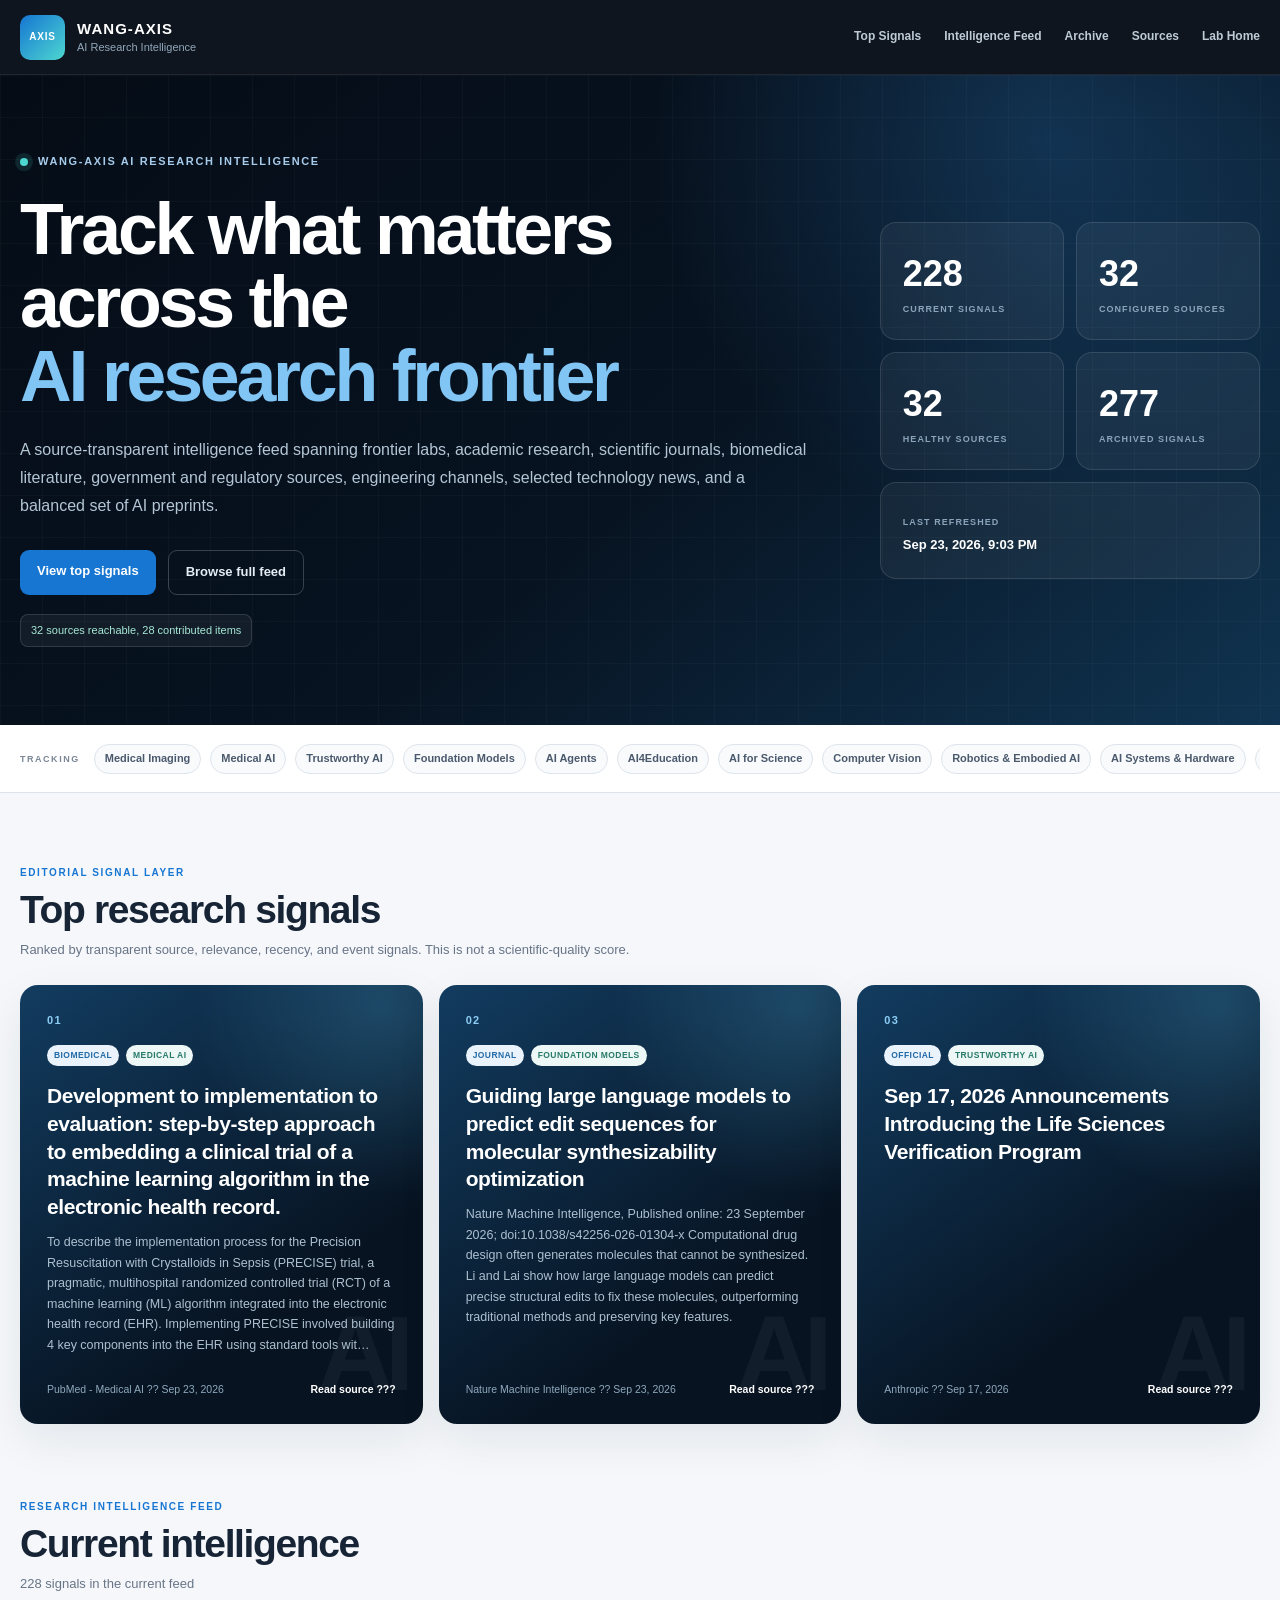
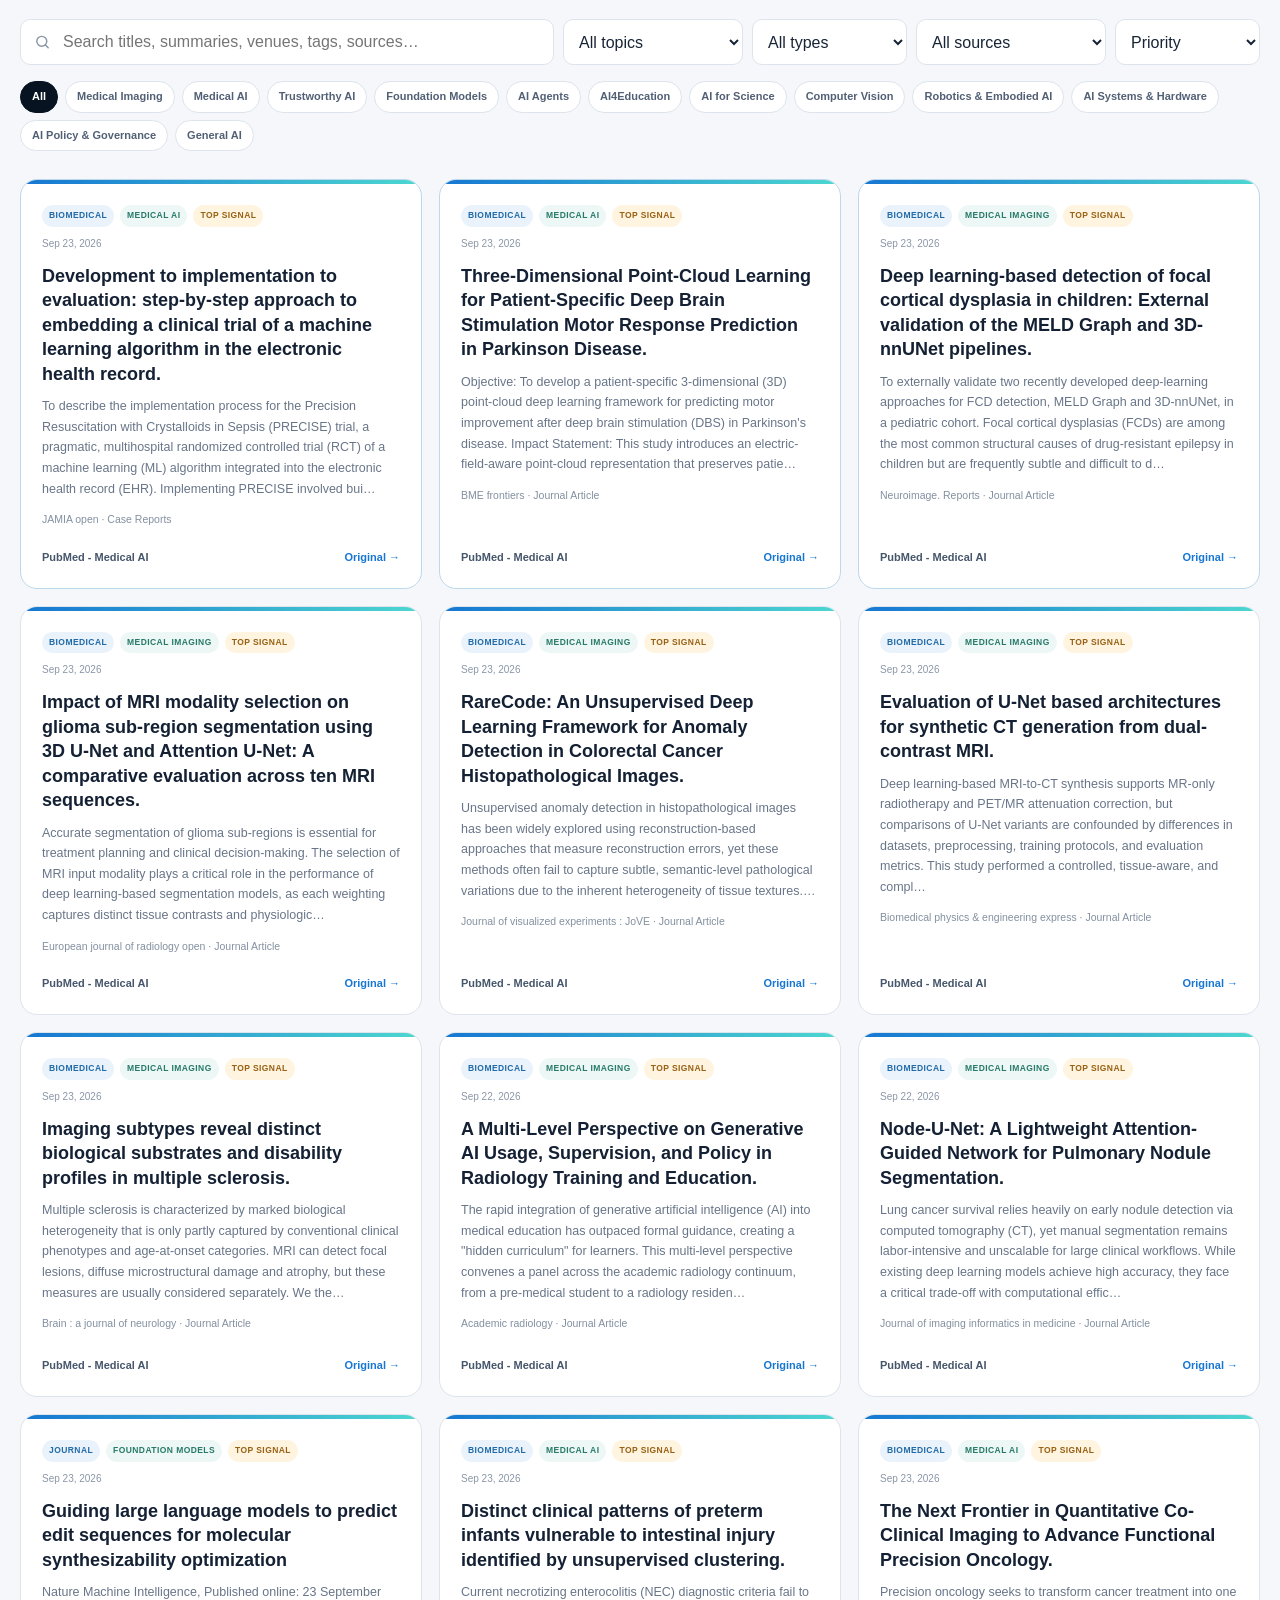
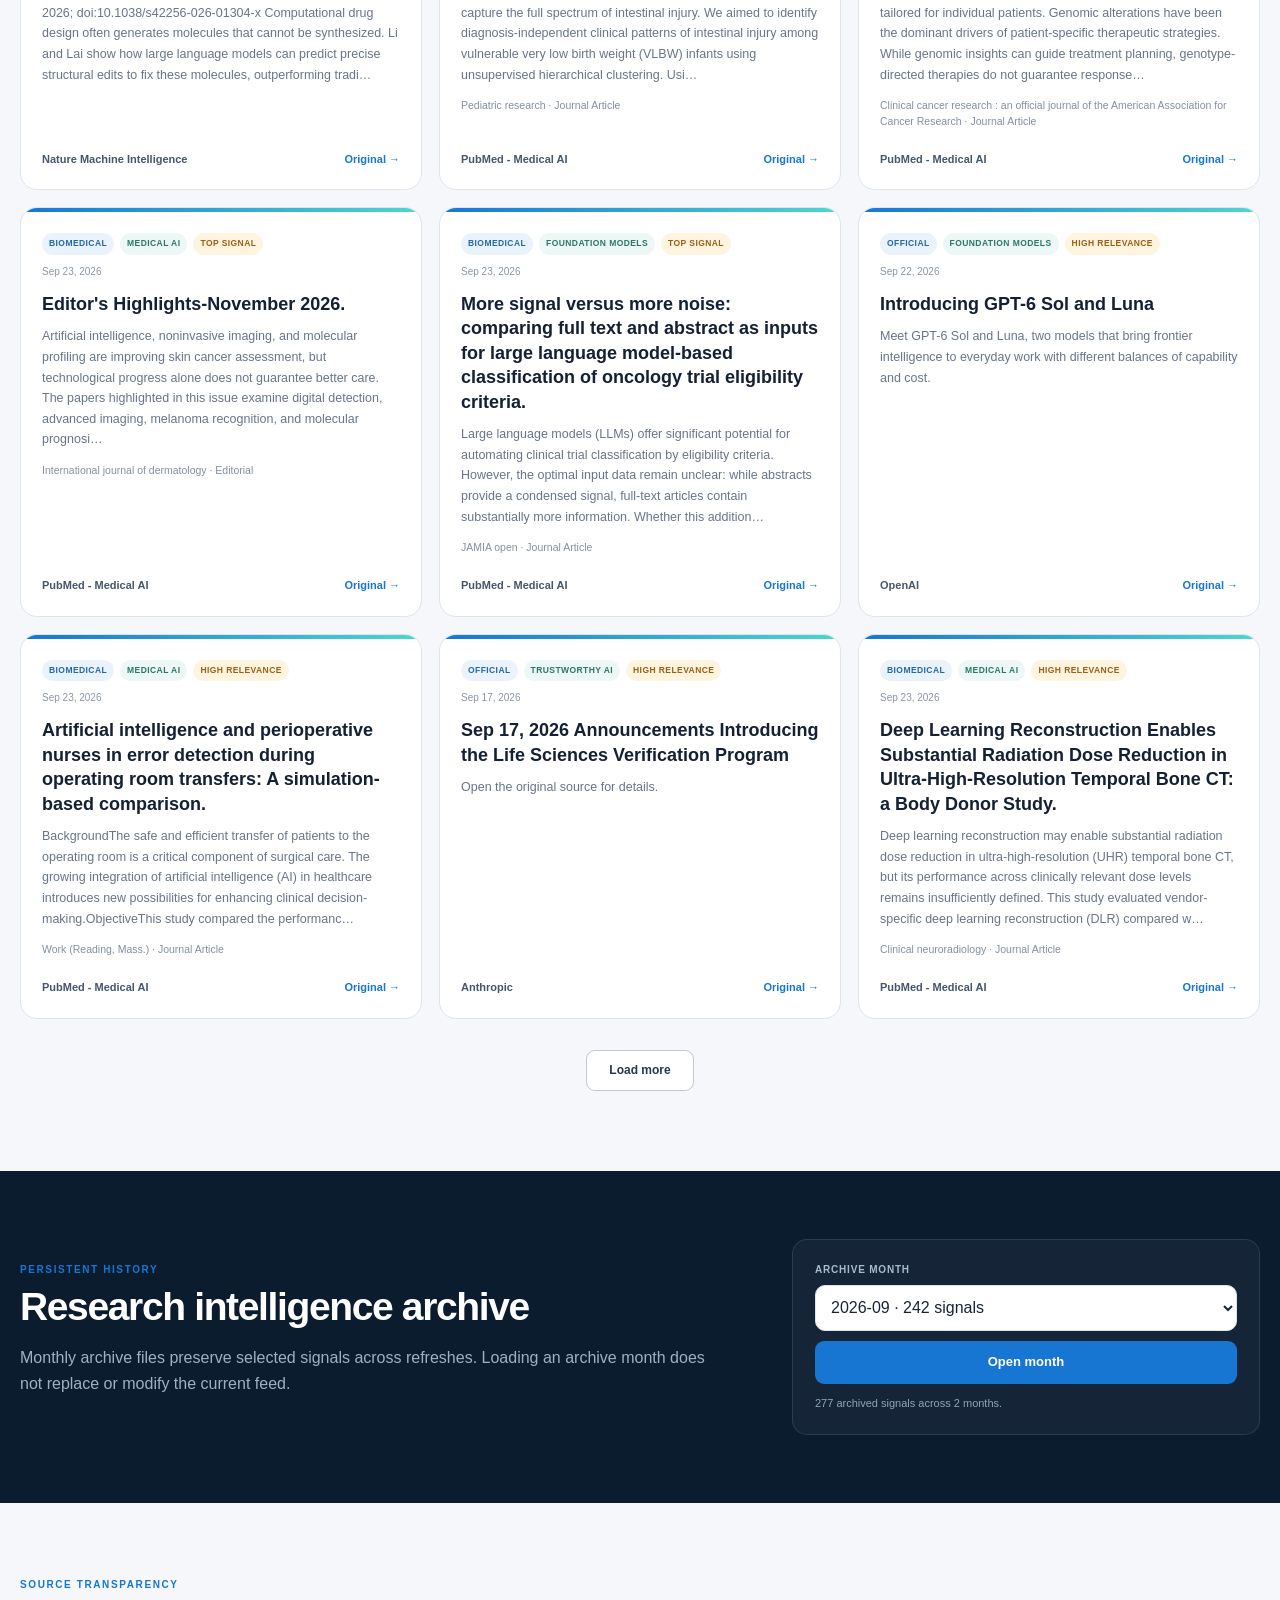
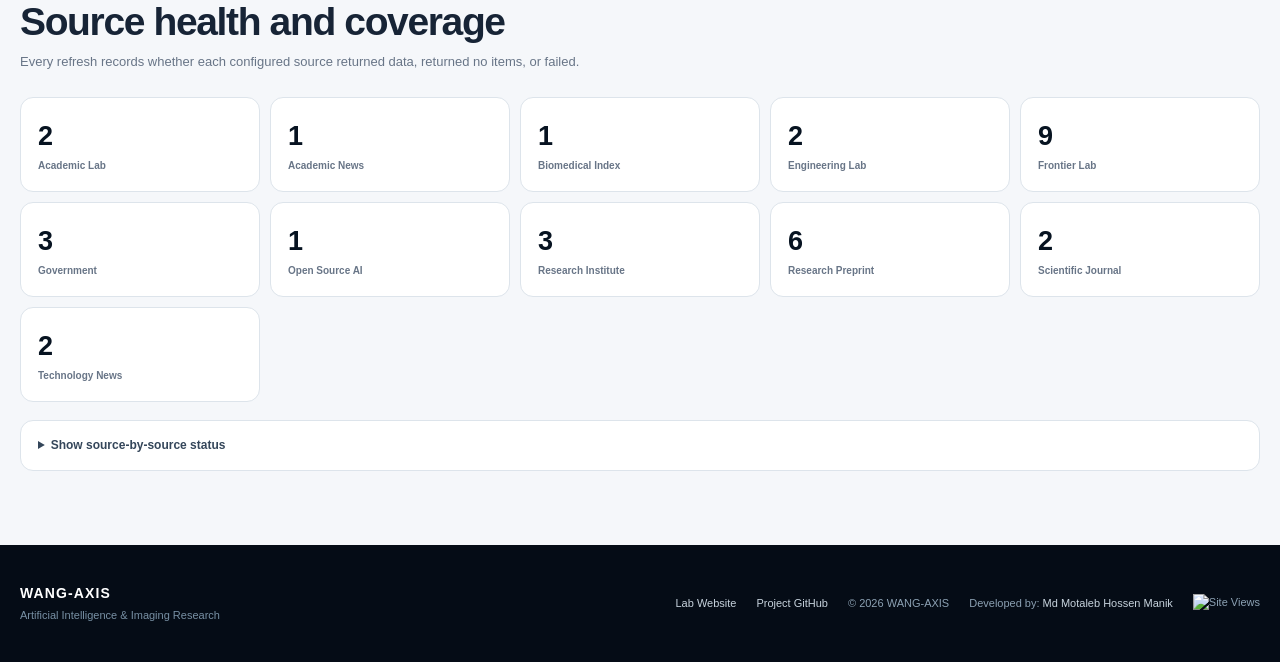
==== index.html @ ef4dae2f "Add site view counter to footer" ====
<!DOCTYPE html>
<html lang="en">
<head>
    <meta charset="UTF-8">
    <meta name="viewport" content="width=device-width, initial-scale=1.0">
    <meta name="description" content="WANG-AXIS AI Research Intelligence: a continuously updated, source-transparent feed of AI research, medical imaging, trustworthy AI, foundation models, agents, AI for science, education, robotics, systems, policy, and major industry developments.">
    <title>AI Research Intelligence | WANG-AXIS Lab</title>
    <link rel="icon" type="image/svg+xml" href="assets/logo.svg">
    <link rel="stylesheet" href="styles.css">
</head>
<body>
<header class="header">
    <div class="header-inner">
        <a class="brand" href="./">
            <div class="logo-box">AXIS</div>
            <div class="brand-text">
                <strong>WANG-AXIS</strong>
                <span>AI Research Intelligence</span>
            </div>
        </a>
        <nav class="nav">
            <a href="#signals">Top Signals</a>
            <a href="#news">Intelligence Feed</a>
            <a href="#archive">Archive</a>
            <a href="#sources">Sources</a>
            <a href="https://wang-axis.github.io/" target="_blank" rel="noopener noreferrer">Lab Home</a>
        </nav>
    </div>
</header>

<main>
<section class="hero">
    <div class="hero-pattern"></div>
    <div class="hero-inner">
        <div class="hero-content">
            <div class="eyebrow"><span class="status-dot"></span>WANG-AXIS AI RESEARCH INTELLIGENCE</div>
            <h1>Track what matters across the <span>AI research frontier</span></h1>
            <p class="hero-description">
                A source-transparent intelligence feed spanning frontier labs, academic research, scientific journals,
                biomedical literature, government and regulatory sources, engineering channels, selected technology news,
                and a balanced set of AI preprints.
            </p>
            <div class="hero-buttons">
                <a class="primary-button" href="#signals">View top signals</a>
                <a class="secondary-button" href="#news">Browse full feed</a>
            </div>
            <div id="health-banner" class="health-banner">Loading source health…</div>
        </div>

        <div class="stats">
            <div class="stat-card">
                <div id="story-count" class="stat-value">0</div>
                <div class="stat-label">Current signals</div>
            </div>
            <div class="stat-card">
                <div id="source-count" class="stat-value">0</div>
                <div class="stat-label">Configured sources</div>
            </div>
            <div class="stat-card">
                <div id="healthy-count" class="stat-value">0</div>
                <div class="stat-label">Healthy sources</div>
            </div>
            <div class="stat-card">
                <div id="archive-count" class="stat-value">0</div>
                <div class="stat-label">Archived signals</div>
            </div>
            <div class="stat-card wide">
                <div class="stat-label">Last refreshed</div>
                <div id="last-updated" class="stat-date">Loading…</div>
            </div>
        </div>
    </div>
</section>

<section class="topic-strip">
    <div class="topic-strip-inner">
        <span class="topic-label">TRACKING</span>
        <span class="topic">Medical Imaging</span>
        <span class="topic">Medical AI</span>
        <span class="topic">Trustworthy AI</span>
        <span class="topic">Foundation Models</span>
        <span class="topic">AI Agents</span>
        <span class="topic">AI4Education</span>
        <span class="topic">AI for Science</span>
        <span class="topic">Computer Vision</span>
        <span class="topic">Robotics & Embodied AI</span>
        <span class="topic">AI Systems & Hardware</span>
        <span class="topic">AI Policy & Governance</span>
    </div>
</section>

<section id="signals" class="container featured-section">
    <div class="section-header split-header">
        <div>
            <div class="section-kicker">EDITORIAL SIGNAL LAYER</div>
            <h2>Top research signals</h2>
            <p class="result-count">Ranked by transparent source, relevance, recency, and event signals. This is not a scientific-quality score.</p>
        </div>
    </div>
    <div id="featured" class="featured-grid">
        <div class="loading-panel">Loading top signals…</div>
    </div>
</section>

<section id="news" class="container news-section">
    <div class="section-header split-header">
        <div>
            <div class="section-kicker">RESEARCH INTELLIGENCE FEED</div>
            <h2 id="feed-title">Current intelligence</h2>
            <p id="result-count" class="result-count">Loading signals…</p>
        </div>
        <button id="return-current" class="ghost-button" type="button" hidden>Return to current feed</button>
    </div>

    <div class="controls controls-five">
        <div class="search-box">
            <svg viewBox="0 0 24 24" aria-hidden="true"><circle cx="11" cy="11" r="7" fill="none" stroke="currentColor" stroke-width="2"></circle><path d="M20 20L16.2 16.2" fill="none" stroke="currentColor" stroke-width="2" stroke-linecap="round"></path></svg>
            <input id="search-input" type="search" placeholder="Search titles, summaries, venues, tags, sources…">
        </div>
        <select id="category-filter"><option value="all">All topics</option></select>
        <select id="type-filter"><option value="all">All types</option></select>
        <select id="source-filter"><option value="all">All sources</option></select>
        <select id="sort-filter">
            <option value="priority">Priority</option>
            <option value="newest">Newest first</option>
            <option value="oldest">Oldest first</option>
        </select>
    </div>

    <div id="category-buttons" class="category-buttons"></div>
    <div id="news-grid" class="news-grid">
        <div class="skeleton"></div><div class="skeleton"></div><div class="skeleton"></div>
        <div class="skeleton"></div><div class="skeleton"></div><div class="skeleton"></div>
    </div>
    <div class="load-more-container"><button id="load-more" class="load-more" type="button" hidden>Load more</button></div>
    <div id="empty-state" class="empty-state" hidden>
        <div class="empty-logo">AI</div><h3>No matching signals</h3><p>Try another topic, type, source, or search term.</p>
    </div>
</section>

<section id="archive" class="archive-section">
    <div class="container archive-grid">
        <div>
            <div class="section-kicker">PERSISTENT HISTORY</div>
            <h2>Research intelligence archive</h2>
            <p>Monthly archive files preserve selected signals across refreshes. Loading an archive month does not replace or modify the current feed.</p>
        </div>
        <div class="archive-controls">
            <label for="archive-select">Archive month</label>
            <select id="archive-select"><option value="">Loading archive…</option></select>
            <button id="archive-load" class="primary-button button-reset" type="button">Open month</button>
            <div id="archive-status" class="archive-status"></div>
        </div>
    </div>
</section>

<section id="sources" class="container source-section">
    <div class="section-header">
        <div class="section-kicker">SOURCE TRANSPARENCY</div>
        <h2>Source health and coverage</h2>
        <p class="result-count">Every refresh records whether each configured source returned data, returned no items, or failed.</p>
    </div>
    <div id="source-summary" class="source-summary"></div>
    <details class="source-details">
        <summary>Show source-by-source status</summary>
        <div id="source-health-list" class="source-health-list"></div>
    </details>
</section>

</main>

<footer class="footer">
    <div class="footer-inner">
        <div><div class="footer-title">WANG-AXIS</div><div class="footer-subtitle">Artificial Intelligence & Imaging Research</div></div>
        <div class="footer-links">
            <a href="https://wang-axis.github.io/" target="_blank" rel="noopener noreferrer">Lab Website</a>
            <a href="https://github.com/mkboch/AI_Website" target="_blank" rel="noopener noreferrer">Project GitHub</a>
            <span>© <span id="year"></span> WANG-AXIS</span>
                    <span>Developed by: <a href="https://mkboch.github.io/mmhm/" target="_blank" rel="noopener noreferrer">Md Motaleb Hossen Manik</a></span>
                    <span id="site-view-counter"><img src="https://hits.sh/mkboch.github.io/AI_Website.svg?label=Site%20Views&color=1676d2&labelColor=071321&style=flat-square" alt="Site Views" style="height:20px;display:block;"></span>
        </div>
    </div>
</footer>
<script src="app.js"></script>
</body>
</html>
---- styles.css ----
:root {
    --navy-950: #050c16;
    --navy-900: #071321;
    --navy-850: #0a1b2d;
    --navy-800: #102840;
    --blue: #1676d2;
    --blue-light: #65b4ef;
    --cyan: #4dd7d0;
    --green: #1f9d74;
    --amber: #c77b10;
    --red: #bd3d3d;
    --background: #f5f7fa;
    --surface: #ffffff;
    --text: #172436;
    --muted: #687587;
    --border: #dde4eb;
    --shadow: 0 16px 45px rgba(14, 32, 50, 0.08);
    --max-width: 1240px;
}

* { box-sizing: border-box; }
html { scroll-behavior: smooth; }
body {
    margin: 0;
    background: var(--background);
    color: var(--text);
    font-family: Inter, -apple-system, BlinkMacSystemFont, "Segoe UI", Roboto, Helvetica, Arial, sans-serif;
    line-height: 1.6;
}
a { color: inherit; }
button, input, select { font: inherit; }
button:disabled { opacity: .55; cursor: not-allowed; }

.header {
    position: sticky;
    top: 0;
    z-index: 100;
    background: rgba(5, 12, 22, 0.96);
    border-bottom: 1px solid rgba(255,255,255,.08);
    backdrop-filter: blur(14px);
}
.header-inner {
    width: min(calc(100% - 40px), var(--max-width));
    min-height: 74px;
    margin: auto;
    display: flex;
    align-items: center;
    gap: 35px;
}
.brand {
    margin-right: auto;
    display: flex;
    align-items: center;
    gap: 12px;
    text-decoration: none;
    color: white;
}
.logo-box {
    width: 45px;
    height: 45px;
    border-radius: 10px;
    display: grid;
    place-items: center;
    background: linear-gradient(135deg, var(--blue), var(--cyan));
    font-size: 10px;
    font-weight: 900;
    letter-spacing: .08em;
}
.brand-text { display: flex; flex-direction: column; line-height: 1.2; }
.brand-text strong { font-size: 15px; letter-spacing: .07em; }
.brand-text span { margin-top: 3px; color: #91a7ba; font-size: 11px; }
.nav { display: flex; align-items: center; gap: 23px; }
.nav a { color: #becbd7; text-decoration: none; font-size: 12px; font-weight: 700; }
.nav a:hover { color: white; }

.hero {
    position: relative;
    overflow: hidden;
    color: white;
    background:
        radial-gradient(circle at 82% 10%, rgba(50,142,220,.26), transparent 33%),
        linear-gradient(140deg, var(--navy-950), var(--navy-900) 55%, #103451);
}
.hero-pattern {
    position: absolute;
    inset: 0;
    background-image:
        linear-gradient(rgba(255,255,255,.023) 1px, transparent 1px),
        linear-gradient(90deg, rgba(255,255,255,.023) 1px, transparent 1px);
    background-size: 42px 42px;
}
.hero-inner {
    position: relative;
    z-index: 2;
    width: min(calc(100% - 40px), var(--max-width));
    min-height: 555px;
    margin: auto;
    padding: 78px 0;
    display: grid;
    grid-template-columns: minmax(0, 1.35fr) minmax(330px, .65fr);
    gap: 70px;
    align-items: center;
}
.eyebrow { display: flex; align-items: center; gap: 10px; color: #a7cbea; font-size: 11px; font-weight: 850; letter-spacing: .15em; }
.status-dot { width: 8px; height: 8px; border-radius: 100%; background: var(--cyan); box-shadow: 0 0 0 5px rgba(77,215,208,.13); }
.hero h1 { max-width: 900px; margin: 22px 0; font-size: clamp(45px, 5.6vw, 72px); line-height: 1.03; letter-spacing: -.045em; }
.hero h1 span { display: block; color: #81c5f5; }
.hero-description { max-width: 790px; margin: 0; color: #b4c6d5; font-size: 16px; line-height: 1.75; }
.hero-buttons { display: flex; flex-wrap: wrap; gap: 12px; margin-top: 30px; }
.primary-button, .secondary-button, .ghost-button {
    padding: 11px 17px;
    border-radius: 9px;
    text-decoration: none;
    font-size: 13px;
    font-weight: 750;
}
.primary-button { border: 0; background: var(--blue); color: white; }
.primary-button:hover { background: #2285df; }
.secondary-button { border: 1px solid rgba(255,255,255,.2); color: #e5edf4; }
.secondary-button:hover { background: rgba(255,255,255,.06); }
.ghost-button { border: 1px solid var(--border); background: white; color: var(--text); cursor: pointer; }
.ghost-button:hover { border-color: #9dbfdb; color: var(--blue); }
.button-reset { cursor: pointer; }
.health-banner {
    width: fit-content;
    max-width: 100%;
    margin-top: 19px;
    padding: 7px 10px;
    border: 1px solid rgba(255,255,255,.13);
    border-radius: 8px;
    background: rgba(255,255,255,.05);
    color: #9eb4c7;
    font-size: 11px;
}
.health-ok { color: #a6e8d4; }
.health-warn { color: #f0ca8b; }

.stats { display: grid; grid-template-columns: 1fr 1fr; gap: 12px; }
.stat-card {
    min-height: 118px;
    padding: 22px;
    display: flex;
    flex-direction: column;
    justify-content: flex-end;
    border: 1px solid rgba(255,255,255,.11);
    border-radius: 16px;
    background: rgba(255,255,255,.052);
}
.stat-card.wide { grid-column: 1 / -1; min-height: 92px; }
.stat-value { color: white; font-size: 36px; font-weight: 850; line-height: 1; }
.stat-label { margin-top: 10px; color: #8ba4ba; font-size: 9px; font-weight: 800; letter-spacing: .12em; text-transform: uppercase; }
.stat-date { margin-top: 6px; color: white; font-size: 13px; font-weight: 650; }

.topic-strip { background: white; border-bottom: 1px solid var(--border); }
.topic-strip-inner {
    width: min(calc(100% - 40px), var(--max-width));
    min-height: 67px;
    margin: auto;
    display: flex;
    gap: 9px;
    align-items: center;
    overflow-x: auto;
}
.topic-label { margin-right: 5px; color: #7b8797; font-size: 9px; font-weight: 850; letter-spacing: .17em; }
.topic { flex-shrink: 0; padding: 5px 10px; border: 1px solid var(--border); border-radius: 100px; background: #f8fafc; color: #4b596d; font-size: 11px; font-weight: 650; }

.container { width: min(calc(100% - 40px), var(--max-width)); margin-left: auto; margin-right: auto; }
.featured-section { padding-top: 72px; }
.news-section { padding-top: 75px; padding-bottom: 80px; }
.source-section { padding: 74px 0; }
.section-header { margin-bottom: 24px; }
.split-header { display: flex; align-items: end; justify-content: space-between; gap: 20px; }
.section-kicker { margin-bottom: 7px; color: var(--blue); font-size: 10px; font-weight: 850; letter-spacing: .16em; }
.section-header h2, .about-section h2, .archive-section h2 { margin: 0; font-size: clamp(27px, 4vw, 39px); line-height: 1.15; letter-spacing: -.035em; }
.result-count { margin: 7px 0 0; color: var(--muted); font-size: 13px; }
.loading-panel { min-height: 220px; display: grid; place-items: center; border: 1px solid var(--border); border-radius: 18px; background: white; color: var(--muted); }

.featured-grid { display: grid; grid-template-columns: repeat(3, minmax(0,1fr)); gap: 16px; }
.featured-card {
    position: relative;
    min-height: 340px;
    padding: 27px;
    display: flex;
    flex-direction: column;
    overflow: hidden;
    border-radius: 18px;
    color: white;
    background:
        radial-gradient(circle at 90% 5%, rgba(85,188,238,.23), transparent 34%),
        linear-gradient(145deg, #123c60, #071321 70%);
    box-shadow: var(--shadow);
}
.featured-card:after { content: "AI"; position: absolute; right: 17px; bottom: -14px; color: rgba(255,255,255,.045); font-size: 105px; font-weight: 900; letter-spacing: -.08em; }
.featured-number { position: relative; z-index: 2; color: #8dcdf6; font-size: 11px; font-weight: 900; letter-spacing: .12em; }
.featured-meta { position: relative; z-index: 2; margin-top: 15px; display: flex; flex-wrap: wrap; gap: 7px; }
.featured-card h3 { position: relative; z-index: 2; margin: 16px 0 11px; font-size: 21px; line-height: 1.32; letter-spacing: -.02em; }
.featured-card p { position: relative; z-index: 2; margin: 0; color: #adc0d0; font-size: 12.5px; line-height: 1.65; }
.featured-footer { position: relative; z-index: 2; margin-top: auto; padding-top: 25px; display: flex; align-items: end; justify-content: space-between; gap: 12px; color: #8fa9bd; font-size: 10.5px; }
.featured-footer a { flex-shrink: 0; color: white; text-decoration: none; font-weight: 800; }
.featured-footer a:hover { text-decoration: underline; }

.controls { display: grid; gap: 9px; margin-bottom: 16px; }
.controls-five { grid-template-columns: minmax(260px, 1.35fr) 180px 155px 190px 145px; }
.search-box { position: relative; }
.search-box svg { position: absolute; top: 50%; left: 14px; width: 17px; height: 17px; transform: translateY(-50%); color: #8694a4; }
.search-box input, .controls select, .archive-controls select {
    width: 100%;
    height: 46px;
    border: 1px solid var(--border);
    border-radius: 10px;
    outline: none;
    background: white;
    color: var(--text);
}
.search-box input { padding: 0 14px 0 42px; }
.controls select, .archive-controls select { padding: 0 11px; }
.search-box input:focus, .controls select:focus, .archive-controls select:focus { border-color: #89bde8; box-shadow: 0 0 0 3px rgba(22,118,210,.08); }

.category-buttons { margin-bottom: 28px; display: flex; flex-wrap: wrap; gap: 7px; }
.category-button { padding: 6px 11px; border: 1px solid var(--border); border-radius: 100px; background: white; color: #526075; font-size: 11px; font-weight: 650; cursor: pointer; }
.category-button:hover { color: var(--blue); border-color: #9dbfdb; }
.category-button.active { background: var(--navy-900); border-color: var(--navy-900); color: white; }

.news-grid { display: grid; grid-template-columns: repeat(3, minmax(0,1fr)); gap: 17px; }
.news-card {
    min-height: 365px;
    overflow: hidden;
    display: flex;
    flex-direction: column;
    border: 1px solid var(--border);
    border-radius: 17px;
    background: white;
    transition: transform .2s ease, box-shadow .2s ease;
}
.news-card:hover { transform: translateY(-4px); box-shadow: 0 18px 45px rgba(14,32,50,.12); }
.news-card.top-ranked { border-color: #bdd8ec; }
.card-line { height: 4px; background: linear-gradient(90deg, var(--blue), var(--cyan)); }
.card-body { flex: 1; padding: 21px; display: flex; flex-direction: column; }
.card-badges { display: flex; flex-wrap: wrap; gap: 6px; padding-right: 75px; }
.mini-badge { width: fit-content; padding: 4px 7px; border-radius: 100px; font-size: 8.5px; font-weight: 850; letter-spacing: .05em; text-transform: uppercase; }
.type-badge { background: #eaf3fb; color: #216aa8; }
.category-badge { background: #edf7f5; color: #277a6a; }
.priority-badge { background: #fff4df; color: #986114; }
.card-date { margin-top: 9px; color: #8a96a6; font-size: 10px; }
.news-card h3 { margin: 12px 0 10px; color: #142033; font-size: 18px; line-height: 1.36; }
.news-card p { margin: 0; color: #687588; font-size: 12.5px; line-height: 1.65; }
.card-extra { margin-top: 13px; color: #8390a0; font-size: 10.5px; line-height: 1.5; }
.card-footer { margin-top: auto; padding-top: 21px; display: flex; align-items: center; justify-content: space-between; gap: 12px; }
.source-name { overflow: hidden; text-overflow: ellipsis; white-space: nowrap; color: #46566b; font-size: 11px; font-weight: 750; }
.read-link { flex-shrink: 0; color: var(--blue); text-decoration: none; font-size: 11px; font-weight: 800; }
.read-link:hover { text-decoration: underline; }

.skeleton { height: 365px; border-radius: 17px; background: linear-gradient(90deg,#edf1f5 25%,#fafbfc 38%,#edf1f5 63%); background-size: 400% 100%; animation: loading 1.2s infinite; }
@keyframes loading { from { background-position: 100% 0; } to { background-position: -100% 0; } }
.load-more-container { padding-top: 31px; display: flex; justify-content: center; }
.load-more { padding: 10px 22px; border: 1px solid #bdcad5; border-radius: 9px; background: white; color: #28384b; font-size: 12px; font-weight: 750; cursor: pointer; }
.load-more:hover { color: var(--blue); border-color: var(--blue); }
.empty-state { padding: 65px 20px; text-align: center; }
.empty-logo { width: 54px; height: 54px; margin: auto; display: grid; place-items: center; border-radius: 12px; background: var(--navy-900); color: white; font-weight: 850; }
.empty-state h3 { margin-bottom: 4px; }
.empty-state p { margin: 0; color: var(--muted); }

.archive-section { padding: 68px 0; background: #0b1c2e; color: white; }
.archive-grid { display: grid; grid-template-columns: 1.2fr .8fr; gap: 70px; align-items: center; }
.archive-section p { max-width: 690px; color: #9eb1c2; }
.archive-controls { padding: 22px; border: 1px solid rgba(255,255,255,.1); border-radius: 15px; background: rgba(255,255,255,.045); }
.archive-controls label { display: block; margin-bottom: 7px; color: #a7bacb; font-size: 10px; font-weight: 800; letter-spacing: .08em; text-transform: uppercase; }
.archive-controls .primary-button { width: 100%; margin-top: 10px; }
.archive-status { margin-top: 11px; color: #8ea4b8; font-size: 11px; }

.source-summary { display: grid; grid-template-columns: repeat(5, minmax(0,1fr)); gap: 10px; }
.coverage-card { min-height: 95px; padding: 17px; display: flex; flex-direction: column; justify-content: end; border: 1px solid var(--border); border-radius: 13px; background: white; }
.coverage-card strong { color: var(--navy-900); font-size: 27px; line-height: 1; }
.coverage-card span { margin-top: 8px; color: #687587; font-size: 10px; font-weight: 700; }
.source-details { margin-top: 18px; border: 1px solid var(--border); border-radius: 13px; background: white; }
.source-details summary { padding: 15px 17px; cursor: pointer; color: #34465a; font-size: 12px; font-weight: 750; }
.source-health-list { padding: 0 17px 15px; display: grid; grid-template-columns: repeat(2, minmax(0,1fr)); gap: 8px; }
.source-row { padding: 11px; display: grid; grid-template-columns: 9px 1fr; gap: 10px; align-items: start; border: 1px solid #edf1f4; border-radius: 9px; }
.source-row strong, .source-row span { display: block; }
.source-row strong { color: #233449; font-size: 11px; }
.source-row span { margin-top: 2px; color: #8190a0; font-size: 9.5px; }
.source-dot { width: 8px; height: 8px; margin-top: 4px; border-radius: 50%; }
.source-ok { background: var(--green); }
.source-empty { background: var(--amber); }
.source-error { background: var(--red); }

.about-section { padding: 78px 0; border-top: 1px solid #d8e0e8; background: #eaf0f5; }
.about-grid { display: grid; grid-template-columns: 1.05fr .95fr; gap: 75px; }
.about-section p { max-width: 690px; color: #5f6d7e; }
.about-list { display: flex; flex-direction: column; }
.about-item { padding: 16px 0; display: grid; grid-template-columns: 50px 1fr; gap: 13px; border-bottom: 1px solid #d1dce5; }
.about-number { color: var(--blue); font-size: 11px; font-weight: 850; }
.about-item h3 { margin: 0 0 3px; font-size: 15px; }
.about-item p { margin: 0; font-size: 12px; }

.footer { background: var(--navy-950); color: white; }
.footer-inner { width: min(calc(100% - 40px), var(--max-width)); margin: auto; padding: 37px 0; display: flex; align-items: center; justify-content: space-between; gap: 25px; }
.footer-title { font-size: 14px; font-weight: 850; letter-spacing: .08em; }
.footer-subtitle { margin-top: 3px; color: #7890a4; font-size: 11px; }
.footer-links { display: flex; align-items: center; flex-wrap: wrap; justify-content: flex-end; gap: 20px; color: #8ca1b3; font-size: 11px; }
.footer-links a { color: #c7d3dd; text-decoration: none; }
.footer-links a:hover { color: white; }

@media (max-width: 1120px) {
    .nav { display: none; }
    .hero-inner { grid-template-columns: 1fr; gap: 40px; }
    .stats { max-width: 620px; grid-template-columns: repeat(4,1fr); }
    .stat-card.wide { grid-column: 1 / -1; }
    .controls-five { grid-template-columns: 1fr 1fr; }
    .search-box { grid-column: 1 / -1; }
    .featured-grid { grid-template-columns: 1fr 1fr; }
    .featured-card:first-child { grid-column: 1 / -1; }
    .source-summary { grid-template-columns: repeat(3,1fr); }
}

@media (max-width: 820px) {
    .news-grid { grid-template-columns: repeat(2, minmax(0,1fr)); }
    .archive-grid, .about-grid { grid-template-columns: 1fr; gap: 35px; }
    .source-health-list { grid-template-columns: 1fr; }
    .source-summary { grid-template-columns: repeat(2,1fr); }
}

@media (max-width: 680px) {
    .header-inner, .hero-inner, .topic-strip-inner, .container, .footer-inner { width: min(calc(100% - 28px), var(--max-width)); }
    .brand-text span { display: none; }
    .hero-inner { min-height: auto; padding: 62px 0; }
    .hero h1 { font-size: 43px; }
    .stats { grid-template-columns: 1fr 1fr; }
    .featured-grid, .news-grid { grid-template-columns: 1fr; }
    .featured-card:first-child { grid-column: auto; }
    .controls-five { grid-template-columns: 1fr; }
    .search-box { grid-column: auto; }
    .split-header { align-items: start; flex-direction: column; }
    .source-summary { grid-template-columns: 1fr 1fr; }
    .footer-inner { flex-direction: column; align-items: flex-start; }
    .footer-links { justify-content: flex-start; }
}

@media (max-width: 430px) {
    .hero h1 { font-size: 38px; }
    .hero-buttons { flex-direction: column; }
    .primary-button, .secondary-button { text-align: center; }
    .source-summary { grid-template-columns: 1fr; }
}
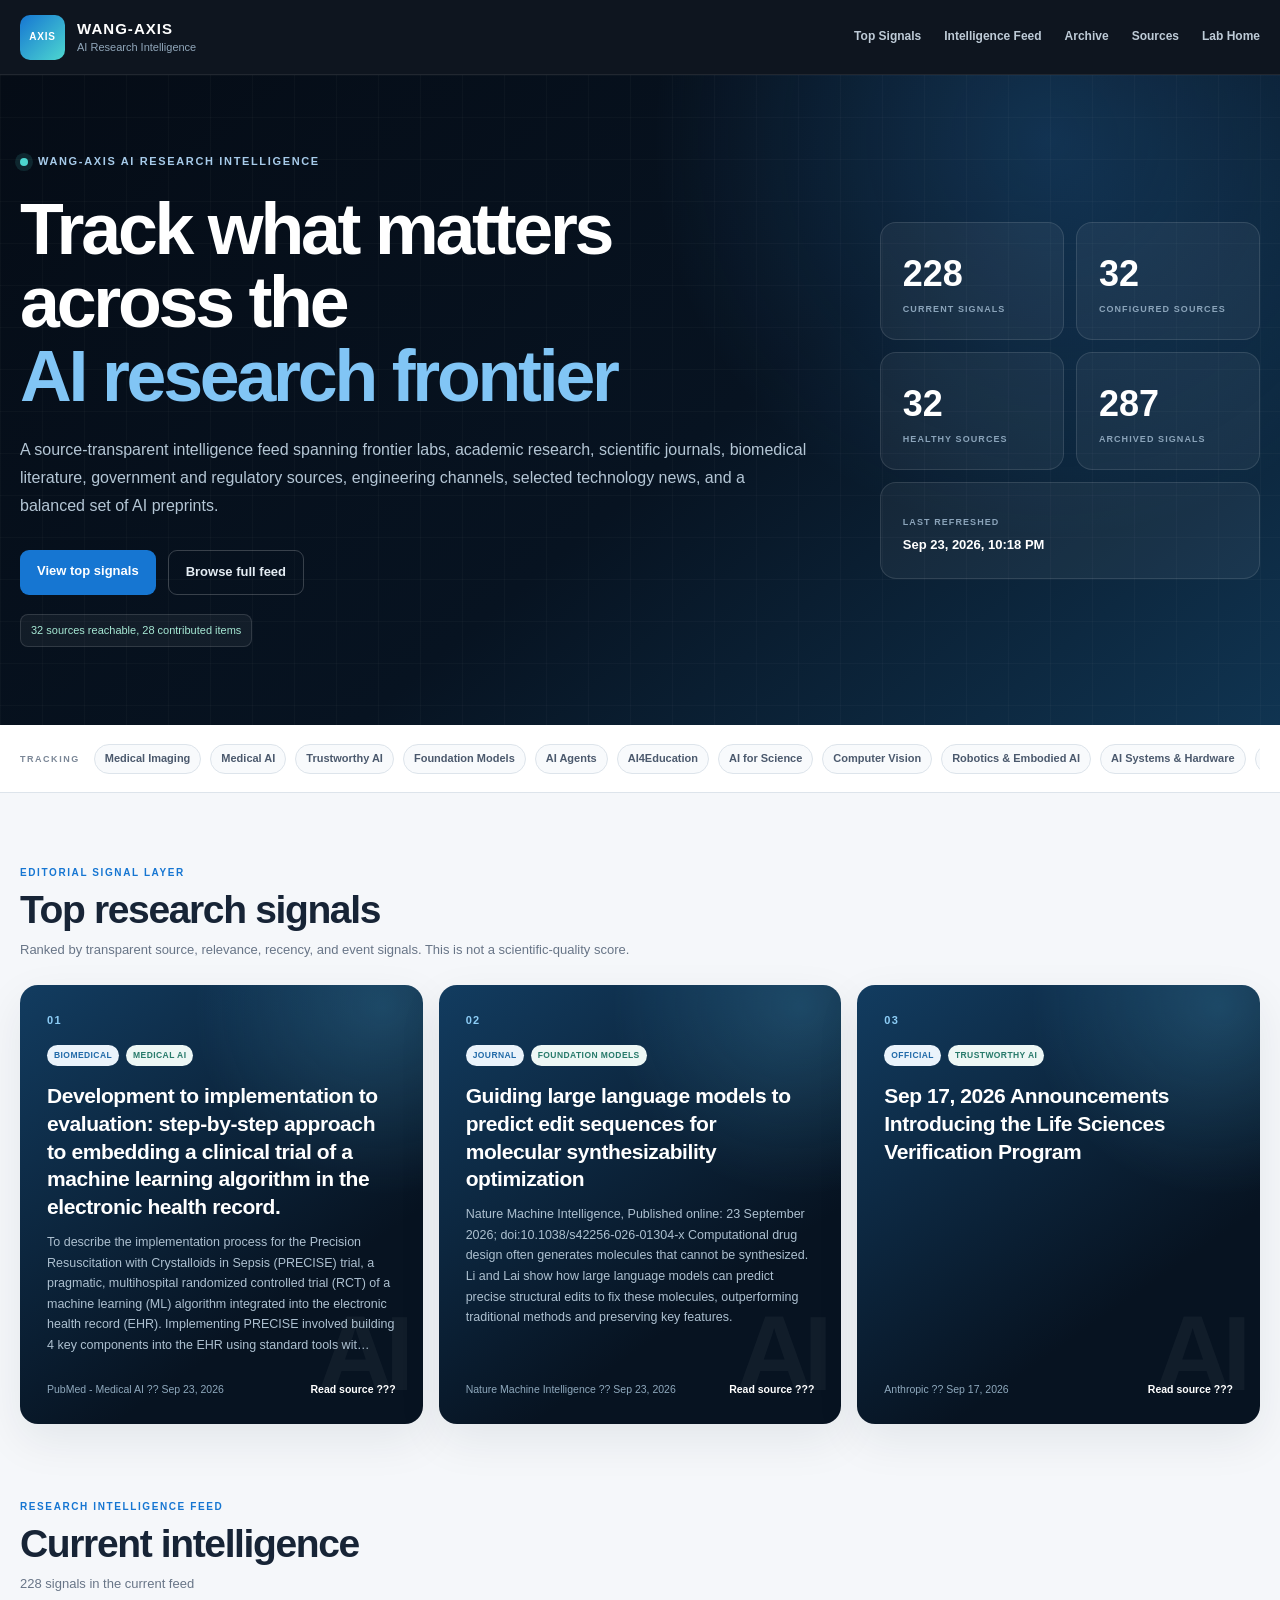
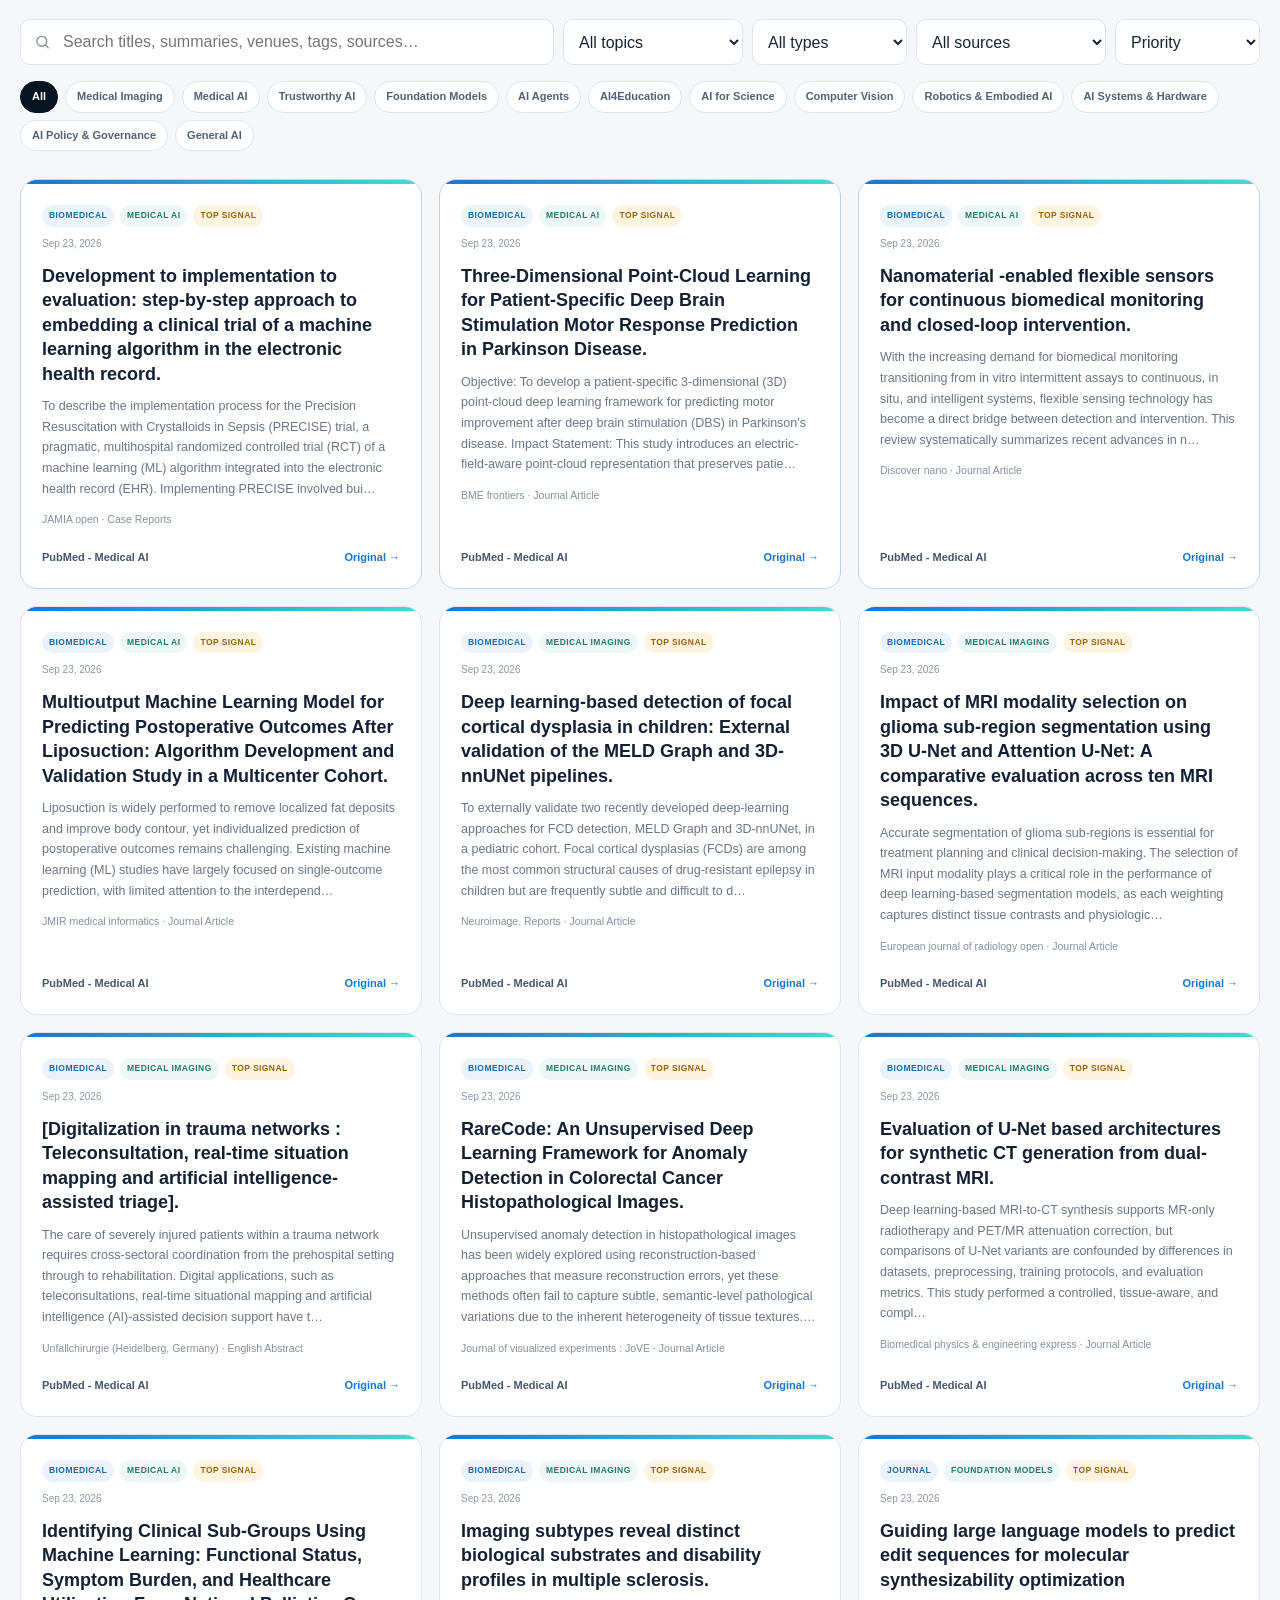
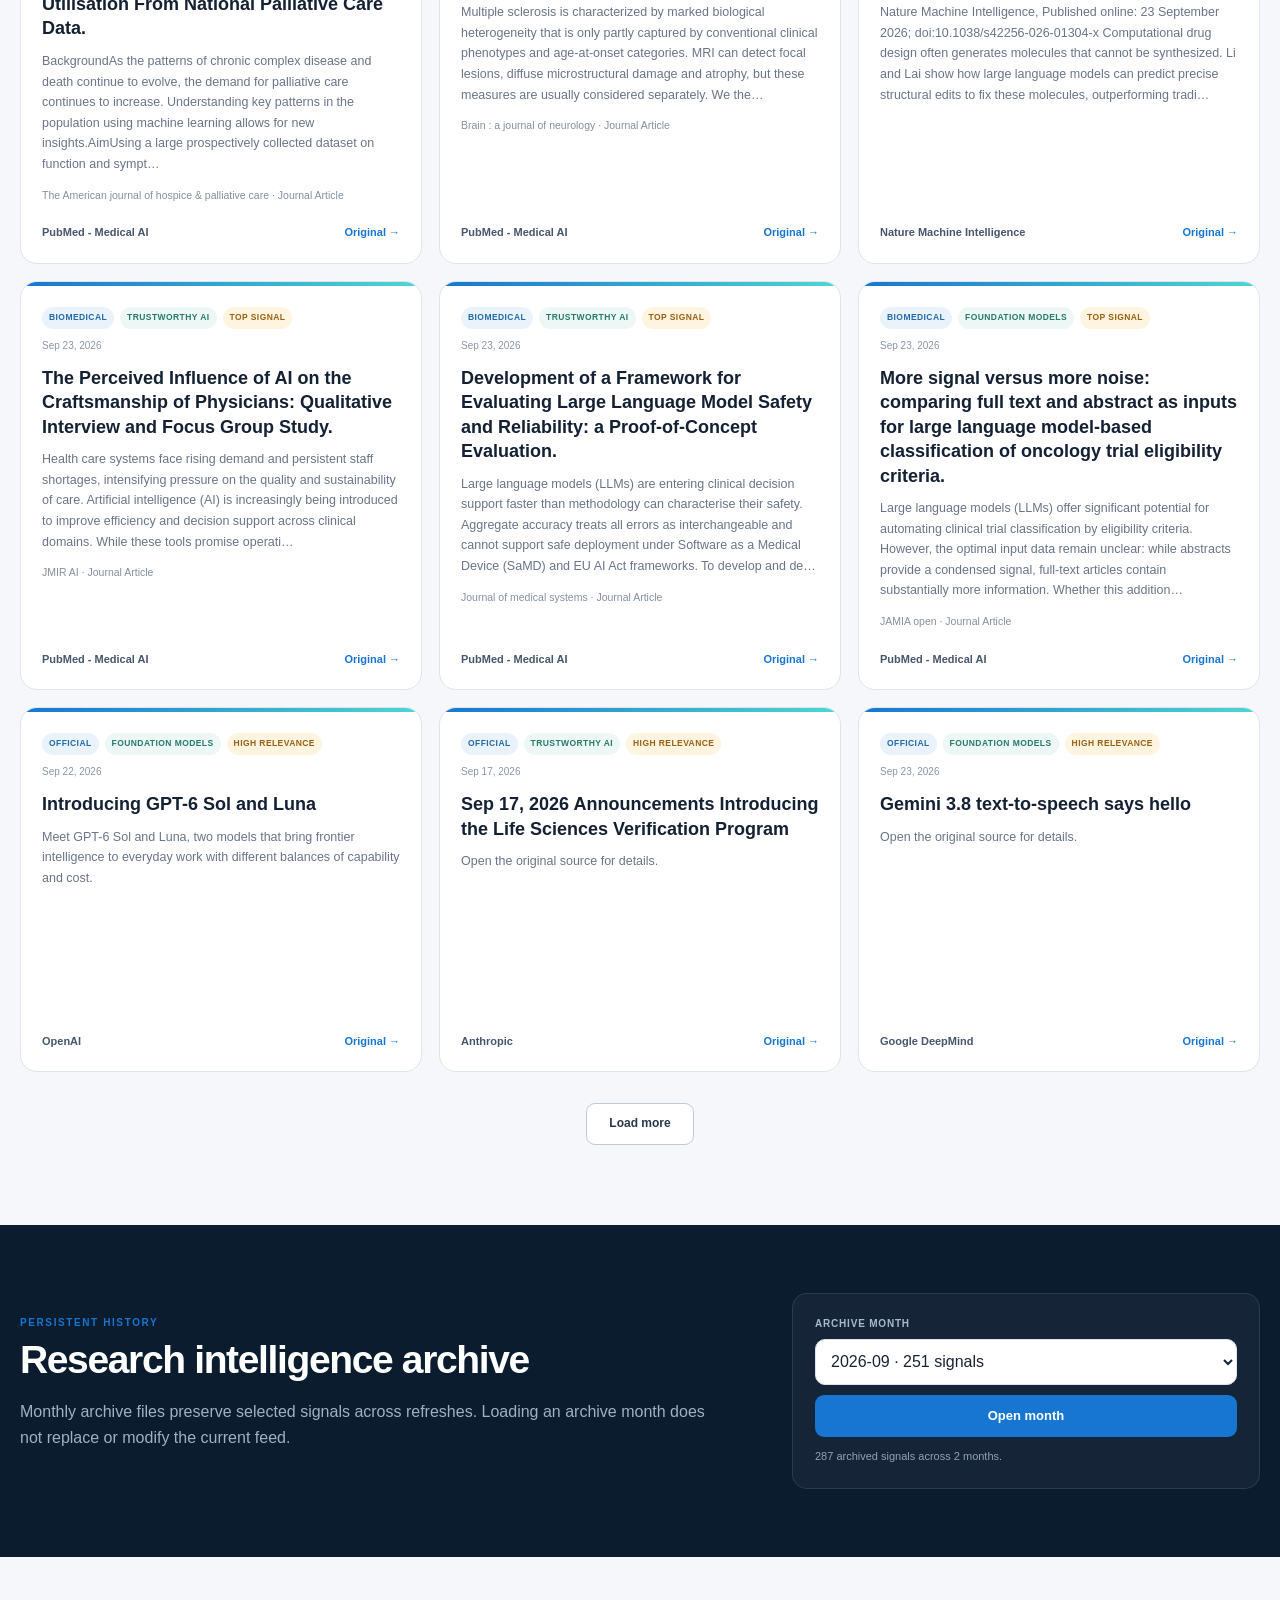
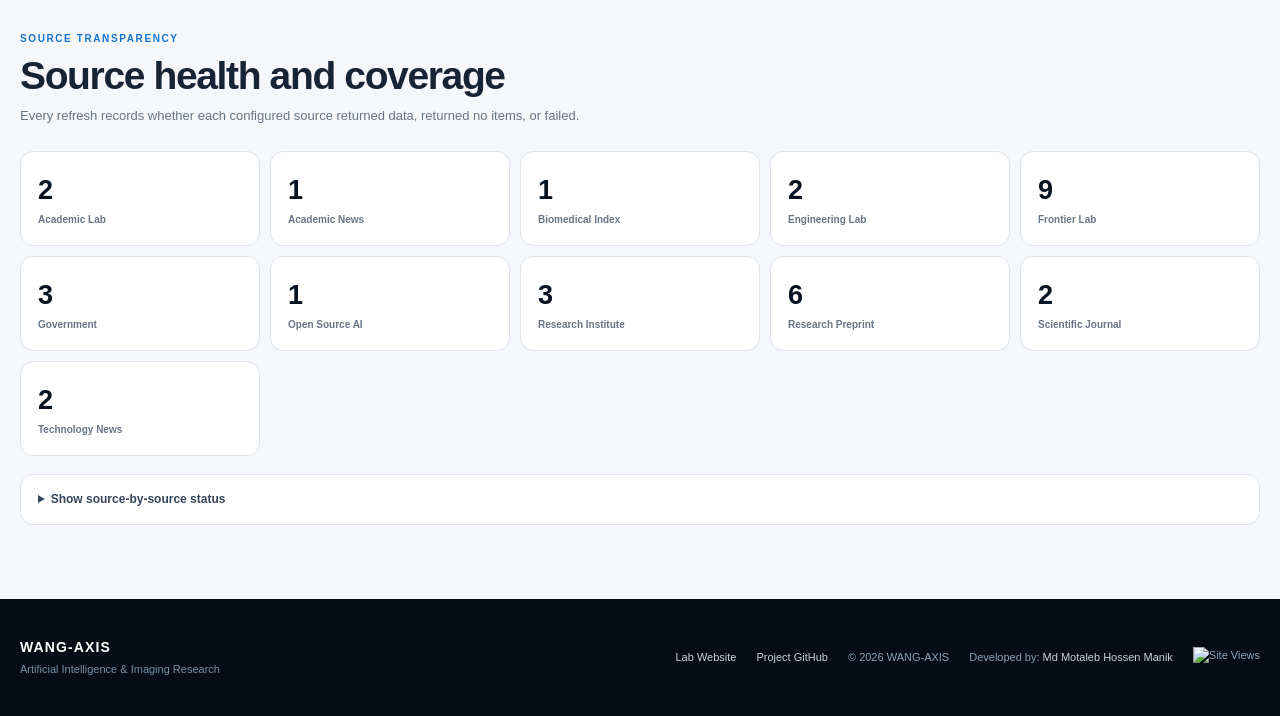
==== commit 29ef7be3: "Animate homepage stats and reset scroll on reload" ====
--- a/index.html
+++ b/index.html
@@ -7,6 +7,15 @@
     <title>AI Research Intelligence | WANG-AXIS Lab</title>
     <link rel="icon" type="image/svg+xml" href="assets/logo.svg">
     <link rel="stylesheet" href="styles.css">
+    <script>
+        if ("scrollRestoration" in history) {
+            history.scrollRestoration = "manual";
+        }
+
+        window.addEventListener("pageshow", function () {
+            window.scrollTo(0, 0);
+        });
+    </script>
 </head>
 <body>
 <header class="header">
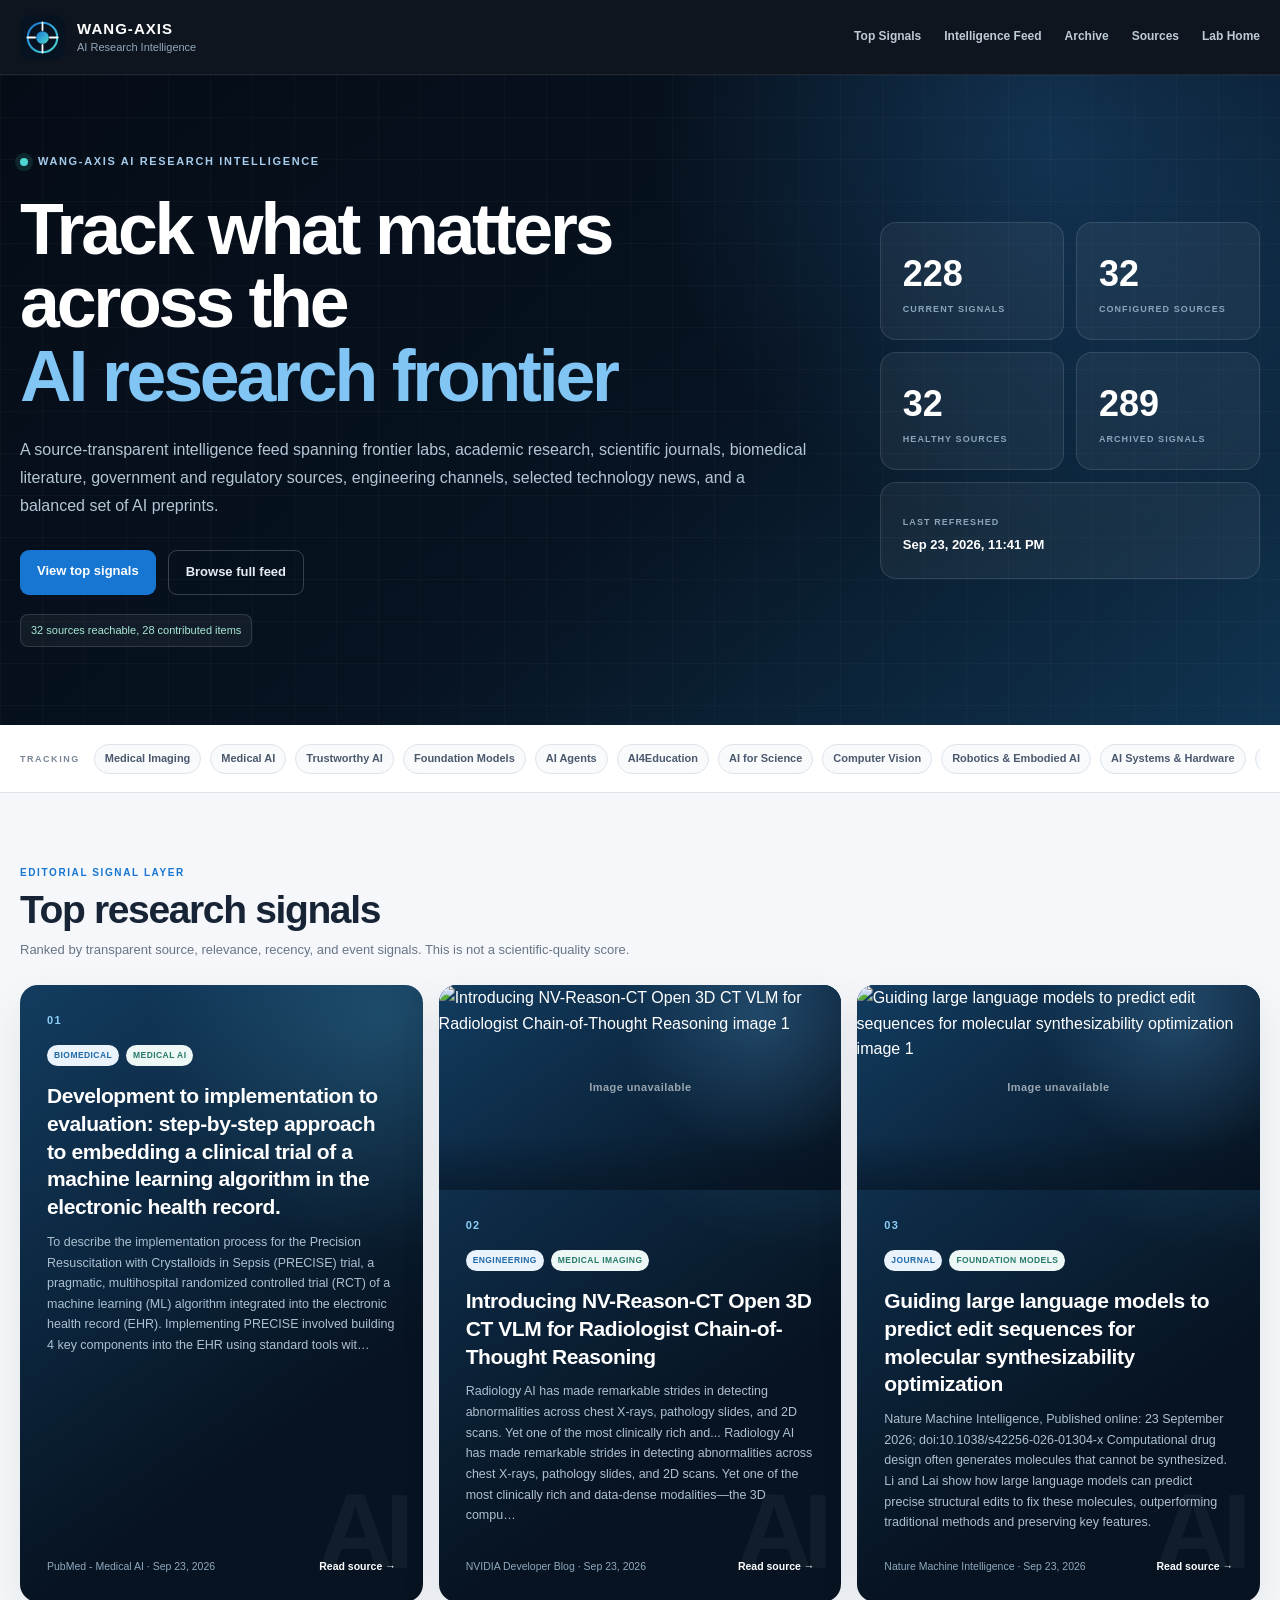
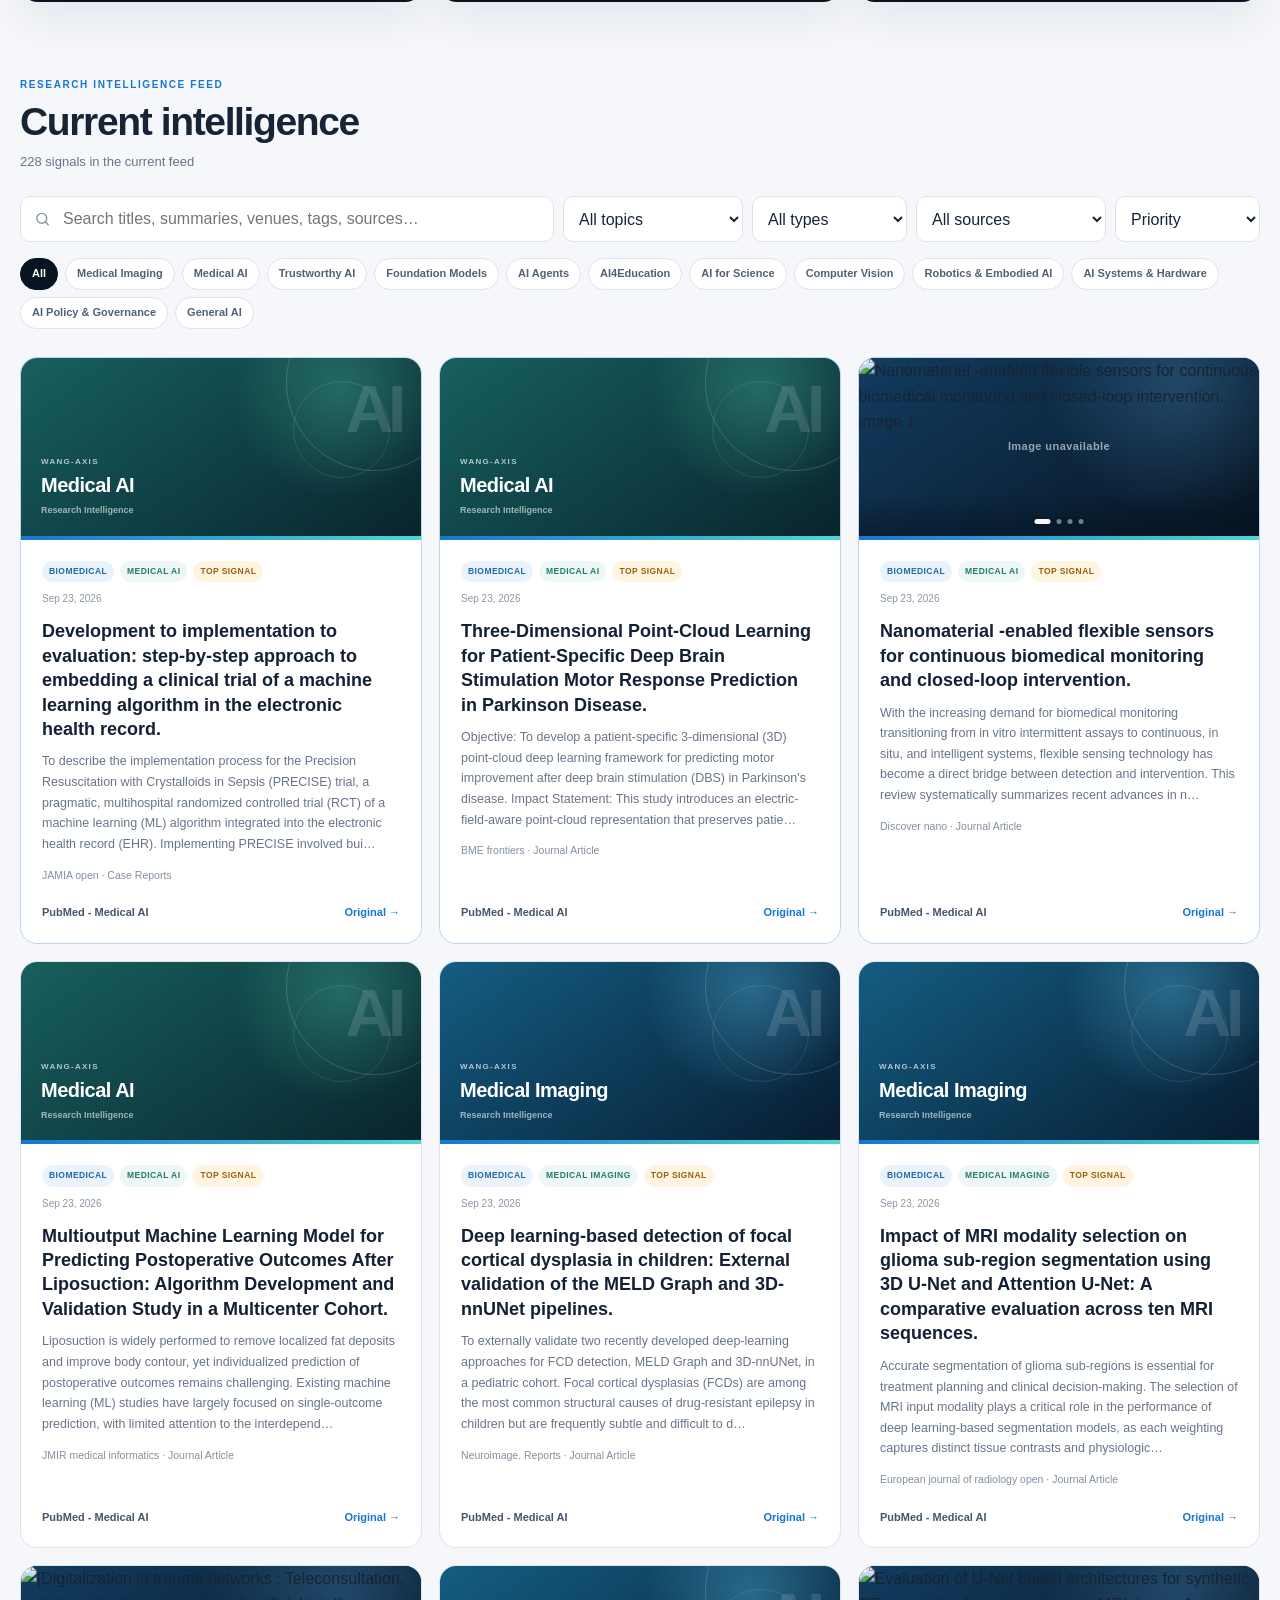
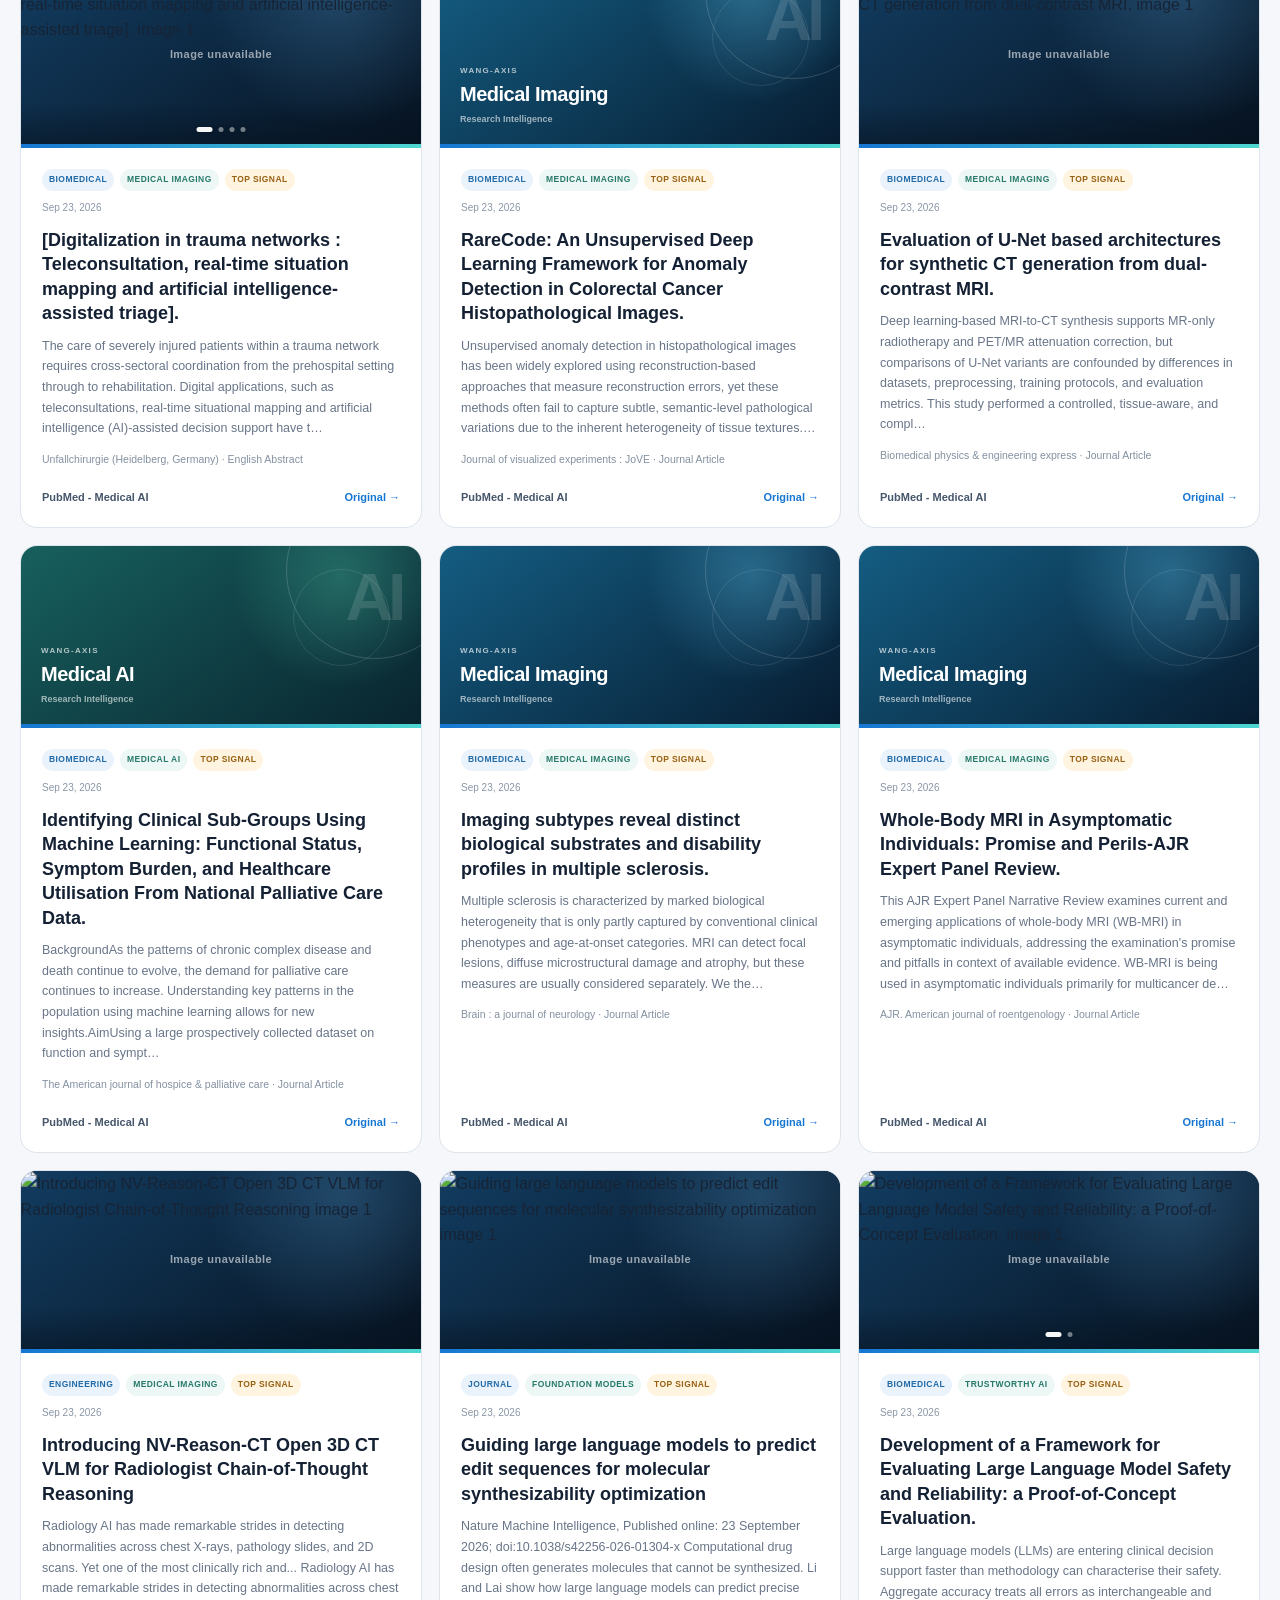
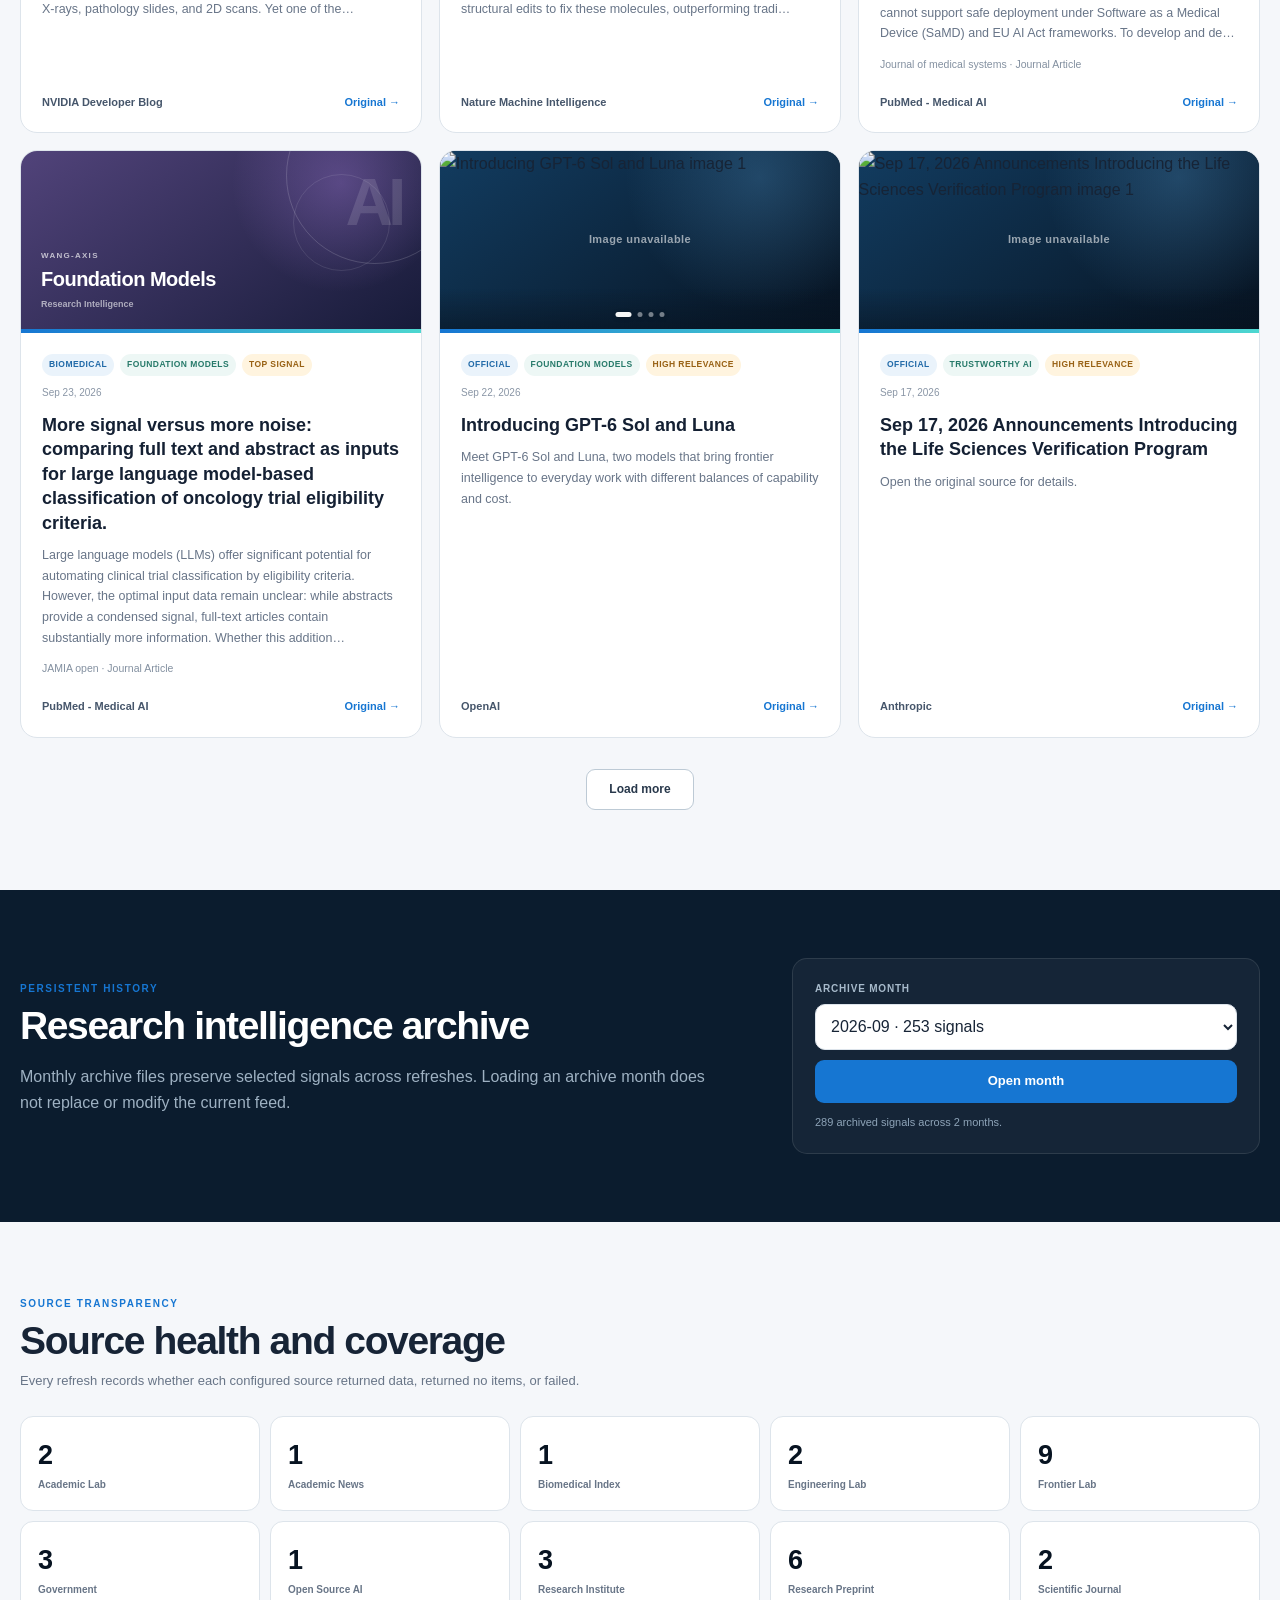
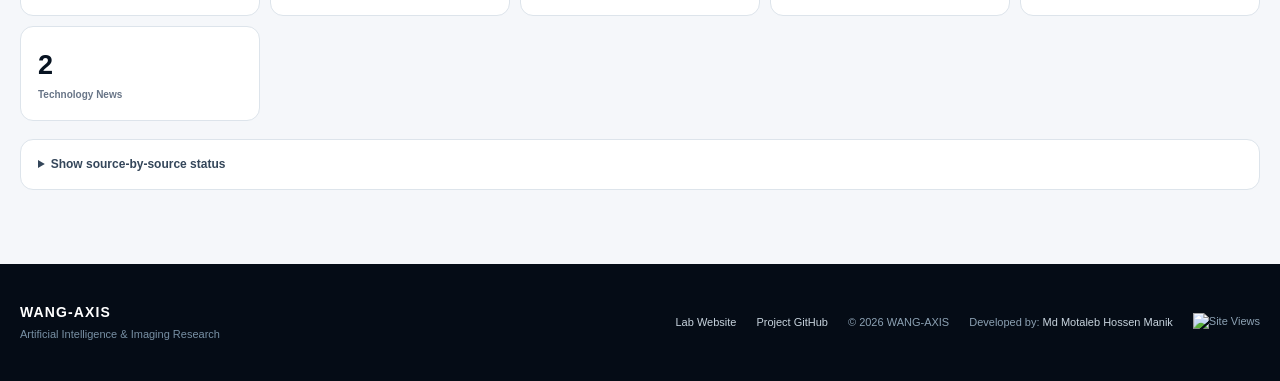
==== commit 4f705e5d: "Show site logo in header" ====
--- a/index.html
+++ b/index.html
@@ -21,7 +21,12 @@
 <header class="header">
     <div class="header-inner">
         <a class="brand" href="./">
-            <div class="logo-box">AXIS</div>
+            <img
+                class="brand-logo"
+                src="assets/logo.svg"
+                alt=""
+                aria-hidden="true"
+            >
             <div class="brand-text">
                 <strong>WANG-AXIS</strong>
                 <span>AI Research Intelligence</span>
--- a/styles.css
+++ b/styles.css
@@ -55,16 +55,13 @@
     text-decoration: none;
     color: white;
 }
-.logo-box {
+.brand-logo {
     width: 45px;
     height: 45px;
+    flex: 0 0 45px;
+    display: block;
     border-radius: 10px;
-    display: grid;
-    place-items: center;
-    background: linear-gradient(135deg, var(--blue), var(--cyan));
-    font-size: 10px;
-    font-weight: 900;
-    letter-spacing: .08em;
+    object-fit: contain;
 }
 .brand-text { display: flex; flex-direction: column; line-height: 1.2; }
 .brand-text strong { font-size: 15px; letter-spacing: .07em; }
@@ -199,6 +196,127 @@
 .featured-footer a { flex-shrink: 0; color: white; text-decoration: none; font-weight: 800; }
 .featured-footer a:hover { text-decoration: underline; }
 
+.featured-card {
+    padding: 0;
+}
+
+.featured-card.has-media {
+    min-height: 520px;
+}
+
+.featured-content {
+    position: relative;
+    z-index: 2;
+    flex: 1;
+    padding: 27px;
+    display: flex;
+    flex-direction: column;
+}
+
+.featured-media {
+    position: relative;
+    z-index: 2;
+    width: 100%;
+    height: 205px;
+    flex-shrink: 0;
+    overflow: hidden;
+    background:
+        radial-gradient(circle at 80% 15%, rgba(101,180,239,.24), transparent 38%),
+        linear-gradient(145deg, #123c60, #071321);
+    touch-action: pan-y;
+}
+
+.featured-media:after {
+    content: "";
+    position: absolute;
+    inset: auto 0 0;
+    height: 52px;
+    pointer-events: none;
+    background: linear-gradient(
+        to bottom,
+        rgba(7,19,33,0),
+        rgba(7,19,33,.52)
+    );
+}
+
+.featured-media-track {
+    width: 100%;
+    height: 100%;
+    display: flex;
+    transform: translateX(0);
+    transition: transform .55s cubic-bezier(.22,.61,.36,1);
+    will-change: transform;
+}
+
+.featured-media-slide {
+    position: relative;
+    min-width: 100%;
+    width: 100%;
+    height: 100%;
+    overflow: hidden;
+    background:
+        radial-gradient(circle at 80% 15%, rgba(101,180,239,.24), transparent 38%),
+        linear-gradient(145deg, #123c60, #071321);
+}
+
+.featured-media-slide img {
+    width: 100%;
+    height: 100%;
+    display: block;
+    object-fit: cover;
+    object-position: center;
+    transform: scale(1.002);
+}
+
+.featured-media-slide.image-failed:after {
+    content: "Image unavailable";
+    position: absolute;
+    inset: 0;
+    display: grid;
+    place-items: center;
+    color: rgba(255,255,255,.58);
+    font-size: 11px;
+    font-weight: 700;
+    letter-spacing: .04em;
+}
+
+.featured-media-dots {
+    position: absolute;
+    z-index: 4;
+    left: 50%;
+    bottom: 12px;
+    display: flex;
+    gap: 6px;
+    transform: translateX(-50%);
+}
+
+.featured-media-dot {
+    width: 6px;
+    height: 6px;
+    display: block;
+    border-radius: 50%;
+    background: rgba(255,255,255,.44);
+    box-shadow: 0 1px 4px rgba(0,0,0,.25);
+    transition: width .2s ease, border-radius .2s ease, background .2s ease;
+}
+
+.featured-media-dot.active {
+    width: 18px;
+    border-radius: 100px;
+    background: rgba(255,255,255,.96);
+}
+
+@media (prefers-reduced-motion: reduce) {
+    .featured-media-track {
+        transition: none;
+    }
+
+    .featured-media-dot {
+        transition: none;
+    }
+}
+
+
 .controls { display: grid; gap: 9px; margin-bottom: 16px; }
 .controls-five { grid-template-columns: minmax(260px, 1.35fr) 180px 155px 190px 145px; }
 .search-box { position: relative; }
@@ -250,6 +368,186 @@
 .read-link { flex-shrink: 0; color: var(--blue); text-decoration: none; font-size: 11px; font-weight: 800; }
 .read-link:hover { text-decoration: underline; }
 
+
+/* Current Intelligence visual layer */
+
+.card-media {
+    height: 178px;
+    flex-shrink: 0;
+    background: #0c1d2d;
+}
+
+.card-media:after {
+    height: 40px;
+}
+
+.card-media .featured-media-dot {
+    width: 5px;
+    height: 5px;
+}
+
+.card-media .featured-media-dot.active {
+    width: 16px;
+}
+
+.card-fallback {
+    position: relative;
+    height: 178px;
+    flex-shrink: 0;
+    overflow: hidden;
+    display: flex;
+    align-items: flex-end;
+    padding: 18px 20px;
+    color: white;
+    background:
+        radial-gradient(
+            circle at 83% 20%,
+            rgba(255,255,255,.20),
+            transparent 29%
+        ),
+        linear-gradient(
+            145deg,
+            #183d5d,
+            #071522
+        );
+}
+
+.card-fallback:before {
+    content: "";
+    position: absolute;
+    width: 175px;
+    height: 175px;
+    right: -42px;
+    top: -64px;
+    border: 1px solid rgba(255,255,255,.16);
+    border-radius: 50%;
+}
+
+.card-fallback:after {
+    content: "";
+    position: absolute;
+    width: 95px;
+    height: 95px;
+    right: 31px;
+    top: 23px;
+    border: 1px solid rgba(255,255,255,.10);
+    border-radius: 50%;
+}
+
+.card-fallback-mark {
+    position: absolute;
+    top: 18px;
+    right: 20px;
+    color: rgba(255,255,255,.13);
+    font-size: 66px;
+    line-height: 1;
+    font-weight: 900;
+    letter-spacing: -.08em;
+}
+
+.card-fallback-content {
+    position: relative;
+    z-index: 2;
+    display: flex;
+    flex-direction: column;
+}
+
+.card-fallback-content span {
+    margin-bottom: 5px;
+    color: rgba(255,255,255,.68);
+    font-size: 8px;
+    font-weight: 850;
+    letter-spacing: .16em;
+}
+
+.card-fallback-content strong {
+    max-width: 230px;
+    color: white;
+    font-size: 20px;
+    line-height: 1.15;
+    letter-spacing: -.025em;
+}
+
+.card-fallback-content small {
+    margin-top: 6px;
+    color: rgba(255,255,255,.60);
+    font-size: 9px;
+    font-weight: 600;
+}
+
+.fallback-medical-imaging {
+    background:
+        radial-gradient(circle at 78% 16%, rgba(106,211,255,.30), transparent 31%),
+        linear-gradient(145deg, #145d82, #071c31);
+}
+
+.fallback-medical-ai {
+    background:
+        radial-gradient(circle at 80% 18%, rgba(93,229,192,.26), transparent 31%),
+        linear-gradient(145deg, #17605e, #09242f);
+}
+
+.fallback-trustworthy {
+    background:
+        radial-gradient(circle at 80% 18%, rgba(125,184,255,.27), transparent 31%),
+        linear-gradient(145deg, #314d75, #101b32);
+}
+
+.fallback-foundation {
+    background:
+        radial-gradient(circle at 80% 18%, rgba(195,145,255,.28), transparent 31%),
+        linear-gradient(145deg, #51437a, #171b39);
+}
+
+.fallback-agents {
+    background:
+        radial-gradient(circle at 80% 18%, rgba(255,183,91,.28), transparent 31%),
+        linear-gradient(145deg, #7a4e2b, #2b1b1a);
+}
+
+.fallback-education {
+    background:
+        radial-gradient(circle at 80% 18%, rgba(255,217,113,.27), transparent 31%),
+        linear-gradient(145deg, #75612a, #29261a);
+}
+
+.fallback-science {
+    background:
+        radial-gradient(circle at 80% 18%, rgba(114,231,182,.27), transparent 31%),
+        linear-gradient(145deg, #27624e, #0b2925);
+}
+
+.fallback-vision {
+    background:
+        radial-gradient(circle at 80% 18%, rgba(104,204,255,.28), transparent 31%),
+        linear-gradient(145deg, #285b76, #0b2235);
+}
+
+.fallback-robotics {
+    background:
+        radial-gradient(circle at 80% 18%, rgba(191,204,222,.28), transparent 31%),
+        linear-gradient(145deg, #46586d, #18232e);
+}
+
+.fallback-systems {
+    background:
+        radial-gradient(circle at 80% 18%, rgba(68,220,255,.27), transparent 31%),
+        linear-gradient(145deg, #18546d, #071d29);
+}
+
+.fallback-policy {
+    background:
+        radial-gradient(circle at 80% 18%, rgba(255,184,120,.25), transparent 31%),
+        linear-gradient(145deg, #675039, #251e1c);
+}
+
+.fallback-general {
+    background:
+        radial-gradient(circle at 80% 18%, rgba(94,179,255,.27), transparent 31%),
+        linear-gradient(145deg, #284e70, #0b1b2c);
+}
+
+
 .skeleton { height: 365px; border-radius: 17px; background: linear-gradient(90deg,#edf1f5 25%,#fafbfc 38%,#edf1f5 63%); background-size: 400% 100%; animation: loading 1.2s infinite; }
 @keyframes loading { from { background-position: 100% 0; } to { background-position: -100% 0; } }
 .load-more-container { padding-top: 31px; display: flex; justify-content: center; }
@@ -321,6 +619,8 @@
 }
 
 @media (max-width: 680px) {
+    .featured-media { height: 190px; }
+    .card-media, .card-fallback { height: 190px; }
     .header-inner, .hero-inner, .topic-strip-inner, .container, .footer-inner { width: min(calc(100% - 28px), var(--max-width)); }
     .brand-text span { display: none; }
     .hero-inner { min-height: auto; padding: 62px 0; }
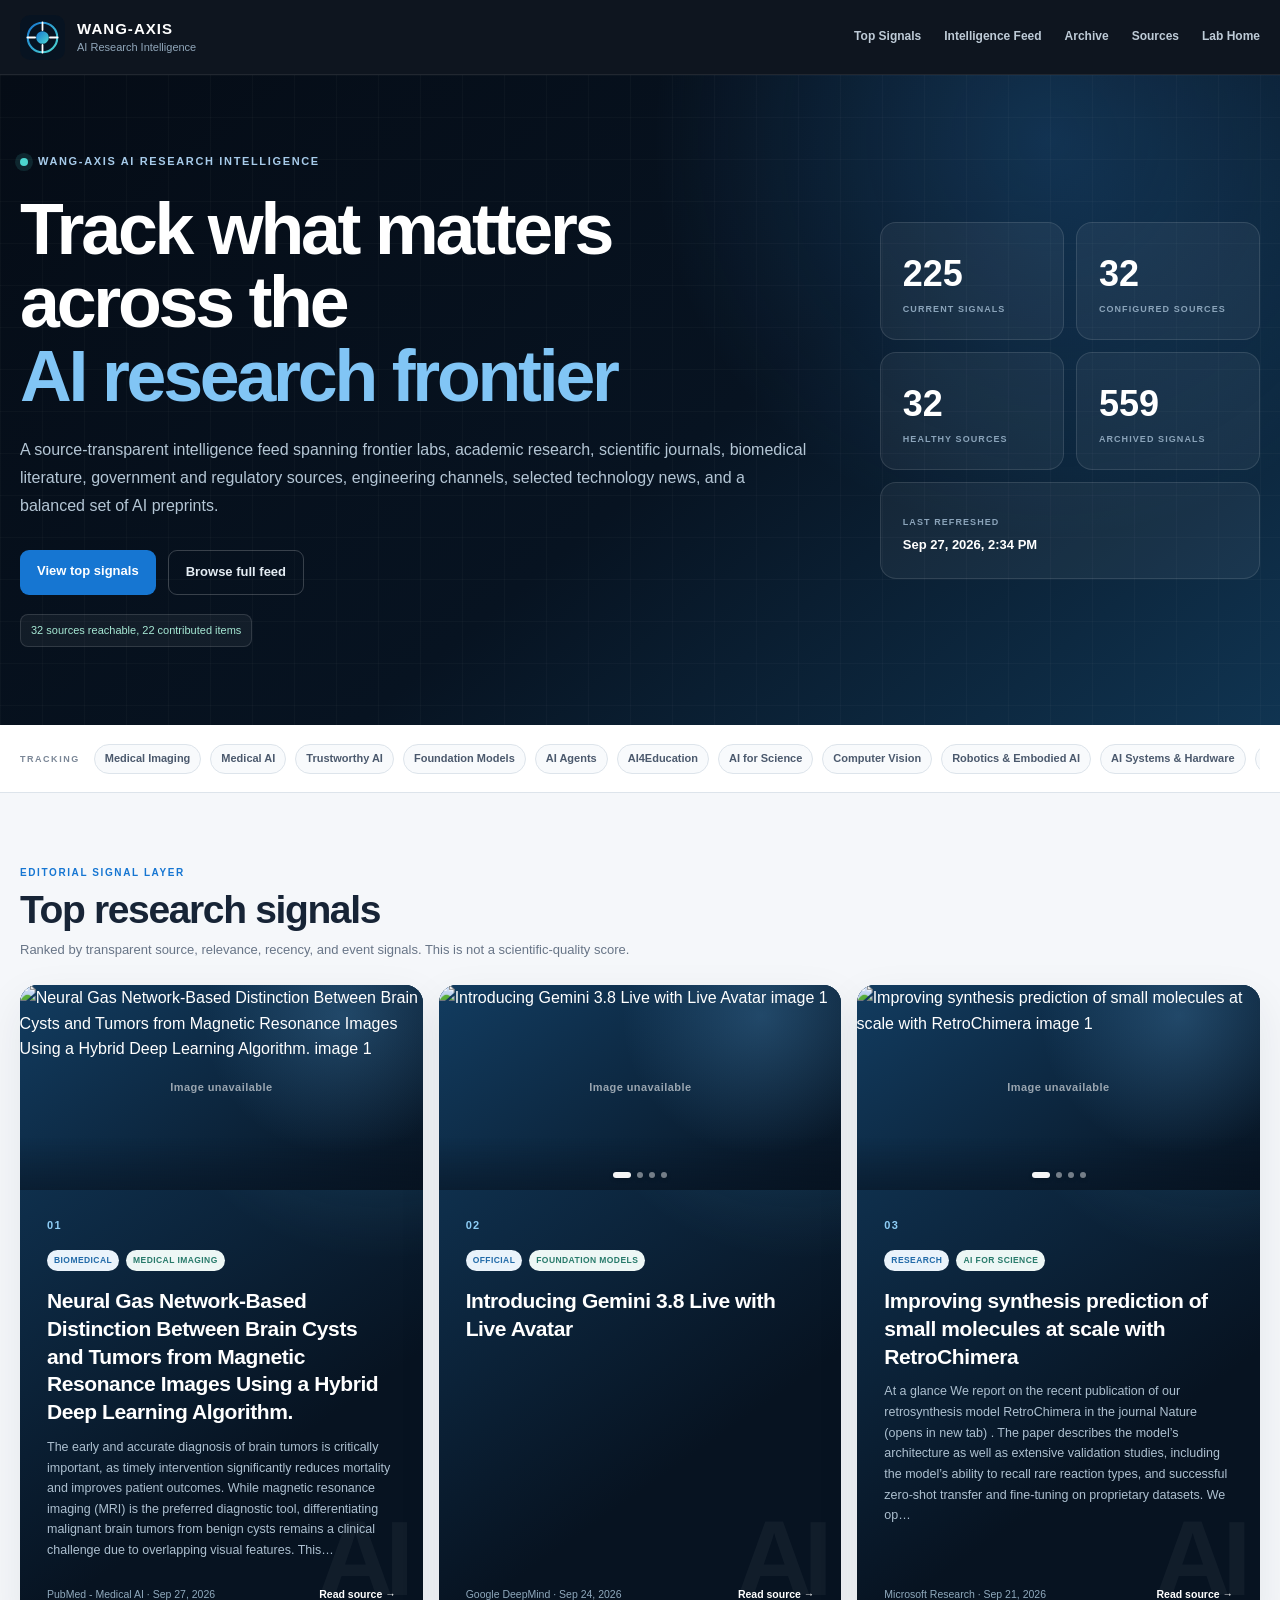
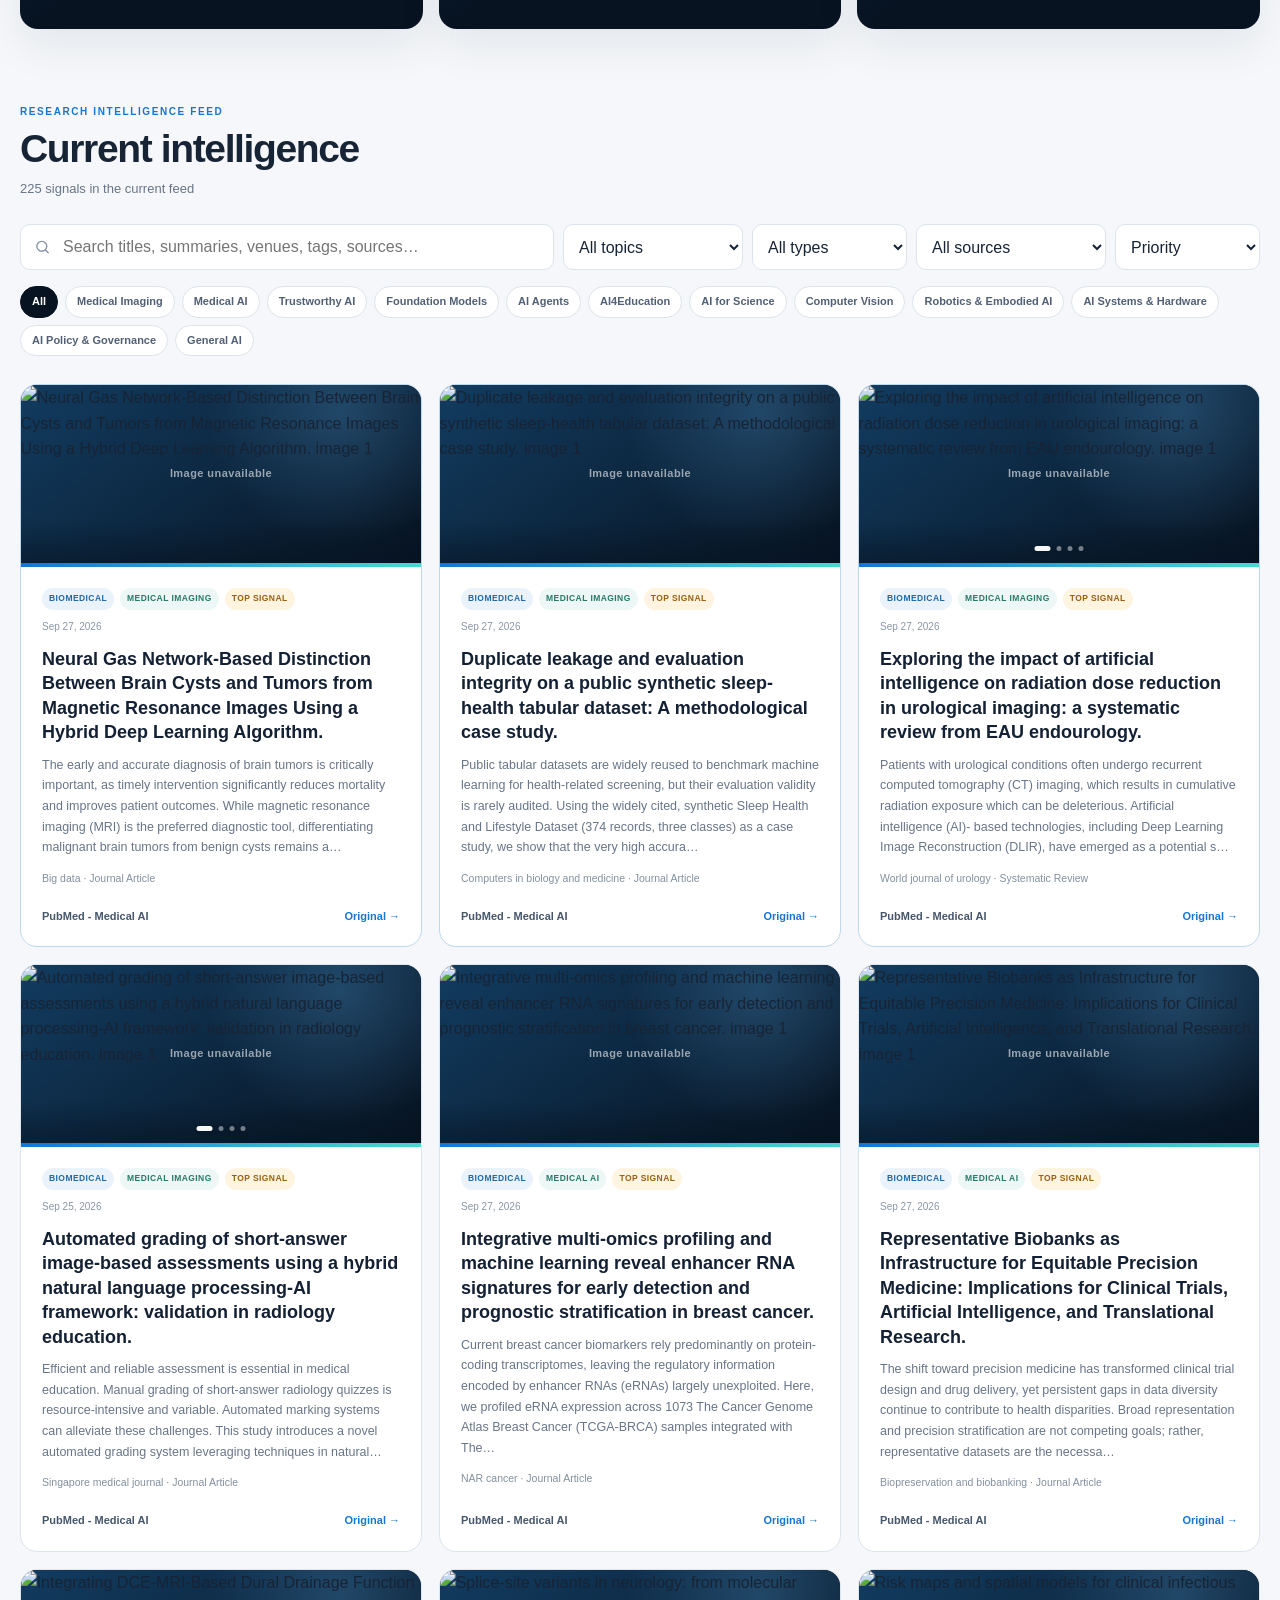
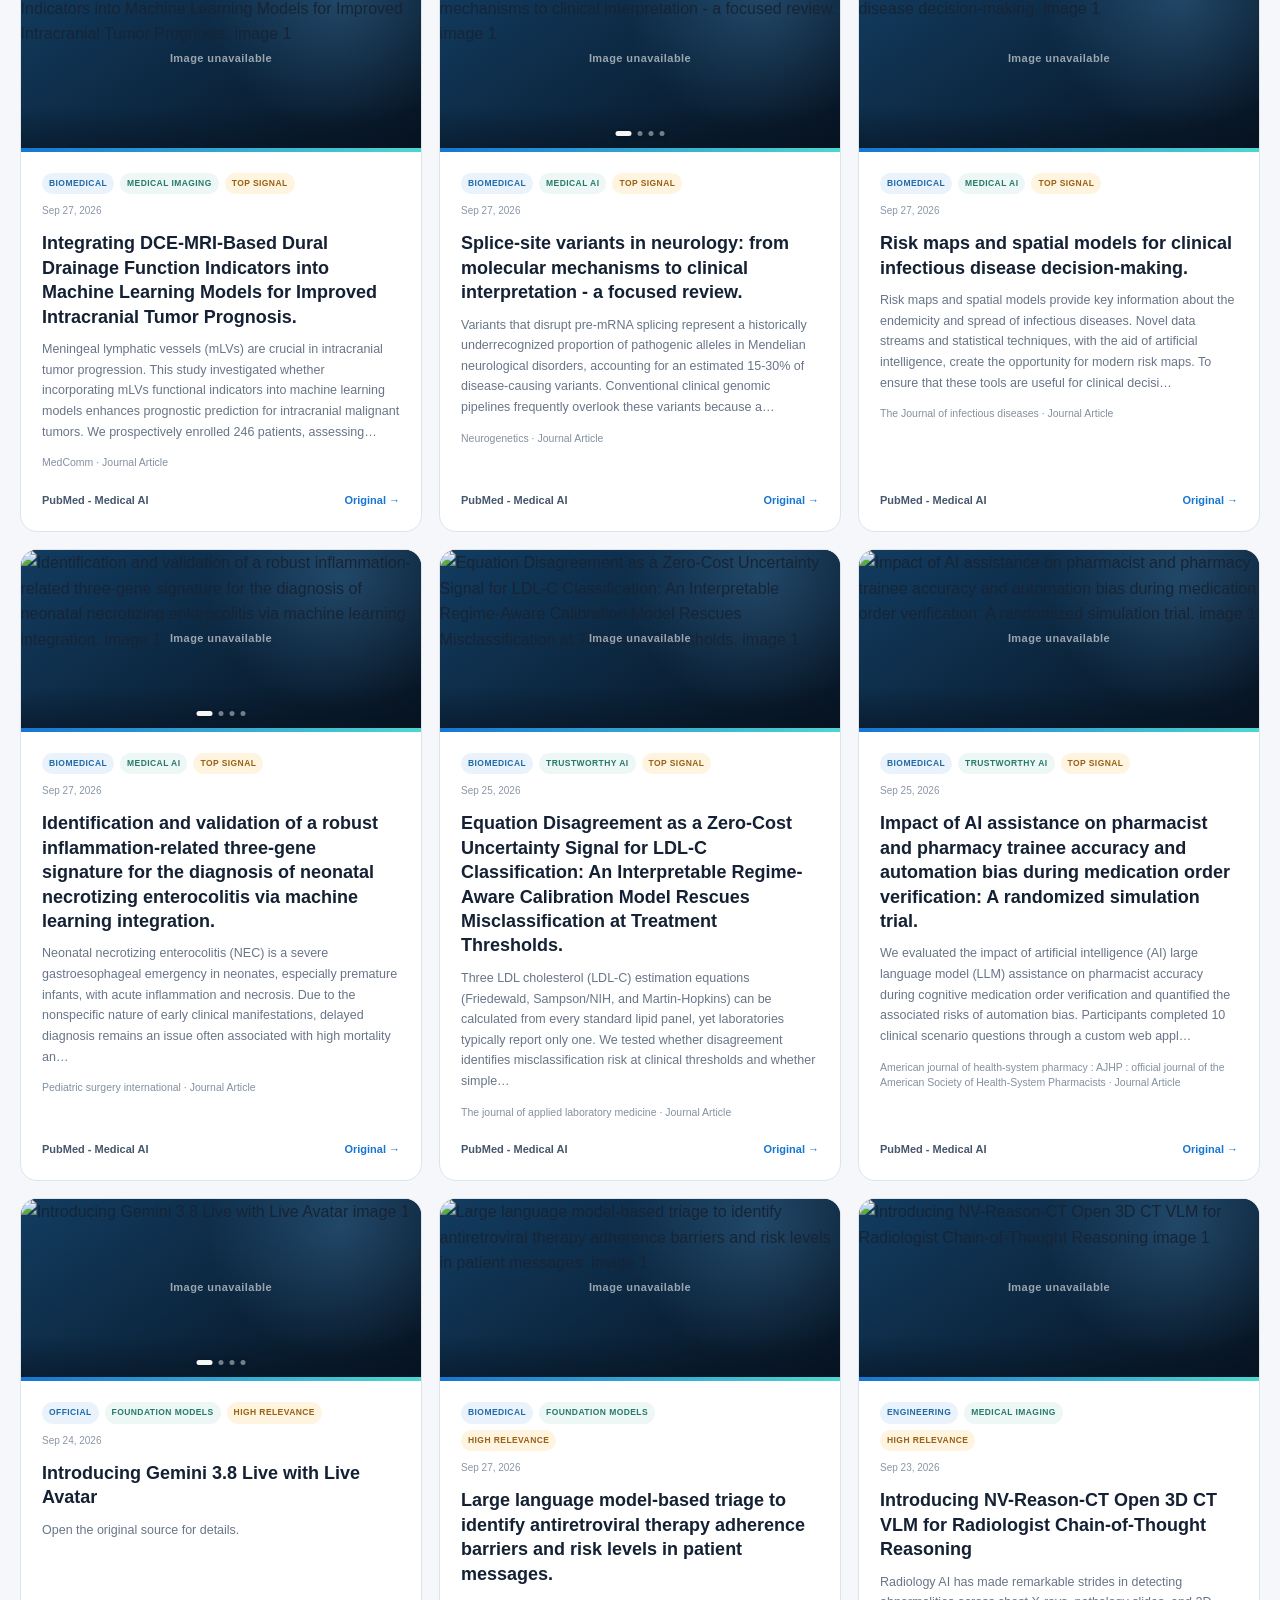
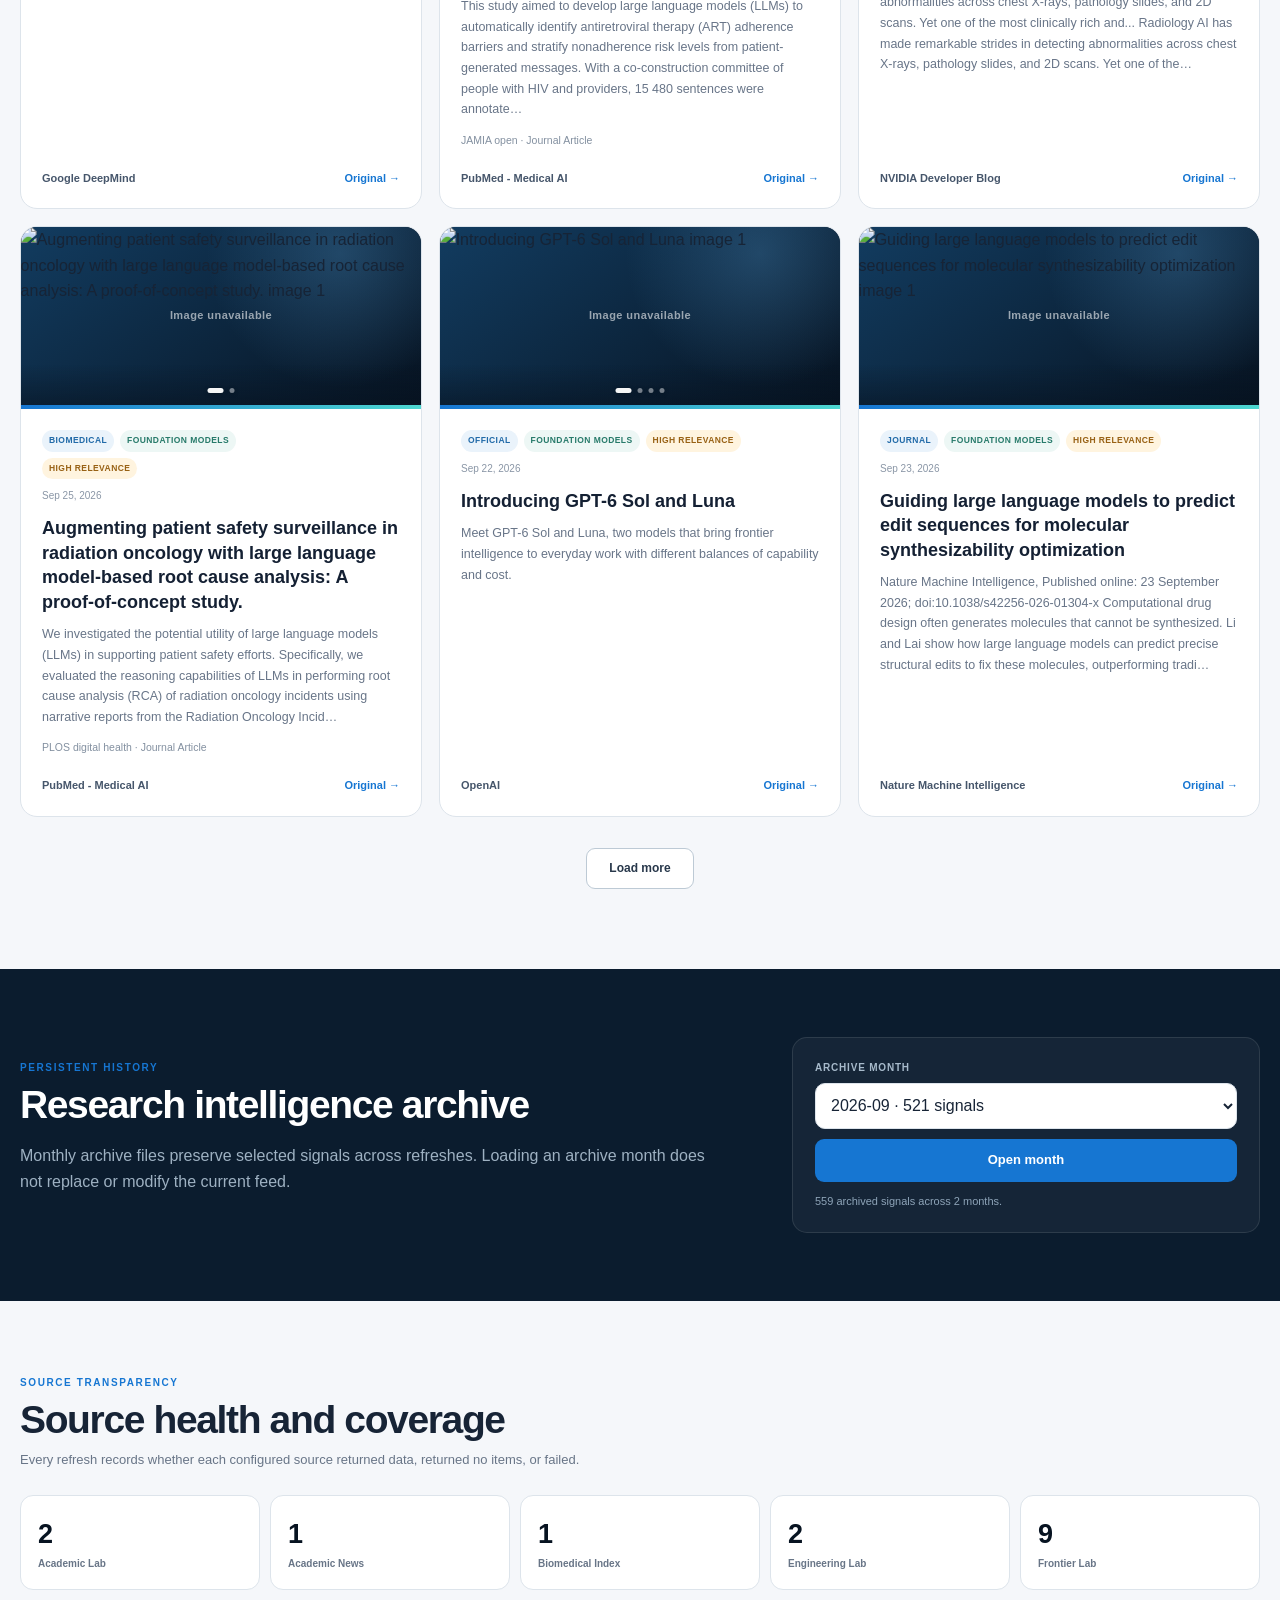
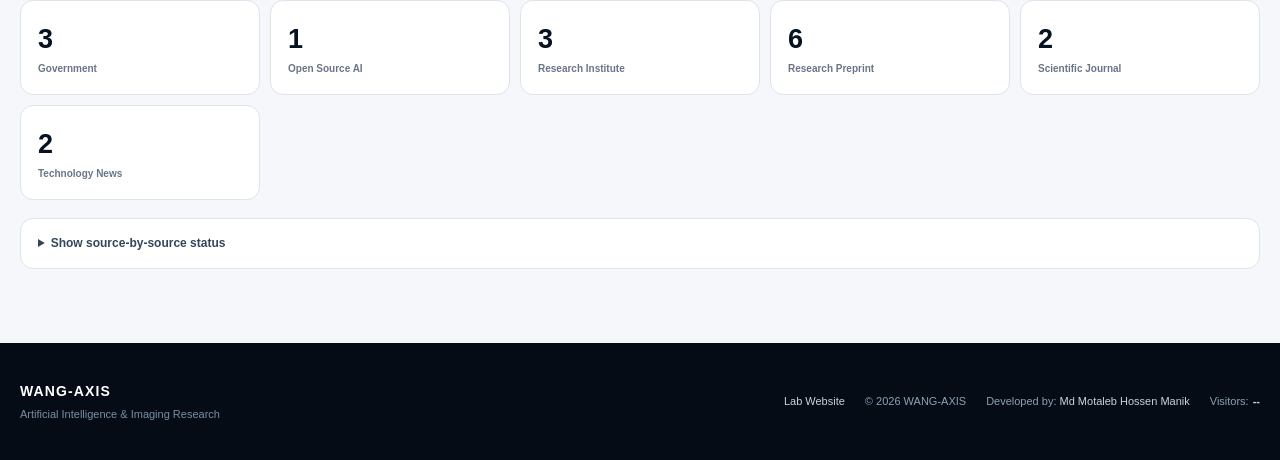
==== commit 0a1a8ab4: "chore: publish public website bundle" ====
--- a/index.html
+++ b/index.html
@@ -188,10 +188,10 @@
         <div><div class="footer-title">WANG-AXIS</div><div class="footer-subtitle">Artificial Intelligence & Imaging Research</div></div>
         <div class="footer-links">
             <a href="https://wang-axis.github.io/" target="_blank" rel="noopener noreferrer">Lab Website</a>
-            <a href="https://github.com/mkboch/AI_Website" target="_blank" rel="noopener noreferrer">Project GitHub</a>
+            
             <span>© <span id="year"></span> WANG-AXIS</span>
                     <span>Developed by: <a href="https://mkboch.github.io/mmhm/" target="_blank" rel="noopener noreferrer">Md Motaleb Hossen Manik</a></span>
-                    <span id="site-view-counter"><img src="https://hits.sh/mkboch.github.io/AI_Website.svg?label=Site%20Views&color=1676d2&labelColor=071321&style=flat-square" alt="Site Views" style="height:20px;display:block;"></span>
+                    <span class="visitor-counter" title="Unique browser visitors">Visitors: <strong id="site-visitor-count">--</strong></span>
         </div>
     </div>
 </footer>
--- a/styles.css
+++ b/styles.css
@@ -599,6 +599,21 @@
 .footer-links a { color: #c7d3dd; text-decoration: none; }
 .footer-links a:hover { color: white; }
 
+
+.visitor-counter {
+    display: inline-flex;
+    align-items: center;
+    gap: 4px;
+    white-space: nowrap;
+    color: #8ca1b3;
+}
+
+.visitor-counter strong {
+    color: #c7d3dd;
+    font-weight: 800;
+    font-variant-numeric: tabular-nums;
+}
+
 @media (max-width: 1120px) {
     .nav { display: none; }
     .hero-inner { grid-template-columns: 1fr; gap: 40px; }
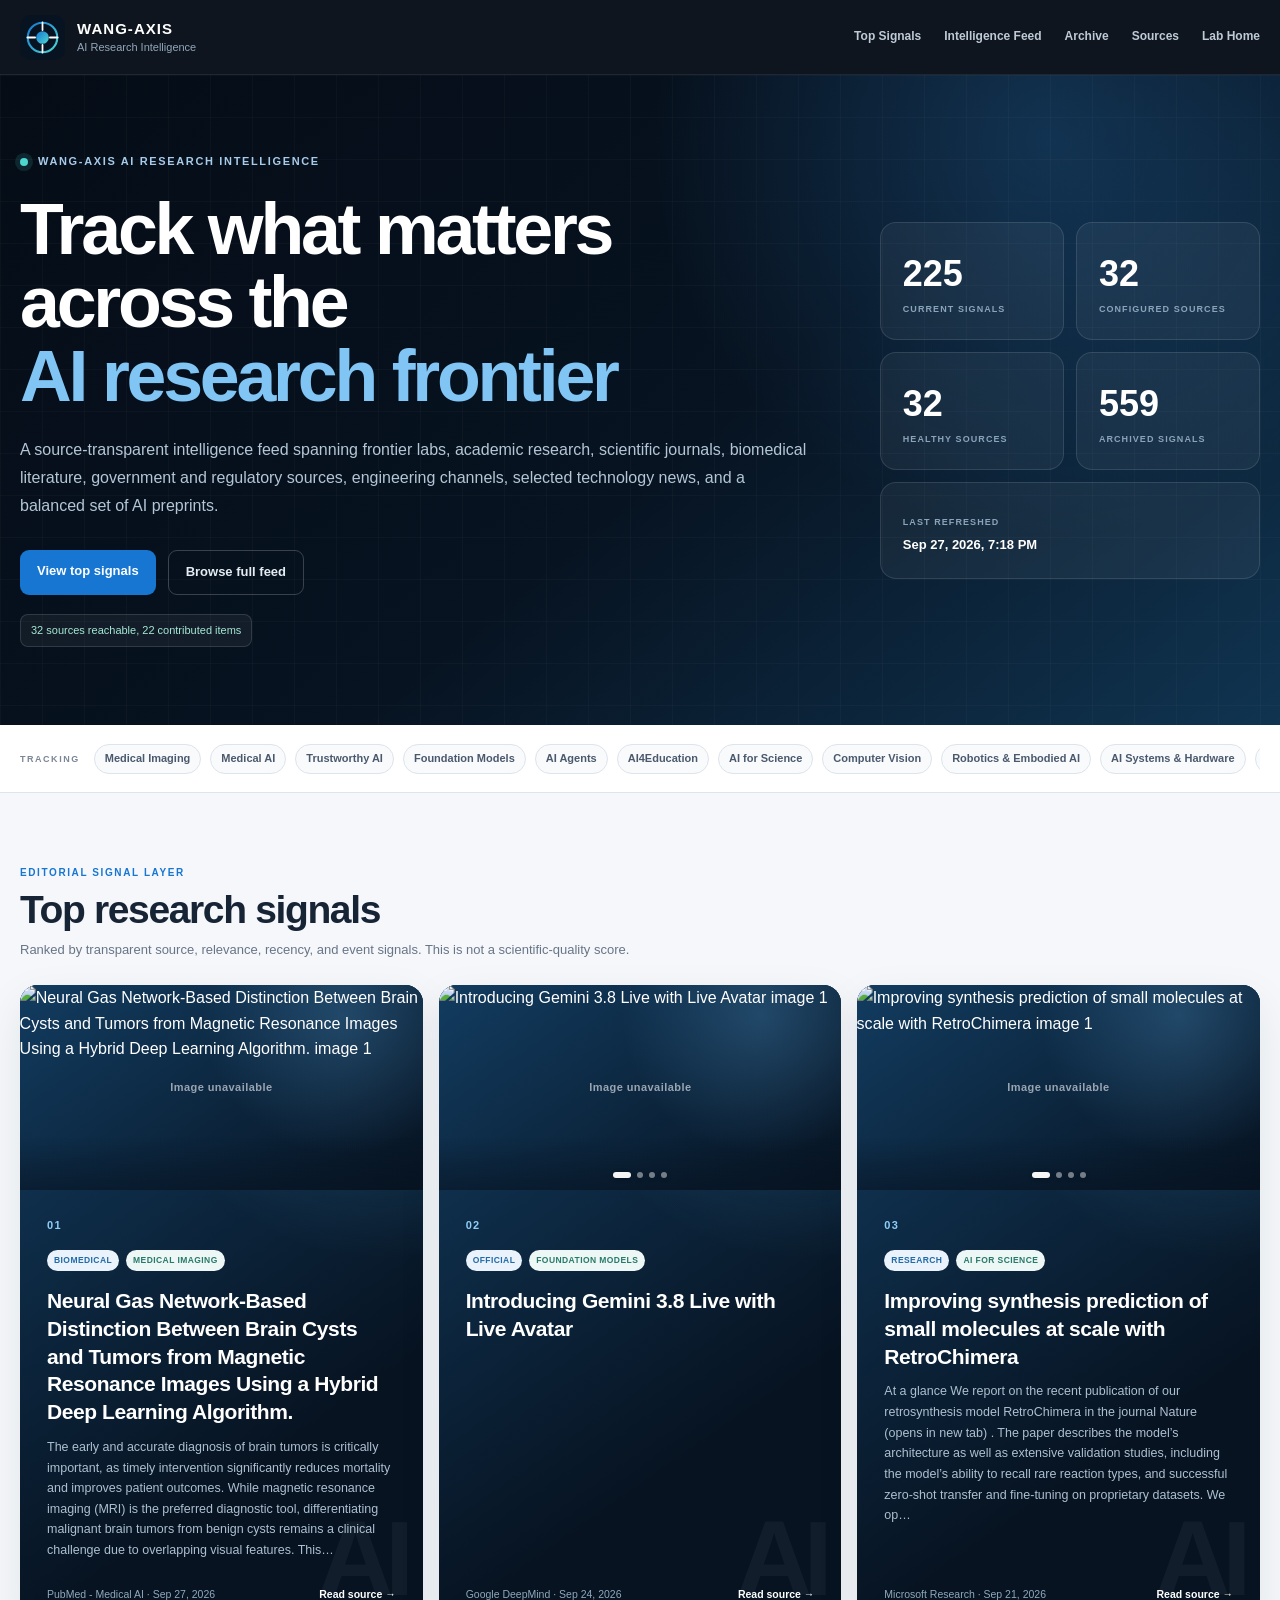
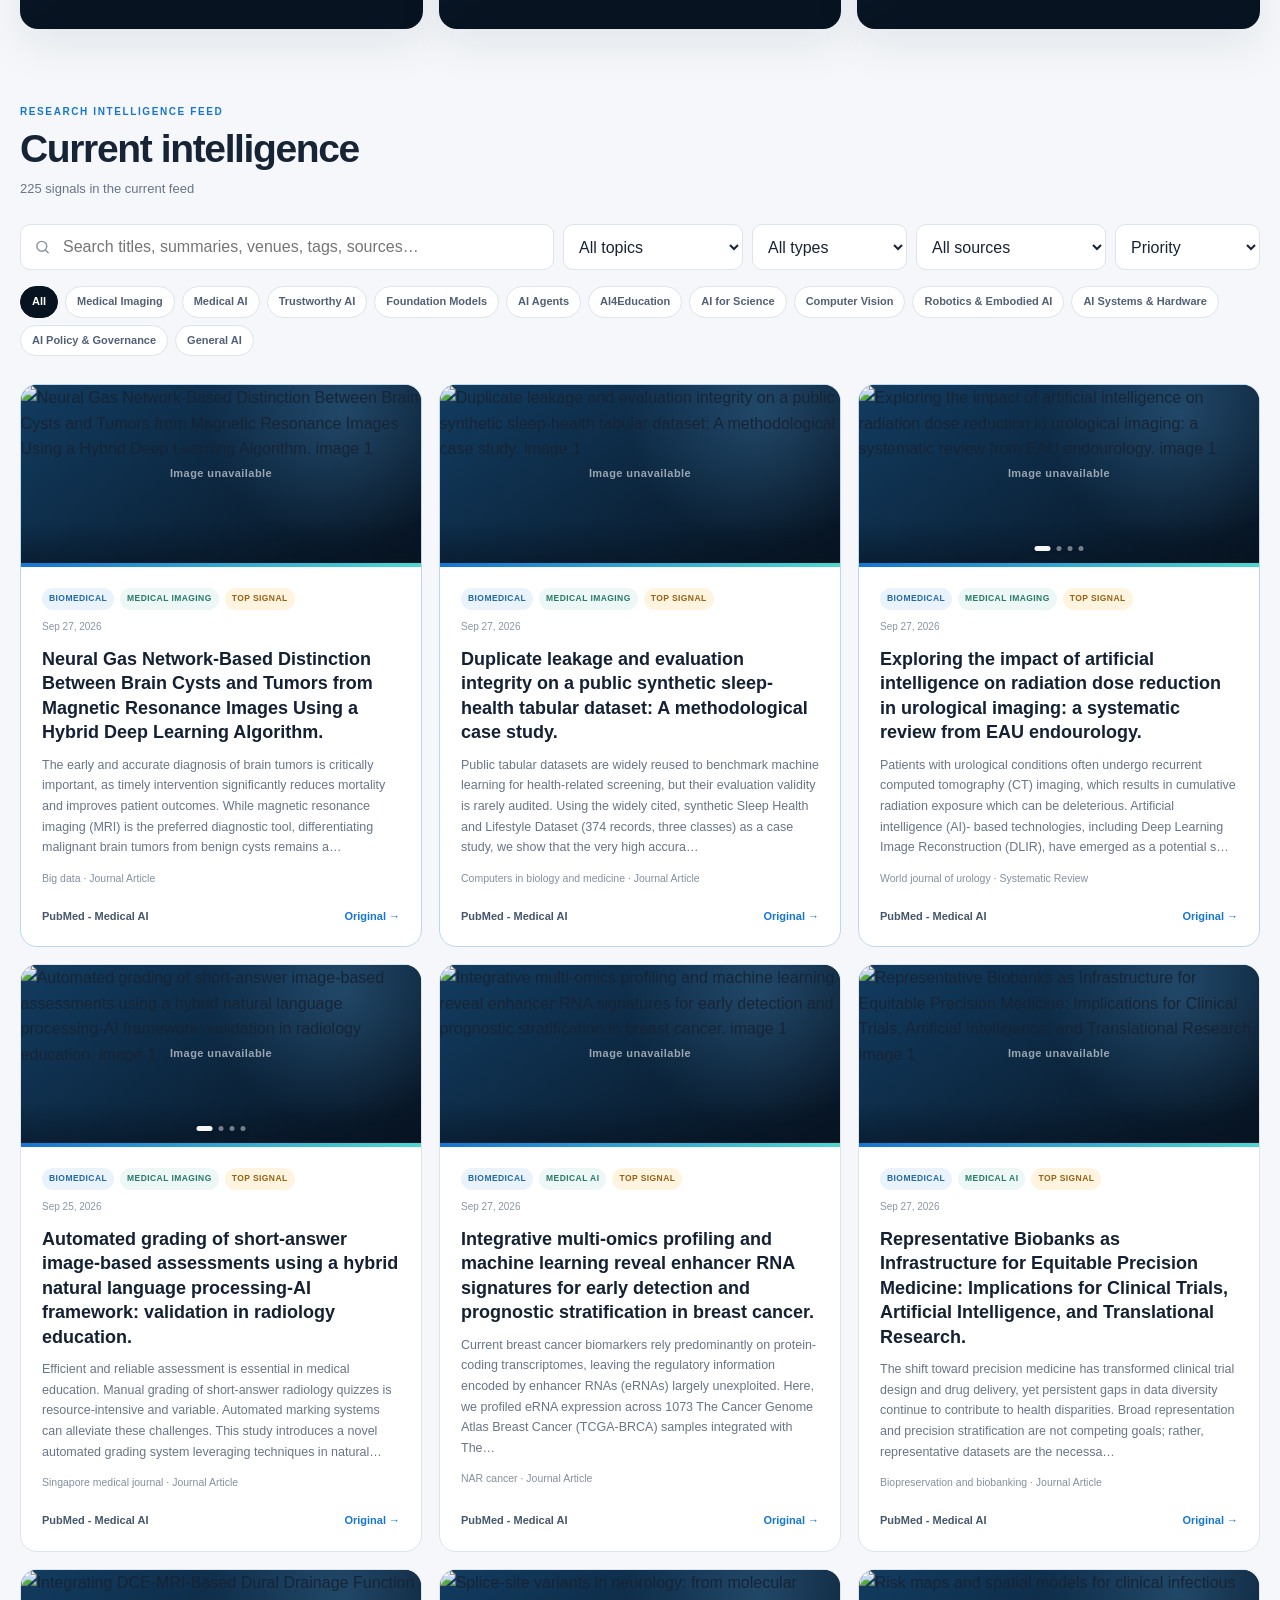
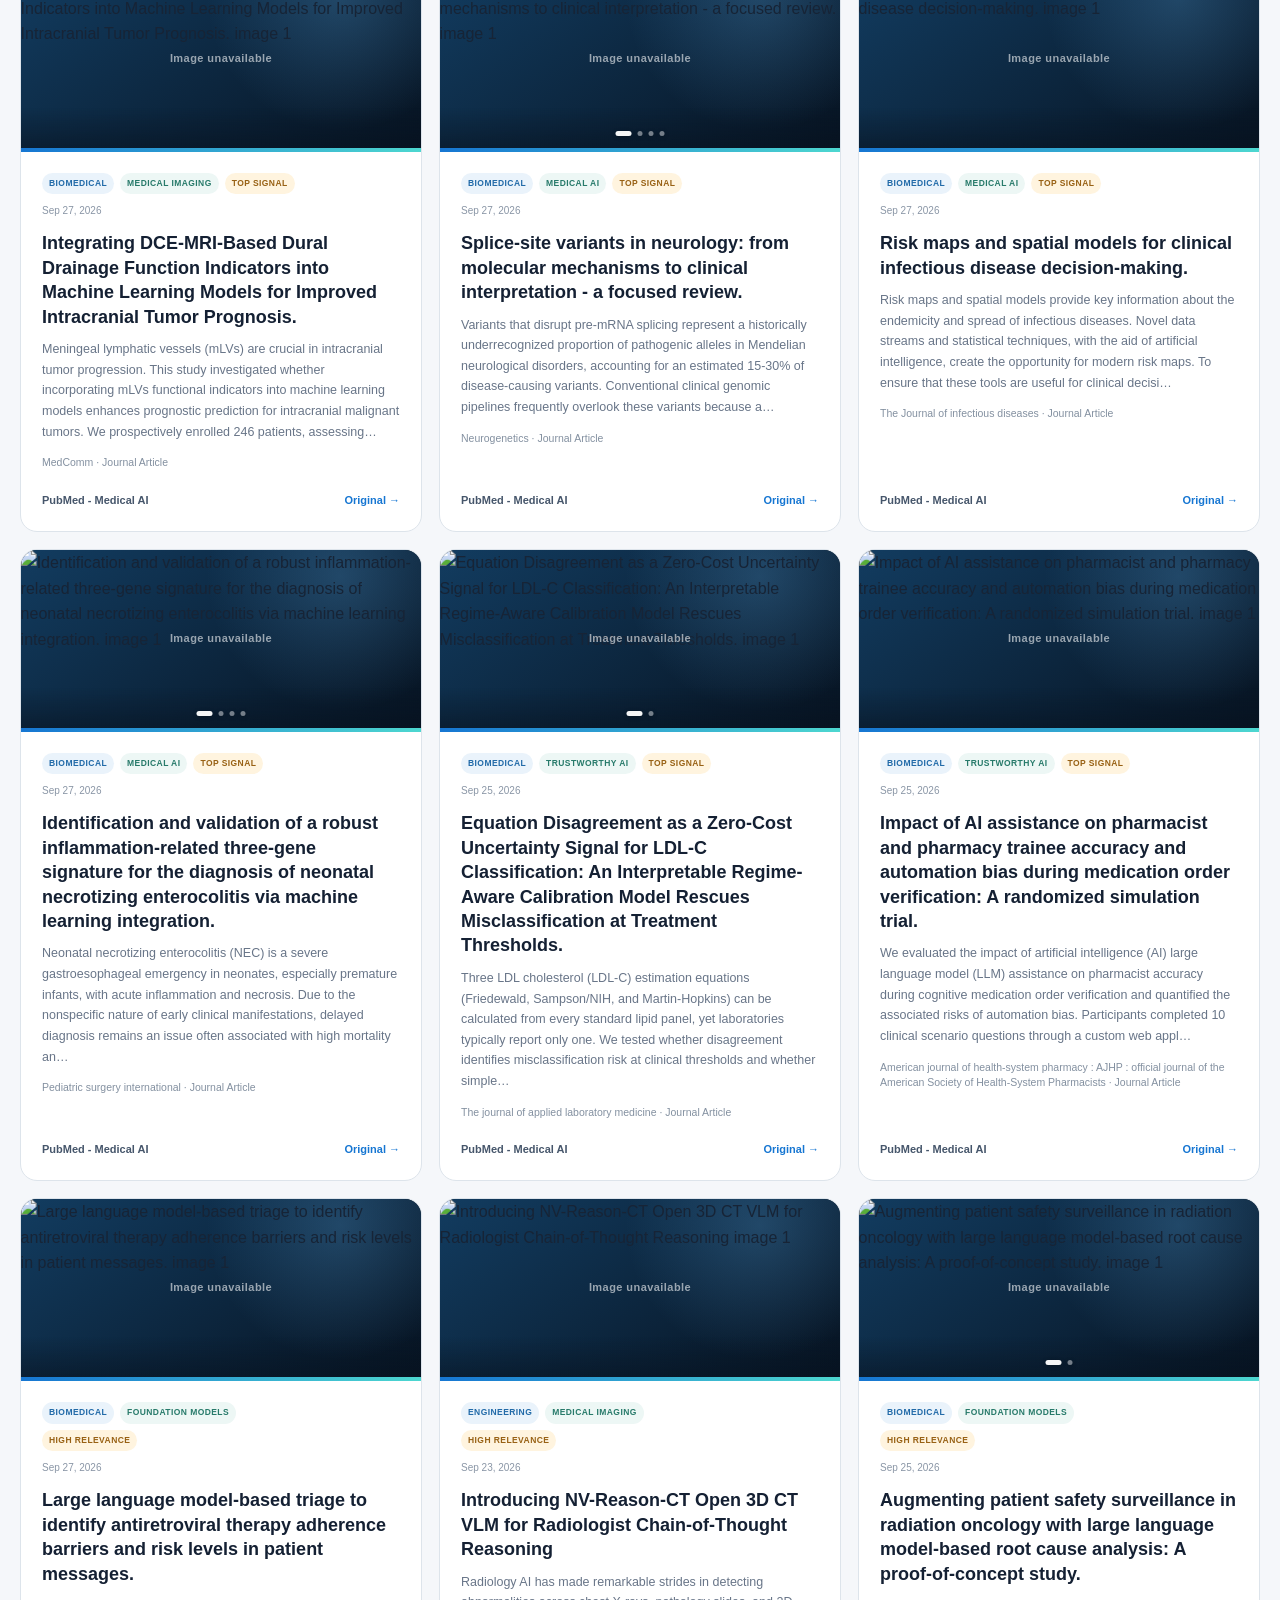
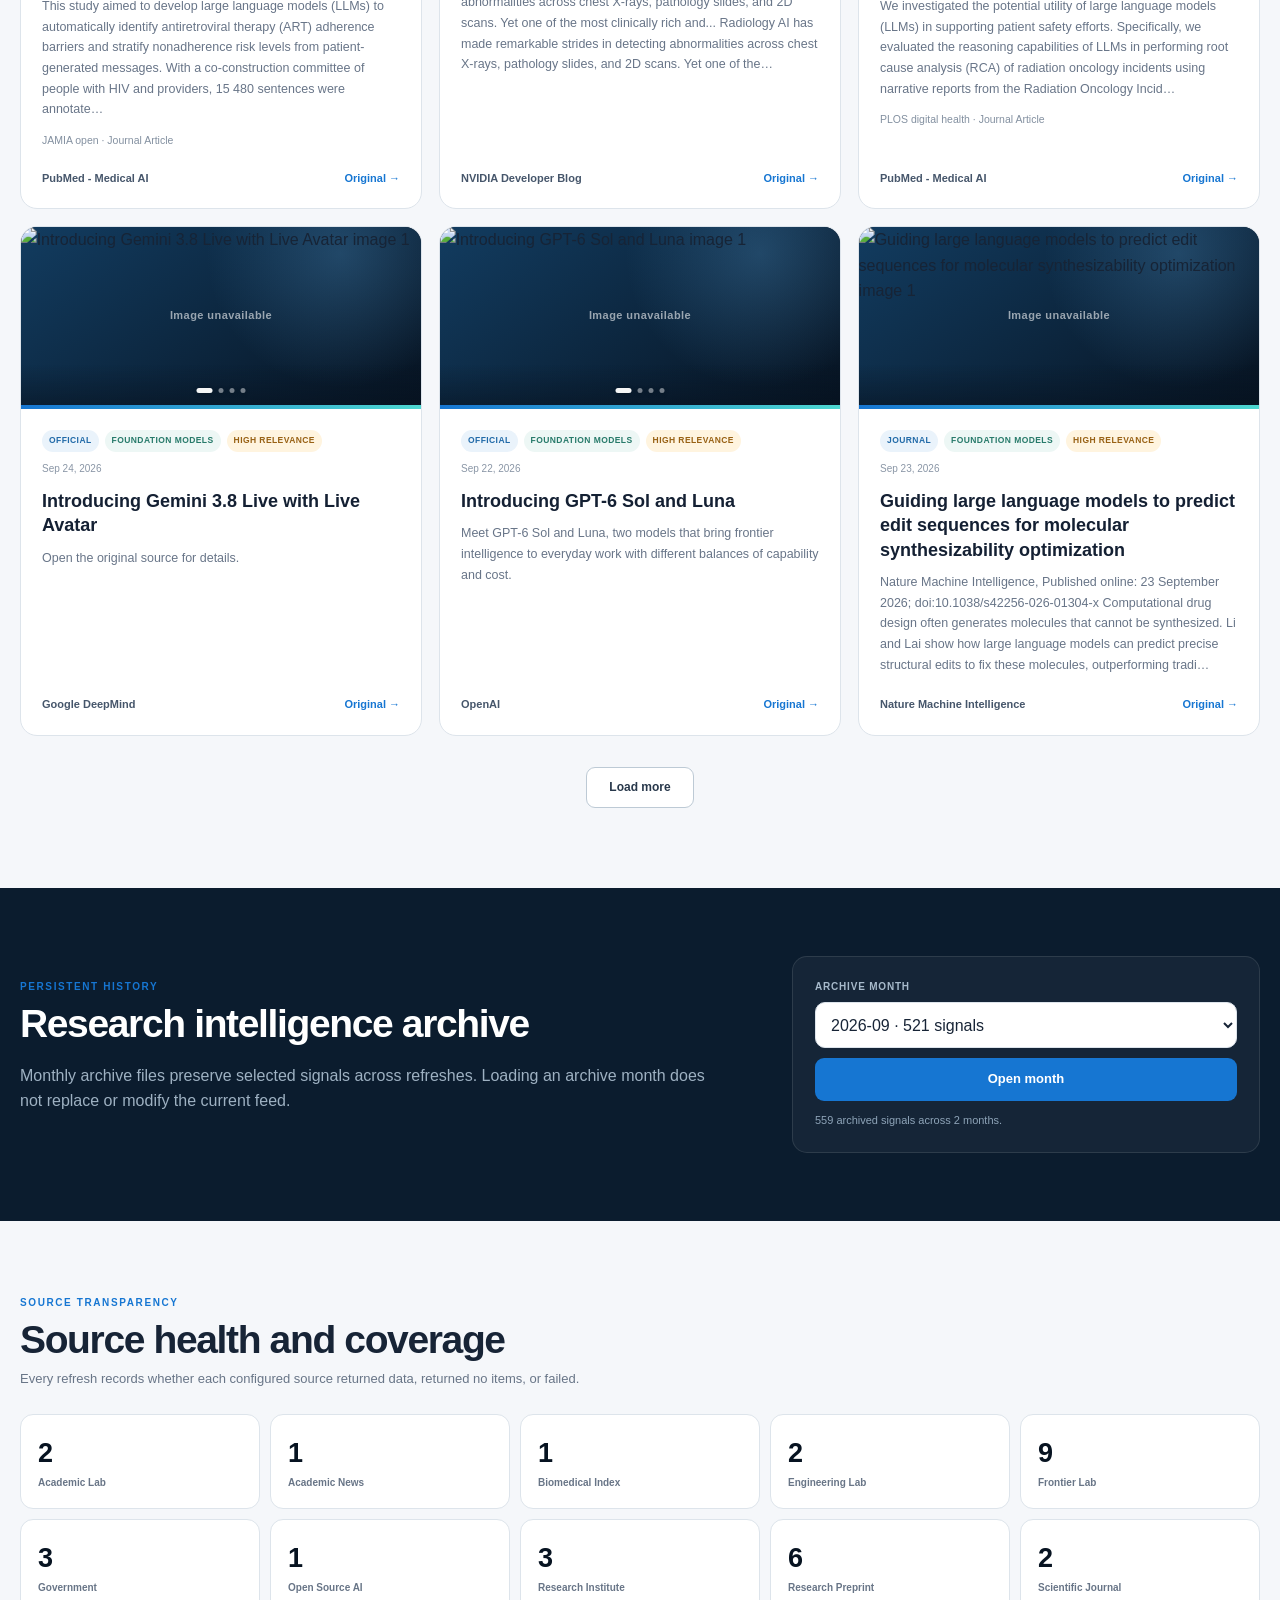
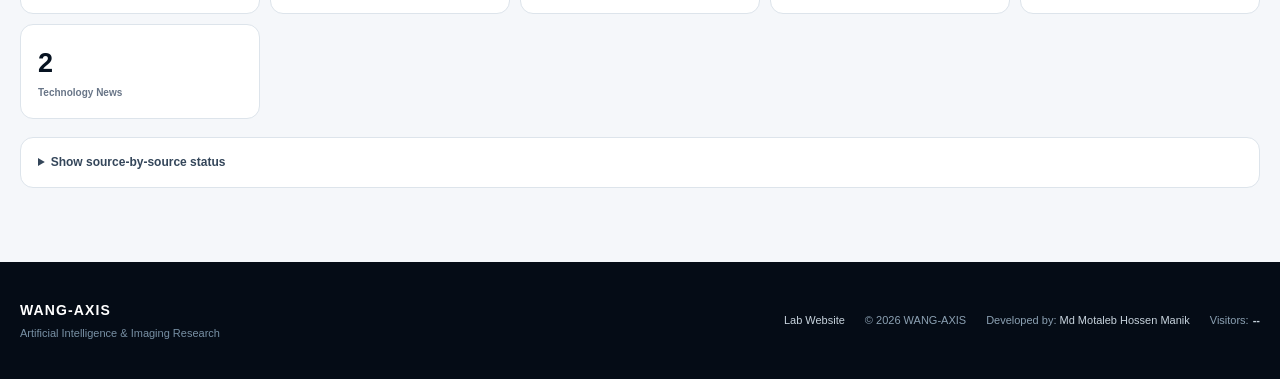
==== commit 74ab17b0: "chore: publish public website bundle" ====
--- a/index.html
+++ b/index.html
@@ -6,7 +6,7 @@
     <meta name="description" content="WANG-AXIS AI Research Intelligence: a continuously updated, source-transparent feed of AI research, medical imaging, trustworthy AI, foundation models, agents, AI for science, education, robotics, systems, policy, and major industry developments.">
     <title>AI Research Intelligence | WANG-AXIS Lab</title>
     <link rel="icon" type="image/svg+xml" href="assets/logo.svg">
-    <link rel="stylesheet" href="styles.css">
+    <link rel="stylesheet" href="styles.css?v=20260927-stat-layout-2">
     <script>
         if ("scrollRestoration" in history) {
             history.scrollRestoration = "manual";
--- a/styles.css
+++ b/styles.css
@@ -144,9 +144,10 @@
     background: rgba(255,255,255,.052);
 }
 .stat-card.wide { grid-column: 1 / -1; min-height: 92px; }
-.stat-value { color: white; font-size: 36px; font-weight: 850; line-height: 1; }
+.stat-value { color: white; font-size: 36px; font-weight: 850; line-height: 1; font-variant-numeric: tabular-nums; }
 .stat-label { margin-top: 10px; color: #8ba4ba; font-size: 9px; font-weight: 800; letter-spacing: .12em; text-transform: uppercase; }
 .stat-date { margin-top: 6px; color: white; font-size: 13px; font-weight: 650; }
+
 
 .topic-strip { background: white; border-bottom: 1px solid var(--border); }
 .topic-strip-inner {
@@ -626,6 +627,40 @@
     .source-summary { grid-template-columns: repeat(3,1fr); }
 }
 
+@media (min-width: 681px) and (max-width: 1120px) {
+    .stats {
+        width: 100%;
+        max-width: none;
+        grid-template-columns: repeat(4, minmax(0, 1fr));
+    }
+
+    .stat-card:not(.wide) {
+        min-width: 0;
+        padding: 20px 10px;
+        display: grid;
+        grid-template-rows: 36px 12px;
+        row-gap: 10px;
+        align-content: end;
+    }
+
+    .stat-card:not(.wide) .stat-value {
+        margin: 0;
+        align-self: end;
+        line-height: 36px;
+    }
+
+    .stat-card:not(.wide) .stat-label {
+        width: 100%;
+        height: 12px;
+        min-height: 12px;
+        margin: 0;
+        overflow: visible;
+        white-space: nowrap;
+        font-size: 8px;
+        line-height: 12px;
+        letter-spacing: .04em;
+    }
+}
 @media (max-width: 820px) {
     .news-grid { grid-template-columns: repeat(2, minmax(0,1fr)); }
     .archive-grid, .about-grid { grid-template-columns: 1fr; gap: 35px; }
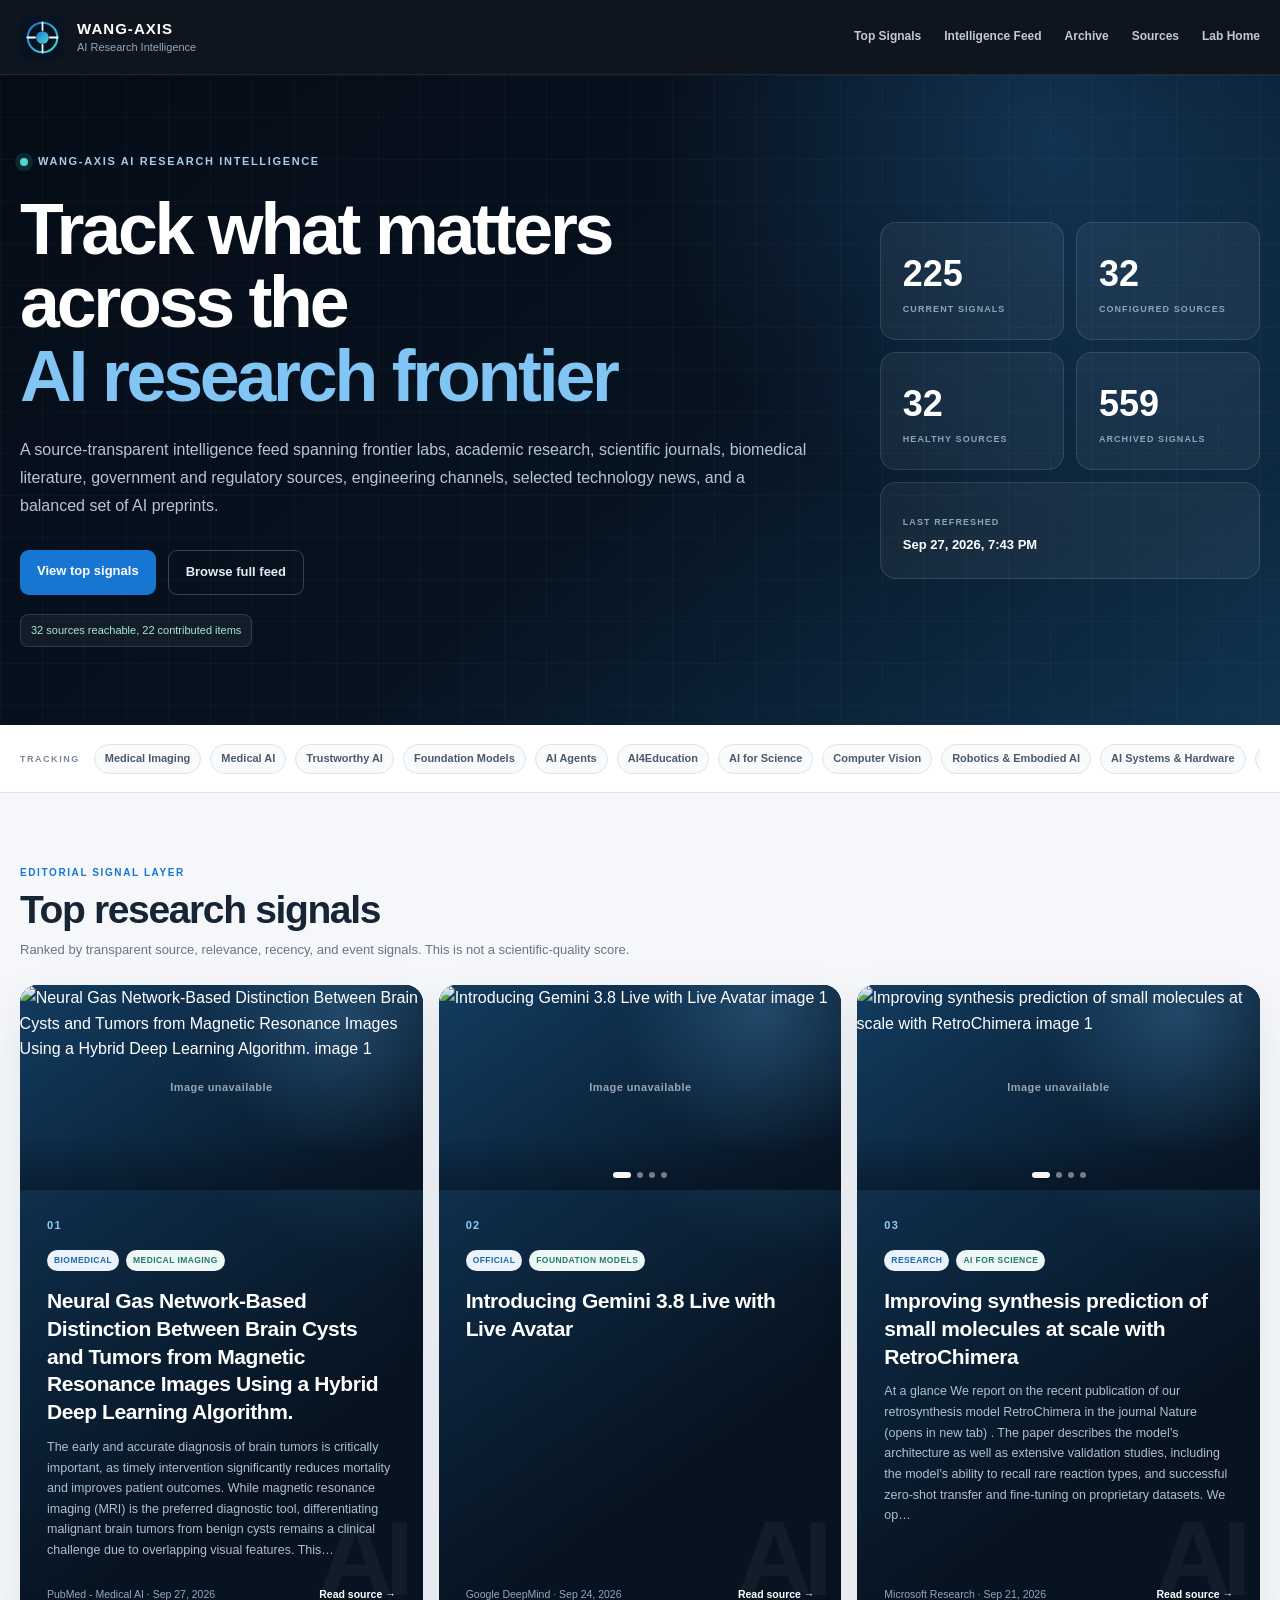
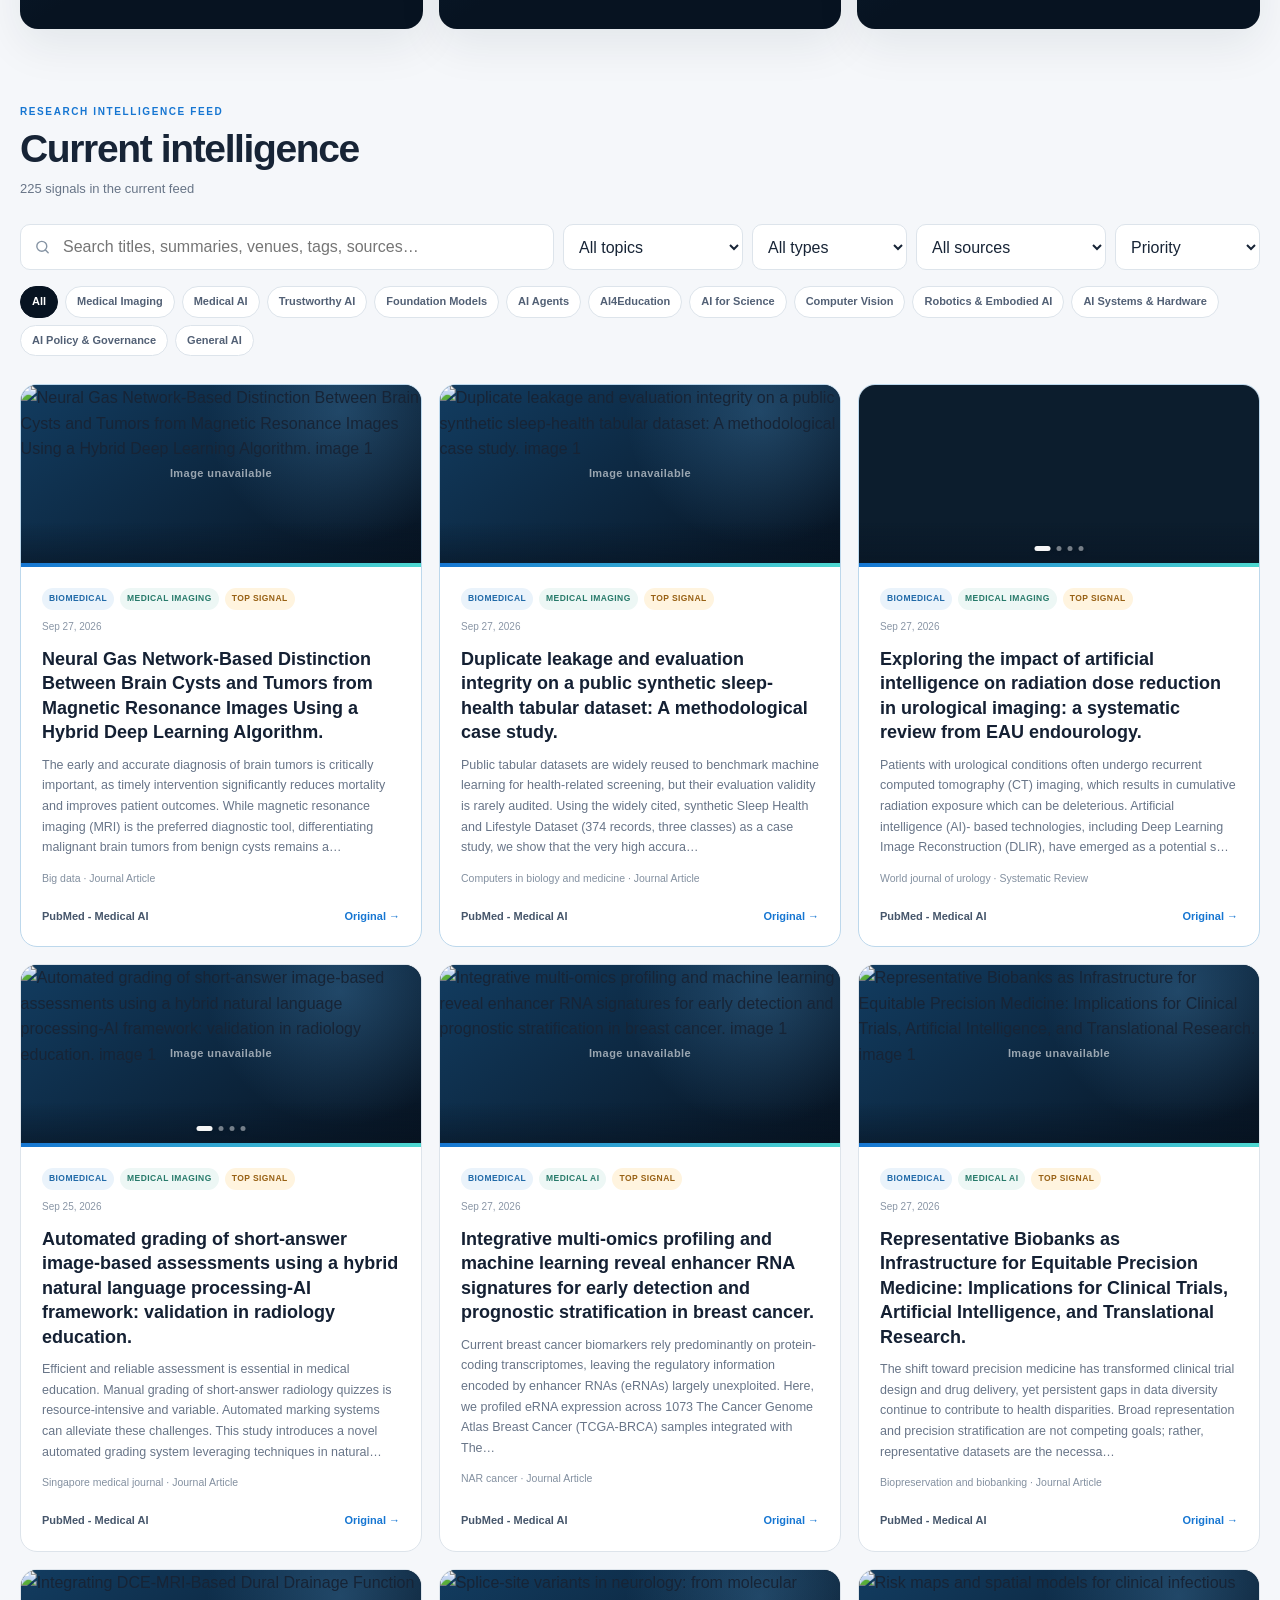
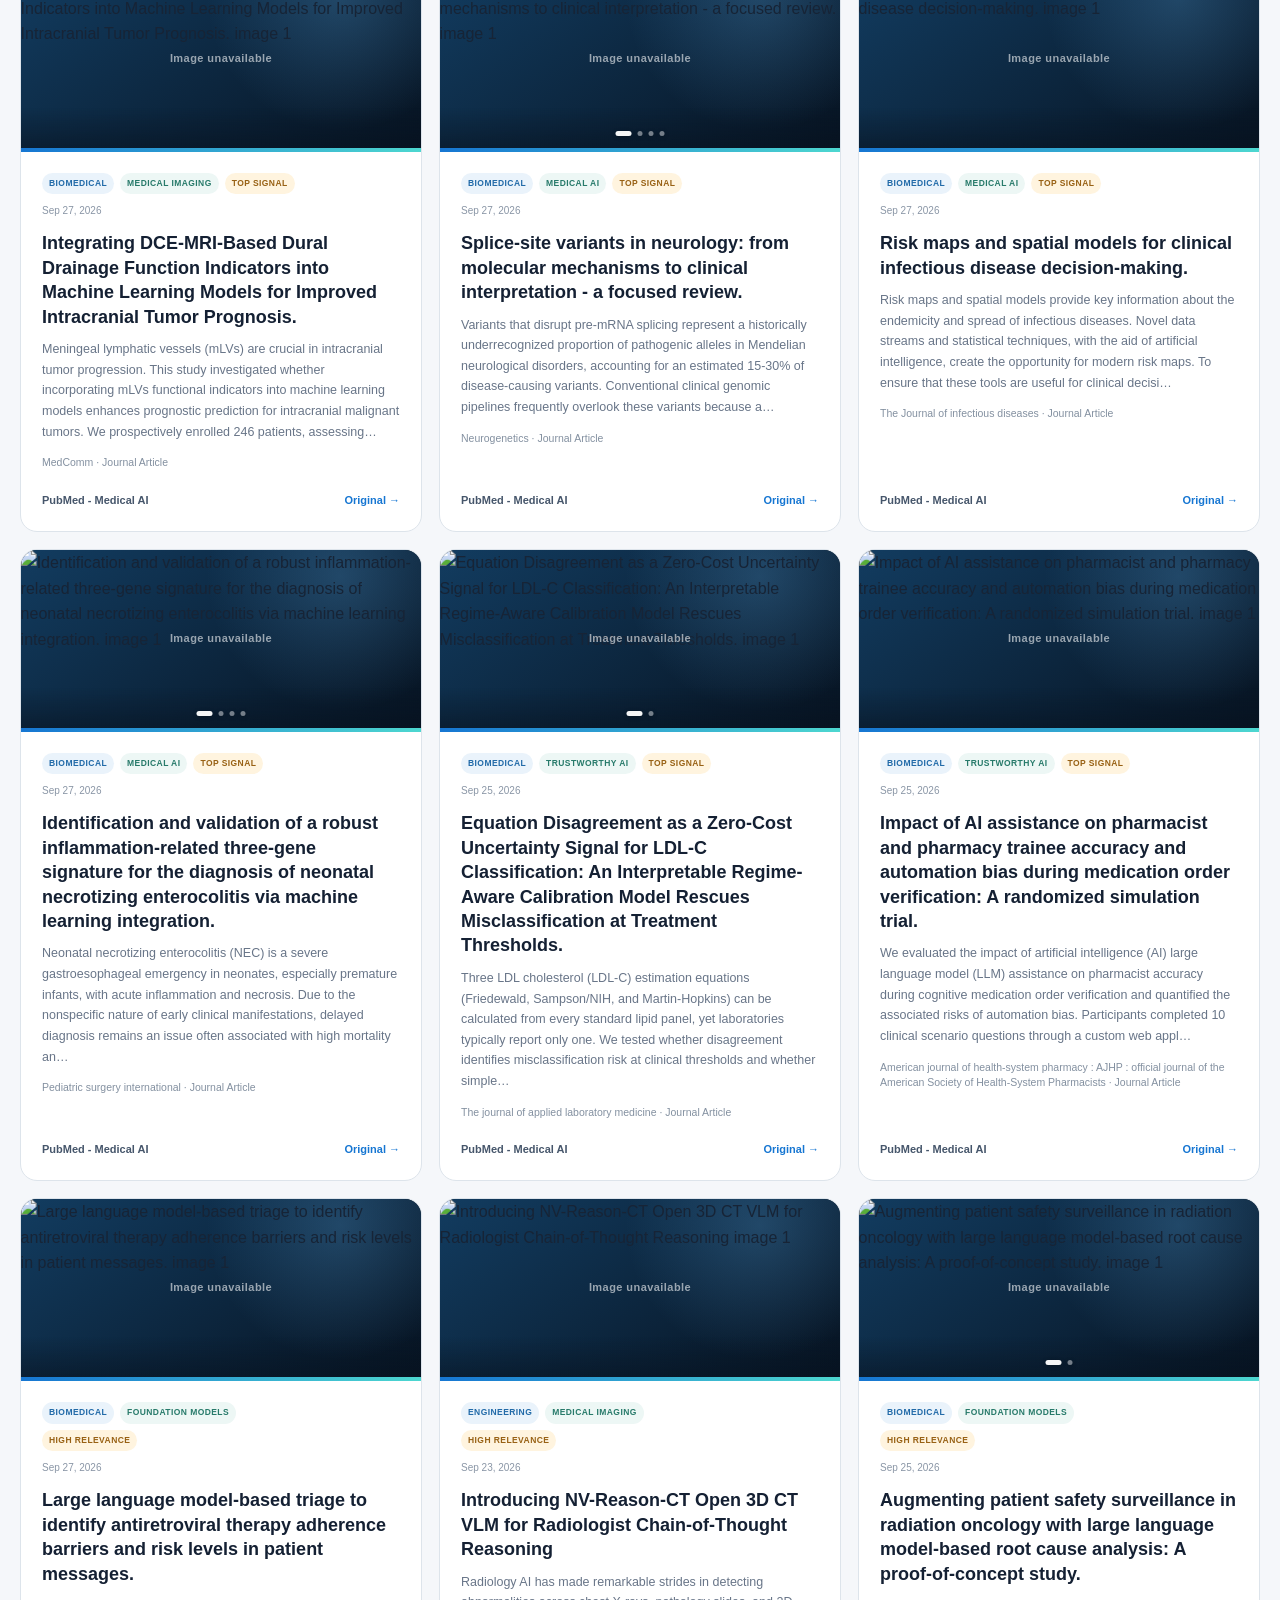
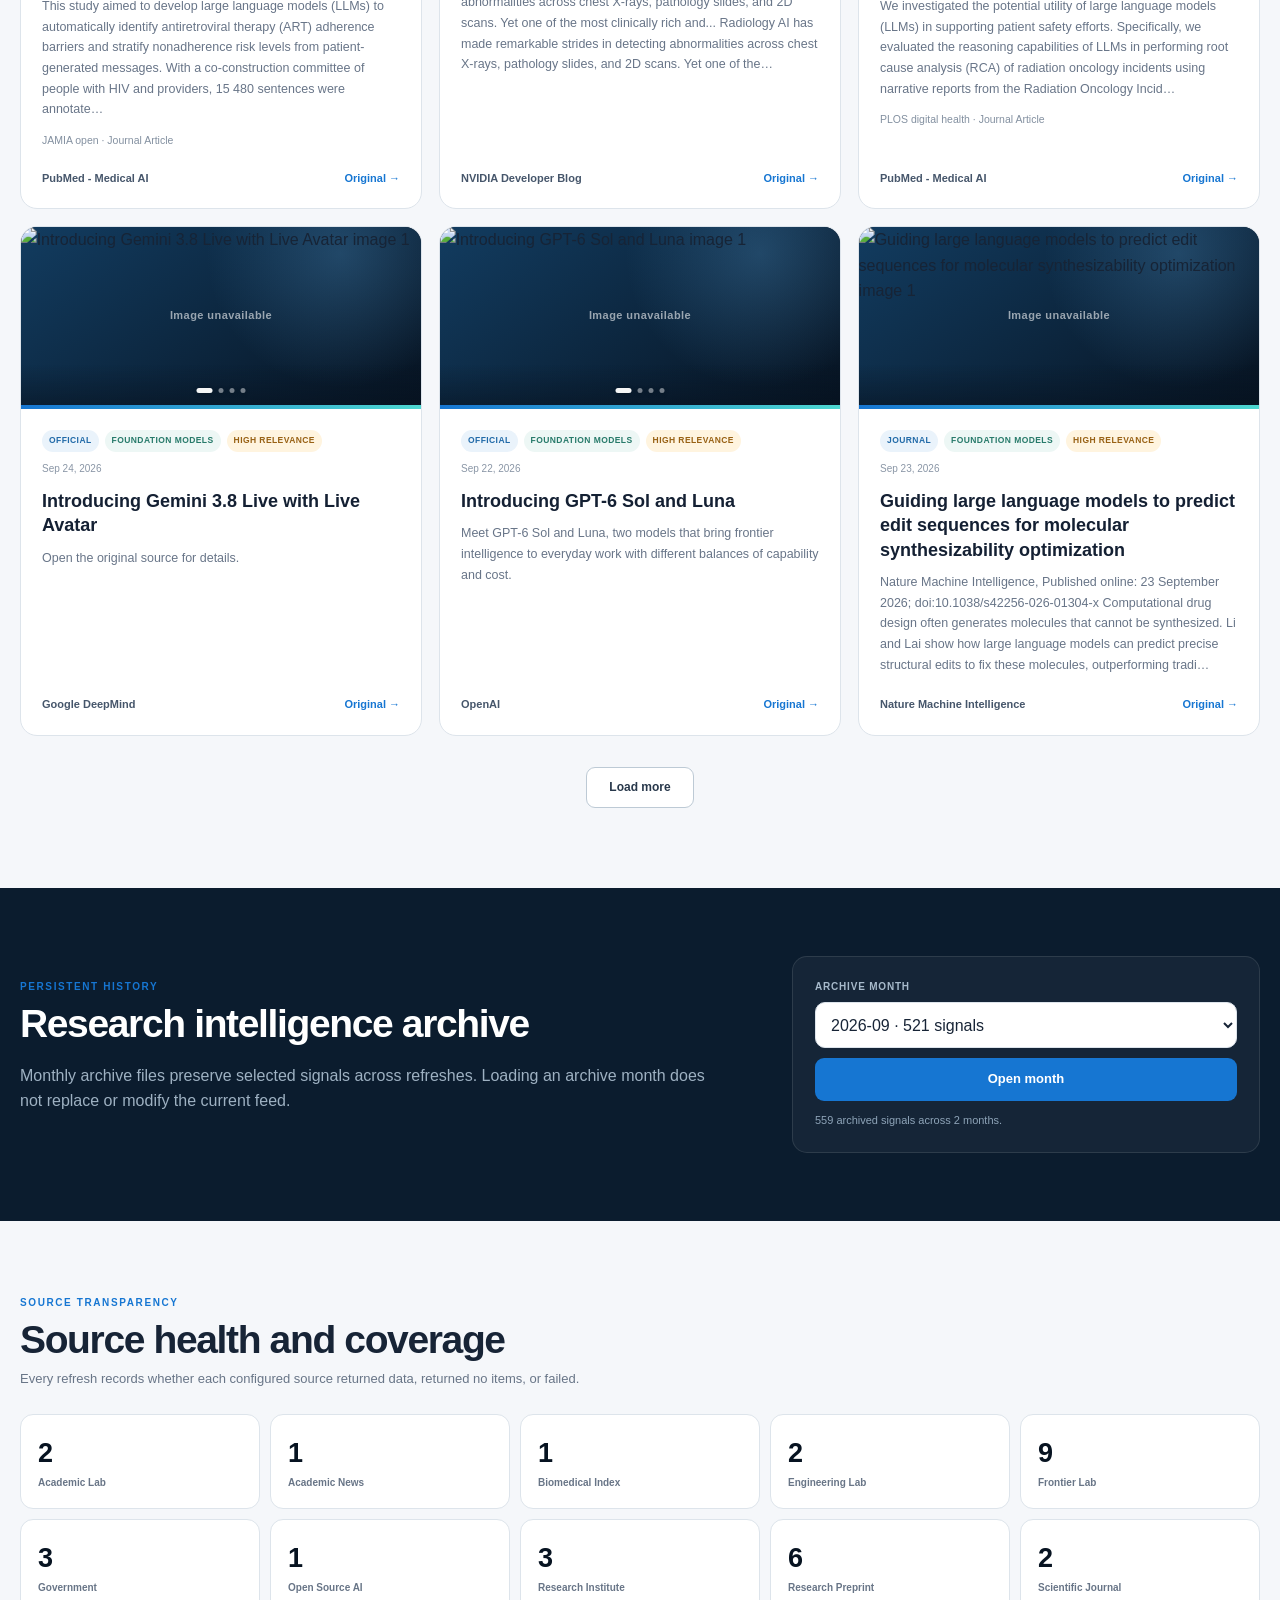
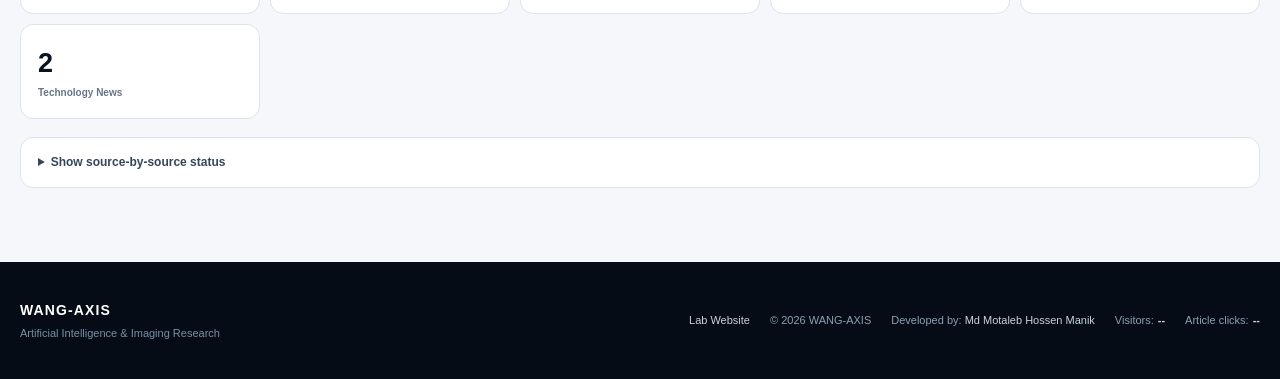
==== commit e0587e97: "chore: publish public website bundle" ====
--- a/index.html
+++ b/index.html
@@ -192,9 +192,10 @@
             <span>© <span id="year"></span> WANG-AXIS</span>
                     <span>Developed by: <a href="https://mkboch.github.io/mmhm/" target="_blank" rel="noopener noreferrer">Md Motaleb Hossen Manik</a></span>
                     <span class="visitor-counter" title="Unique browser visitors">Visitors: <strong id="site-visitor-count">--</strong></span>
+                    <span class="visitor-counter article-click-counter" title="Total article source clicks">Article clicks: <strong id="site-article-click-count">--</strong></span>
         </div>
     </div>
 </footer>
-<script src="app.js"></script>
+<script src="app.js?v=20260927-article-clicks-1"></script>
 </body>
 </html>
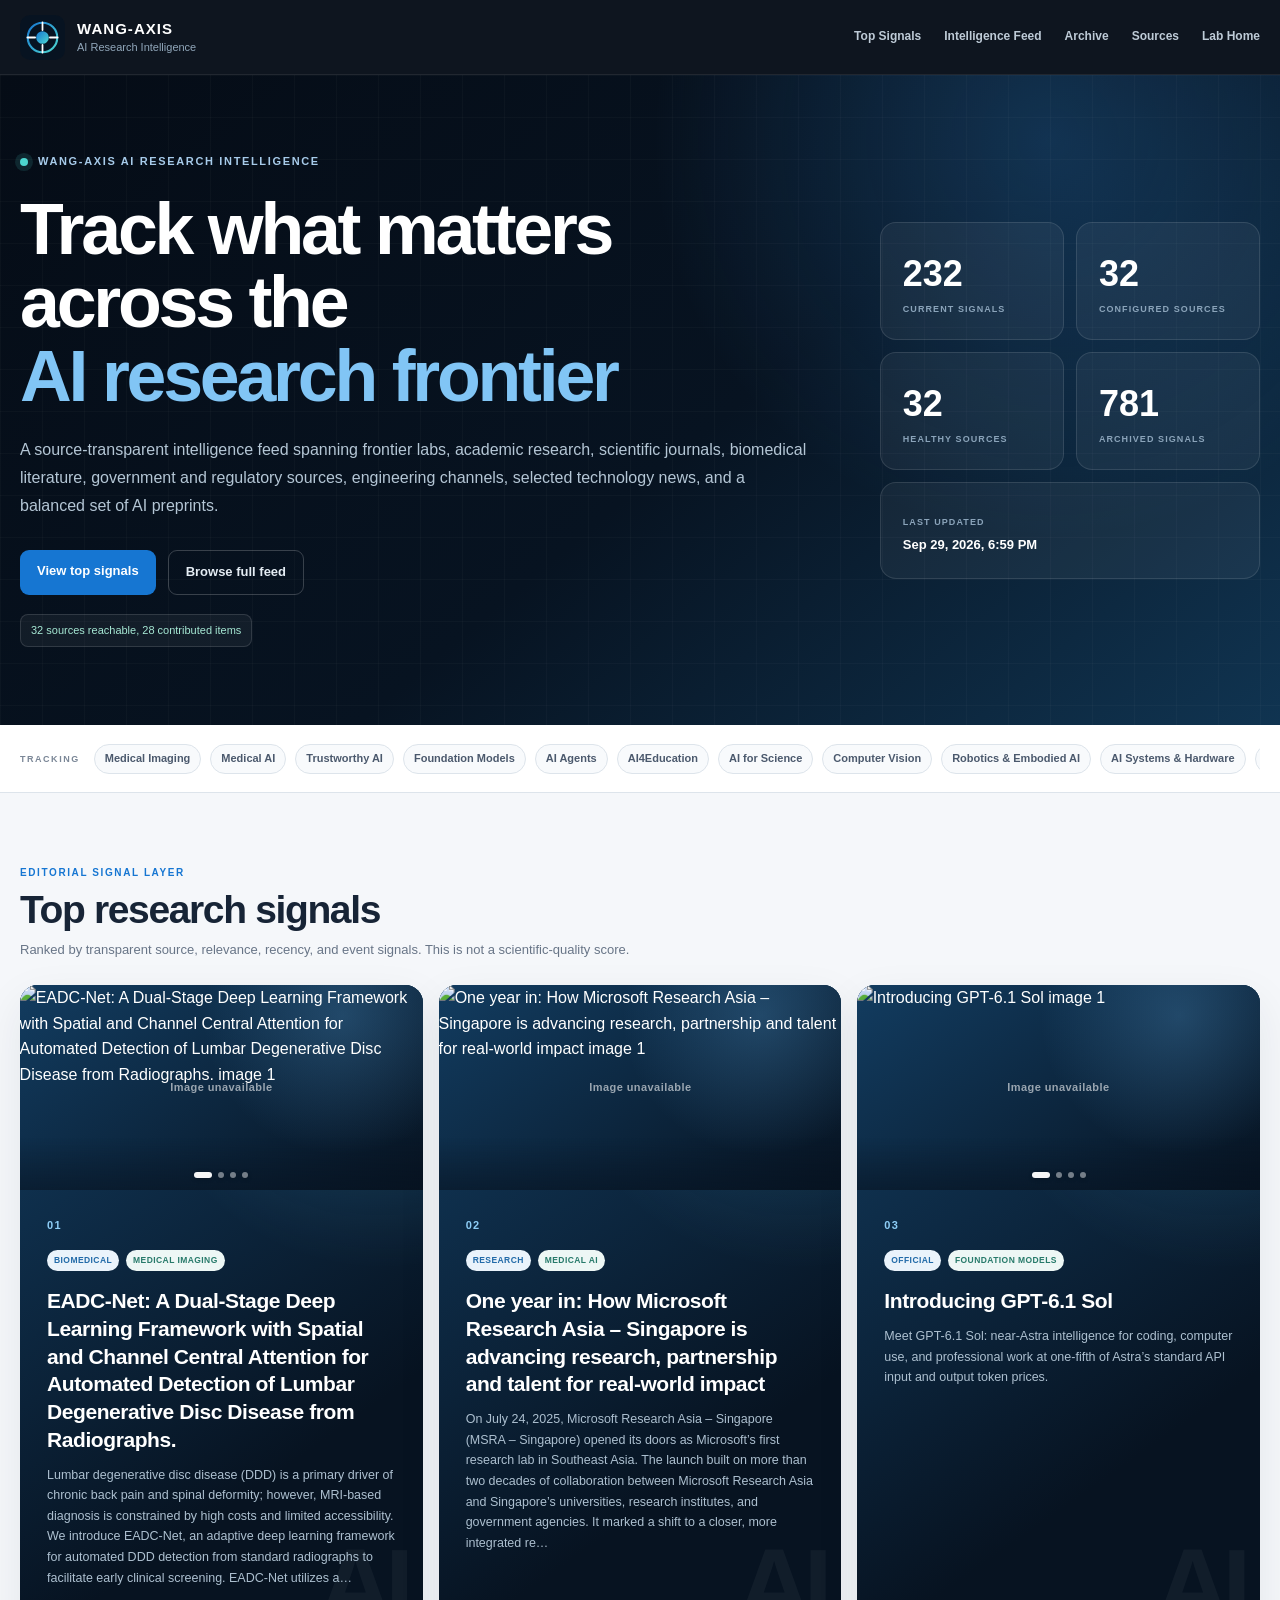
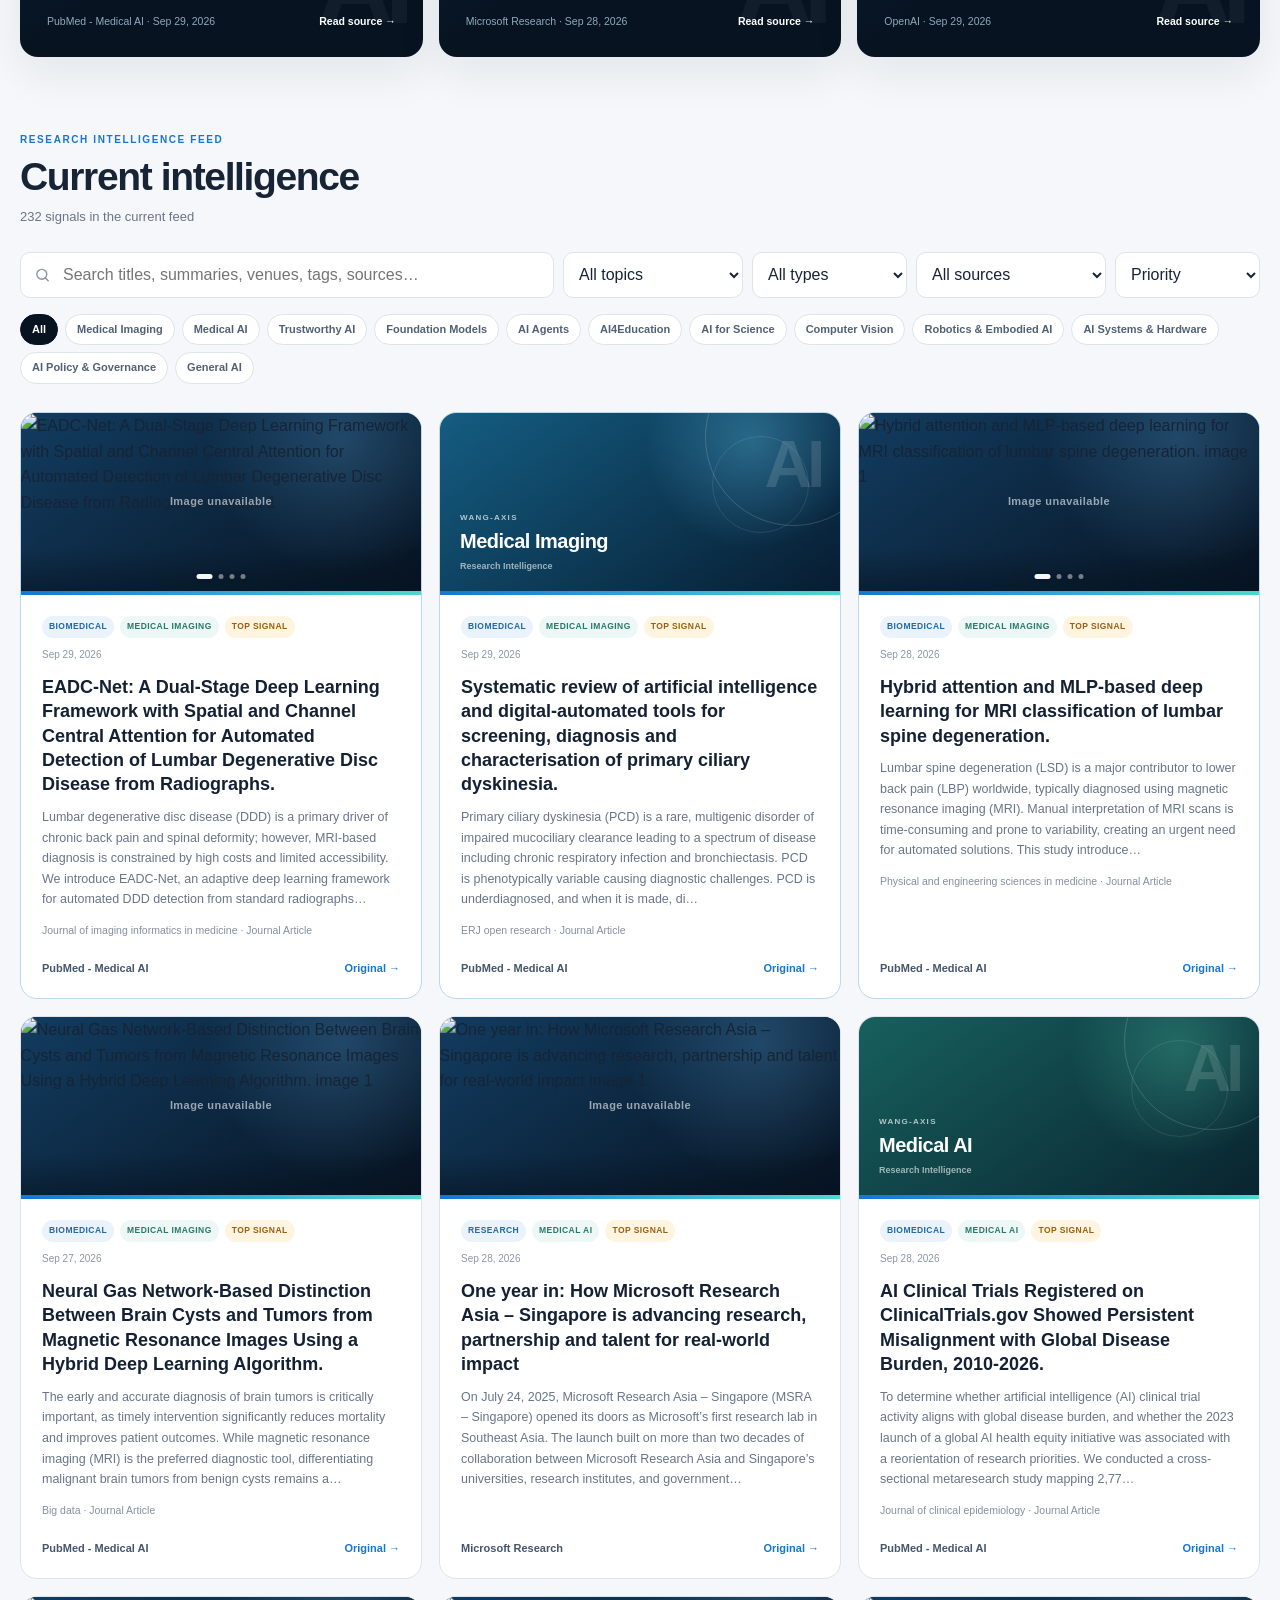
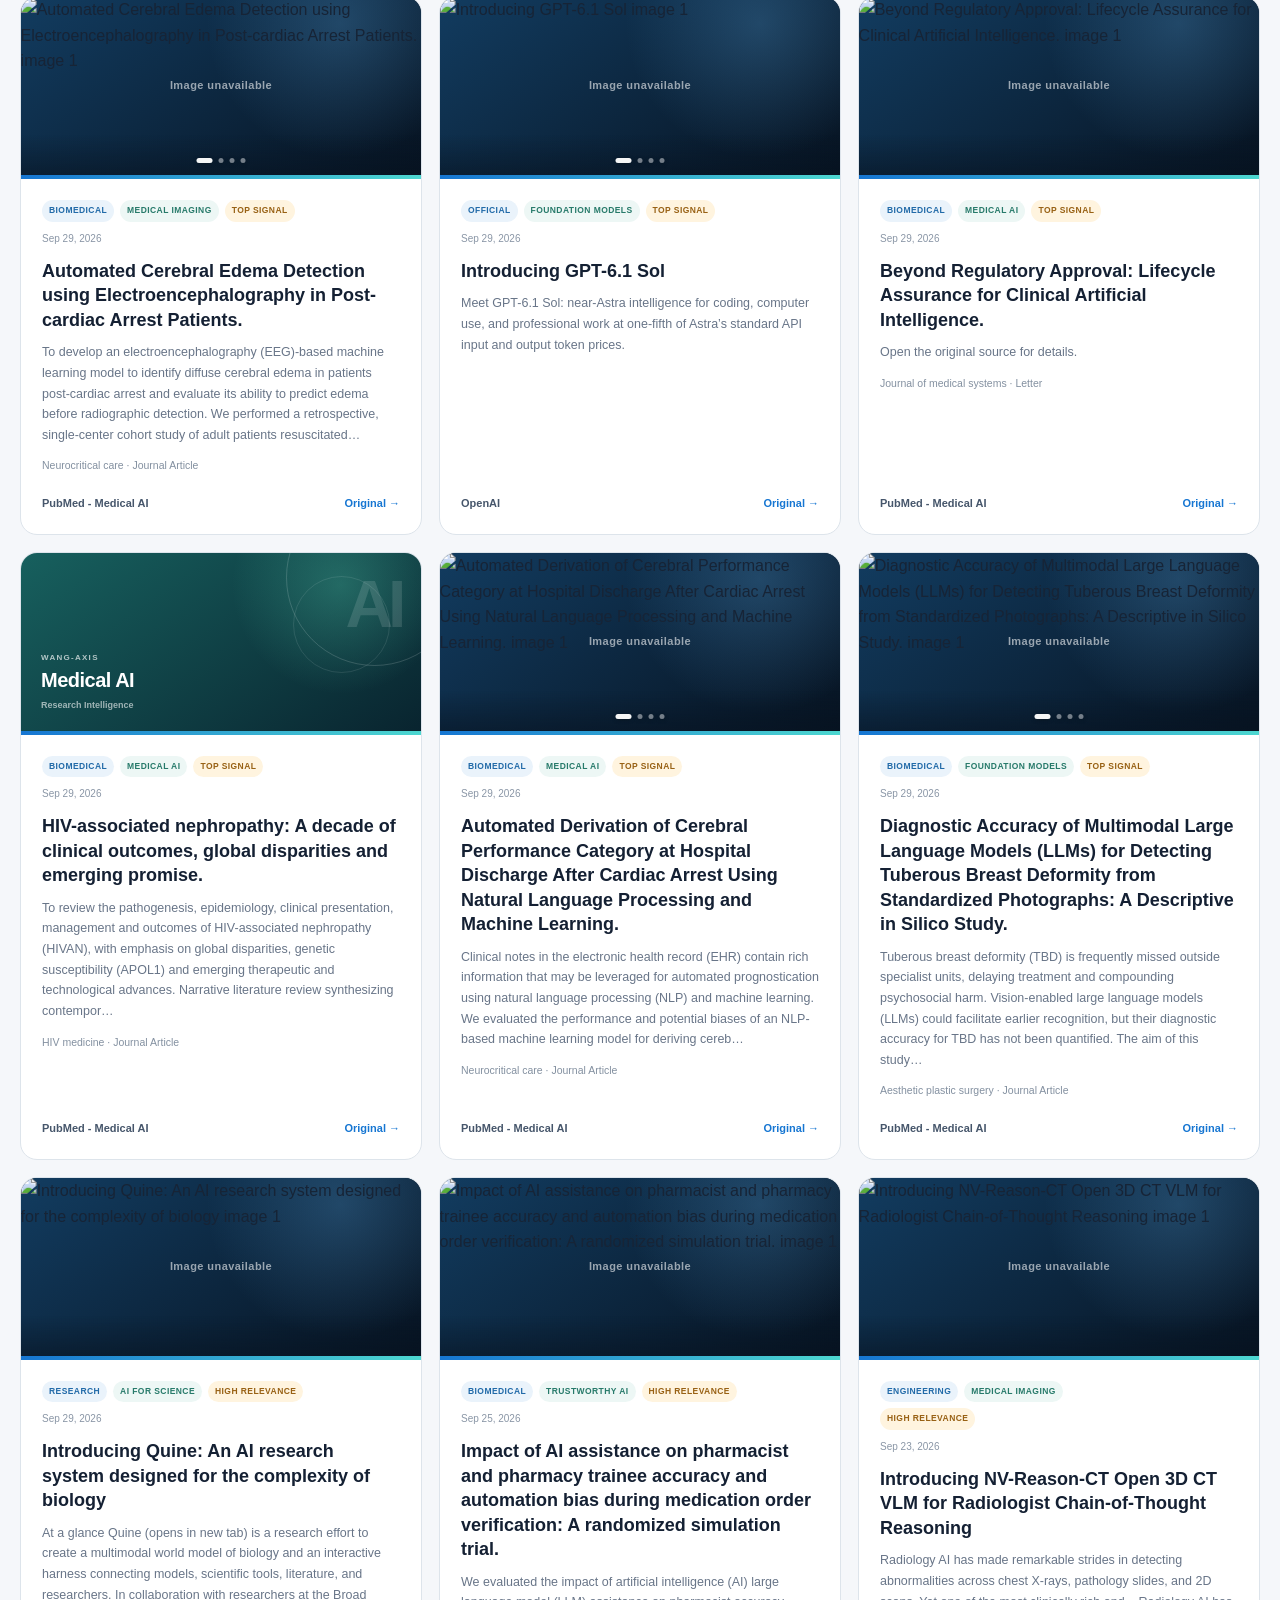
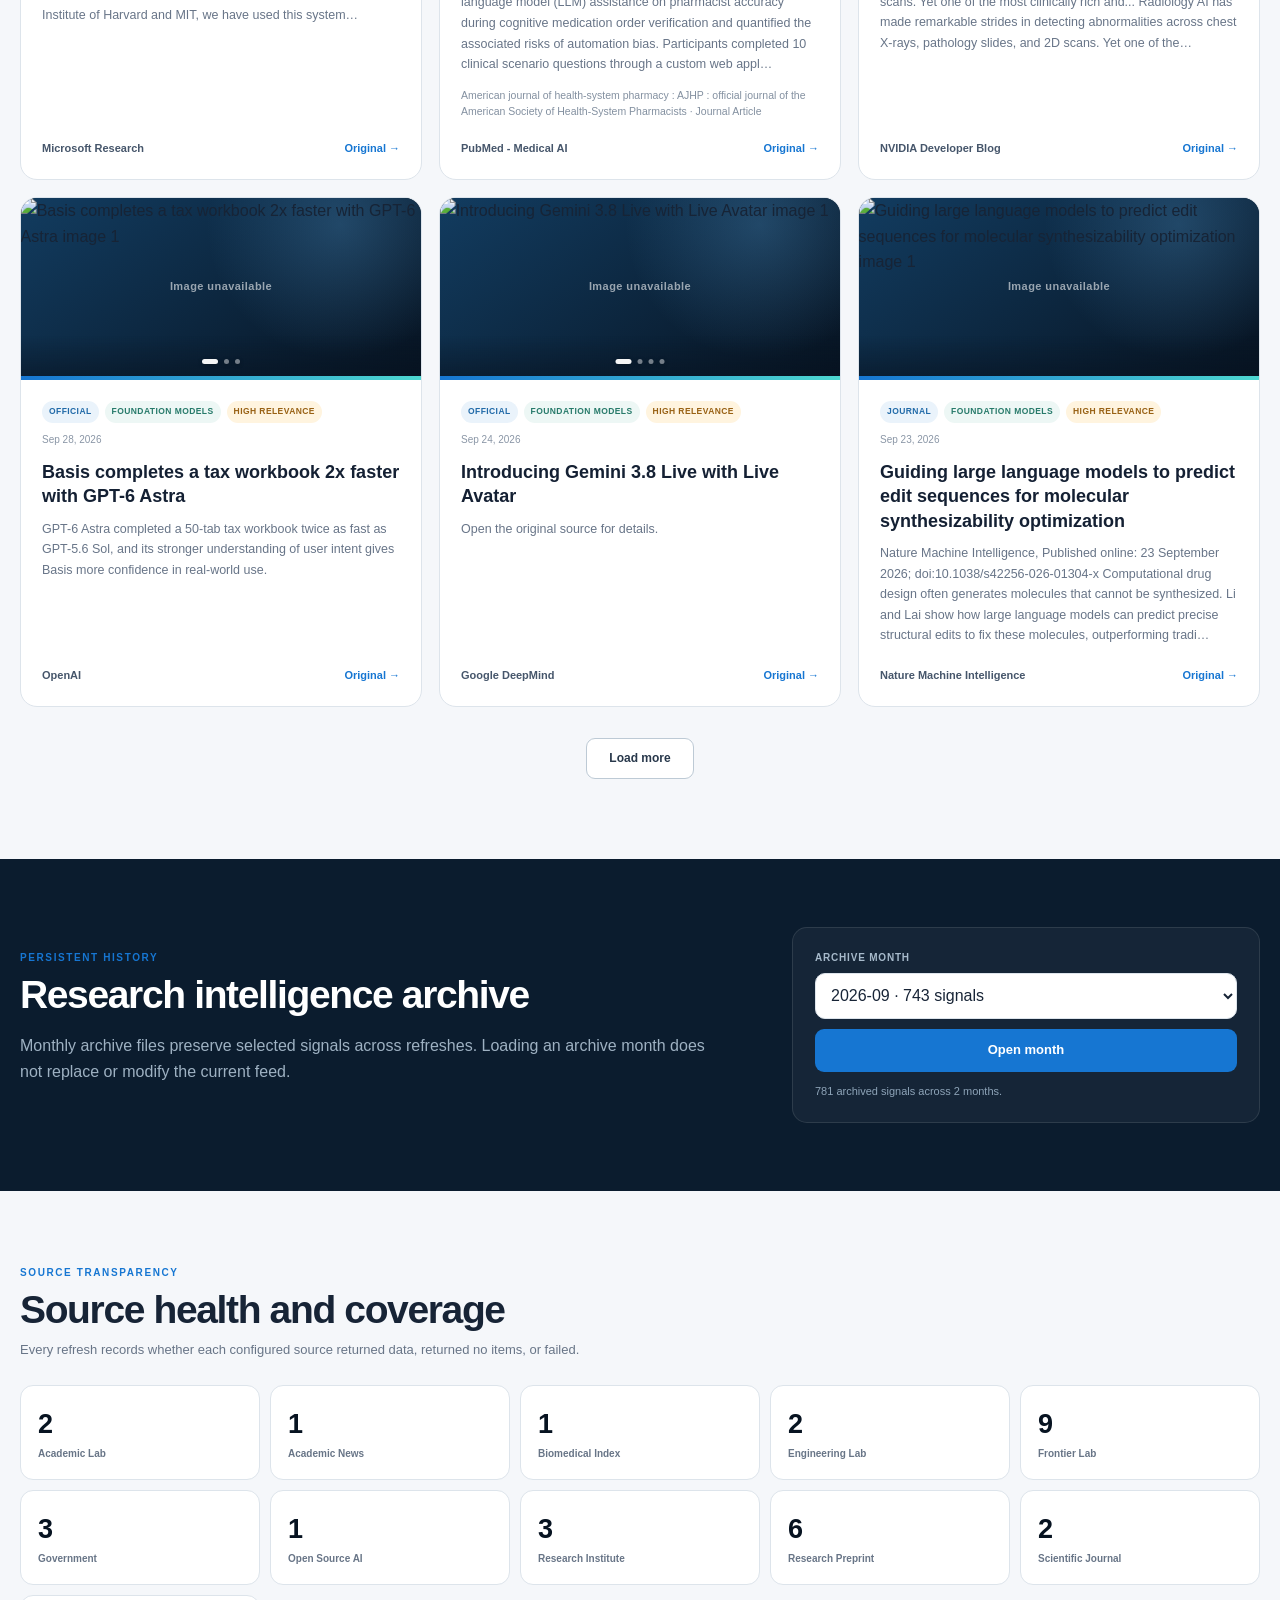
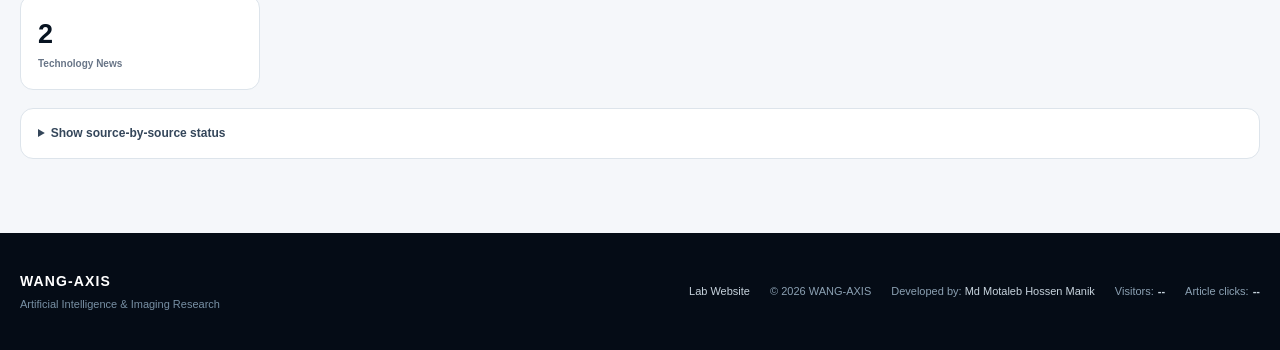
==== commit fafeb71a: "chore: publish public website bundle" ====
--- a/index.html
+++ b/index.html
@@ -79,7 +79,7 @@
                 <div class="stat-label">Archived signals</div>
             </div>
             <div class="stat-card wide">
-                <div class="stat-label">Last refreshed</div>
+                <div class="stat-label">Last Updated</div>
                 <div id="last-updated" class="stat-date">Loading…</div>
             </div>
         </div>
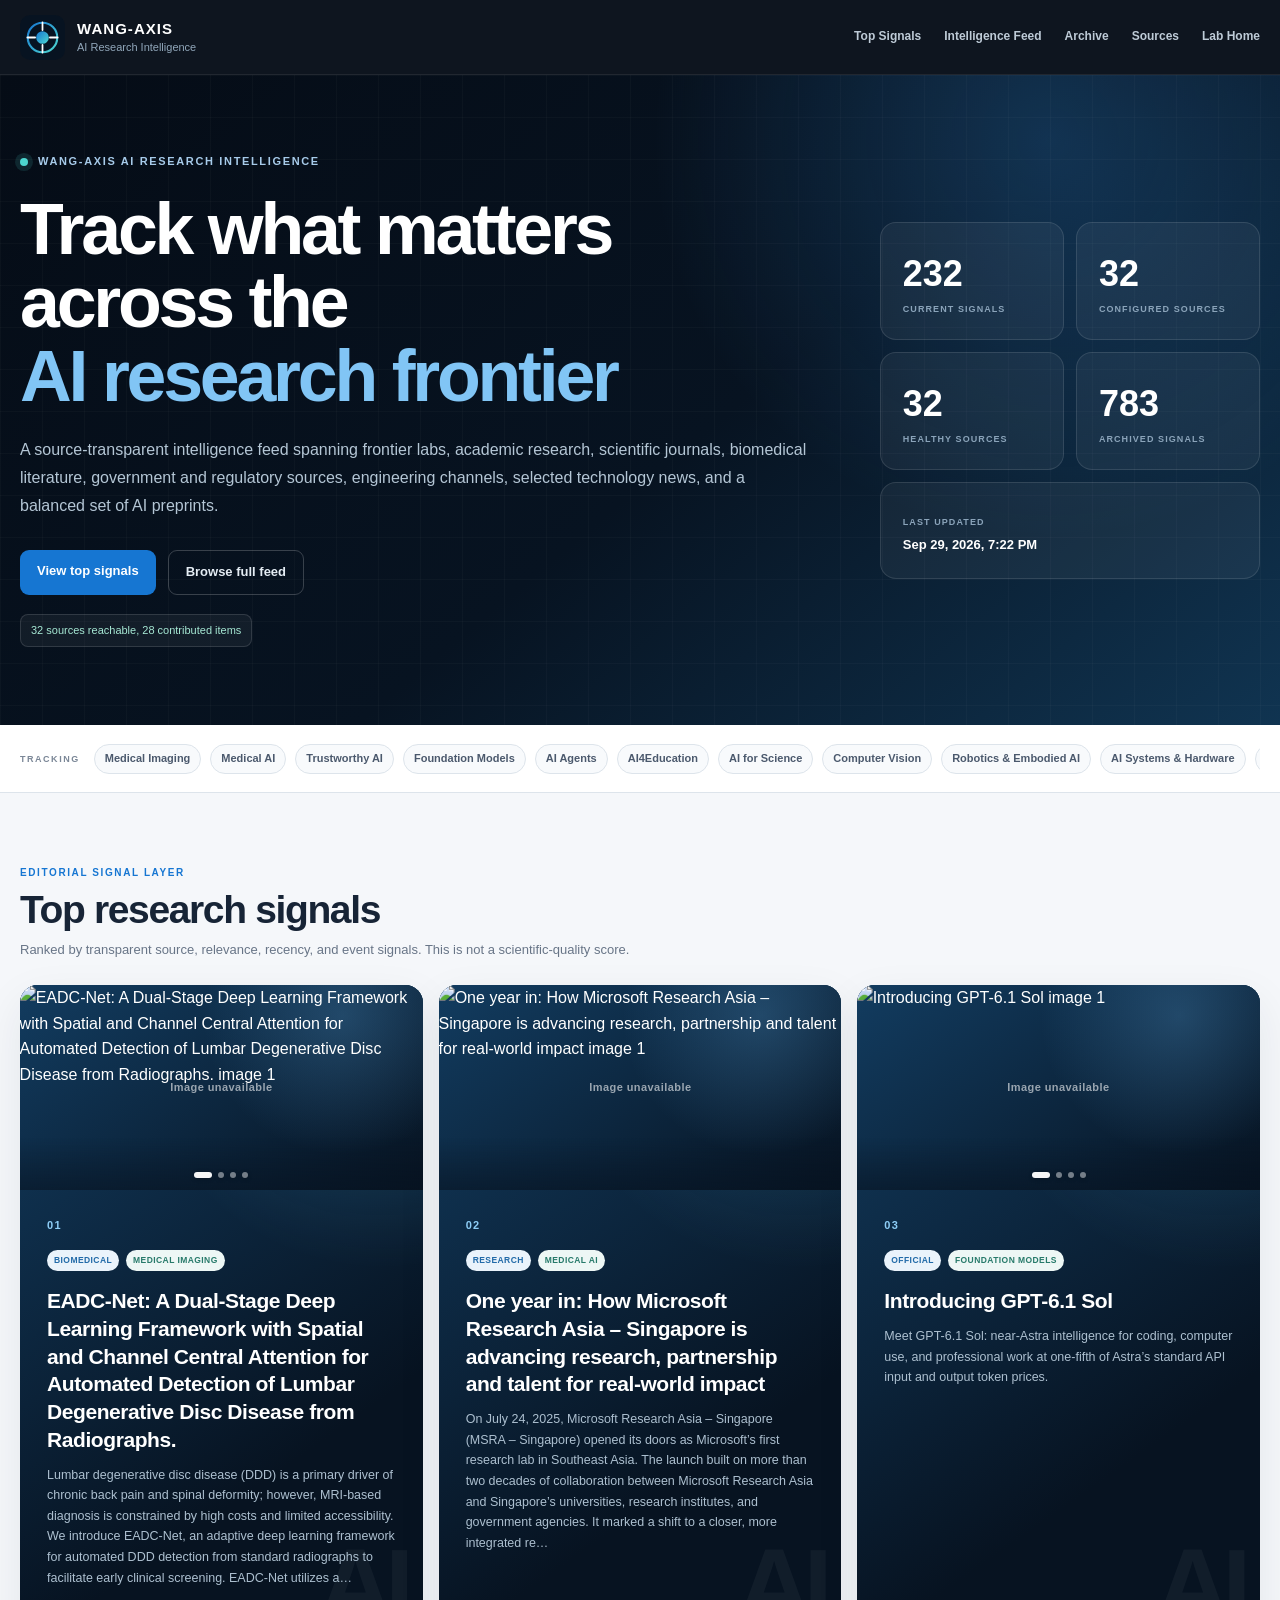
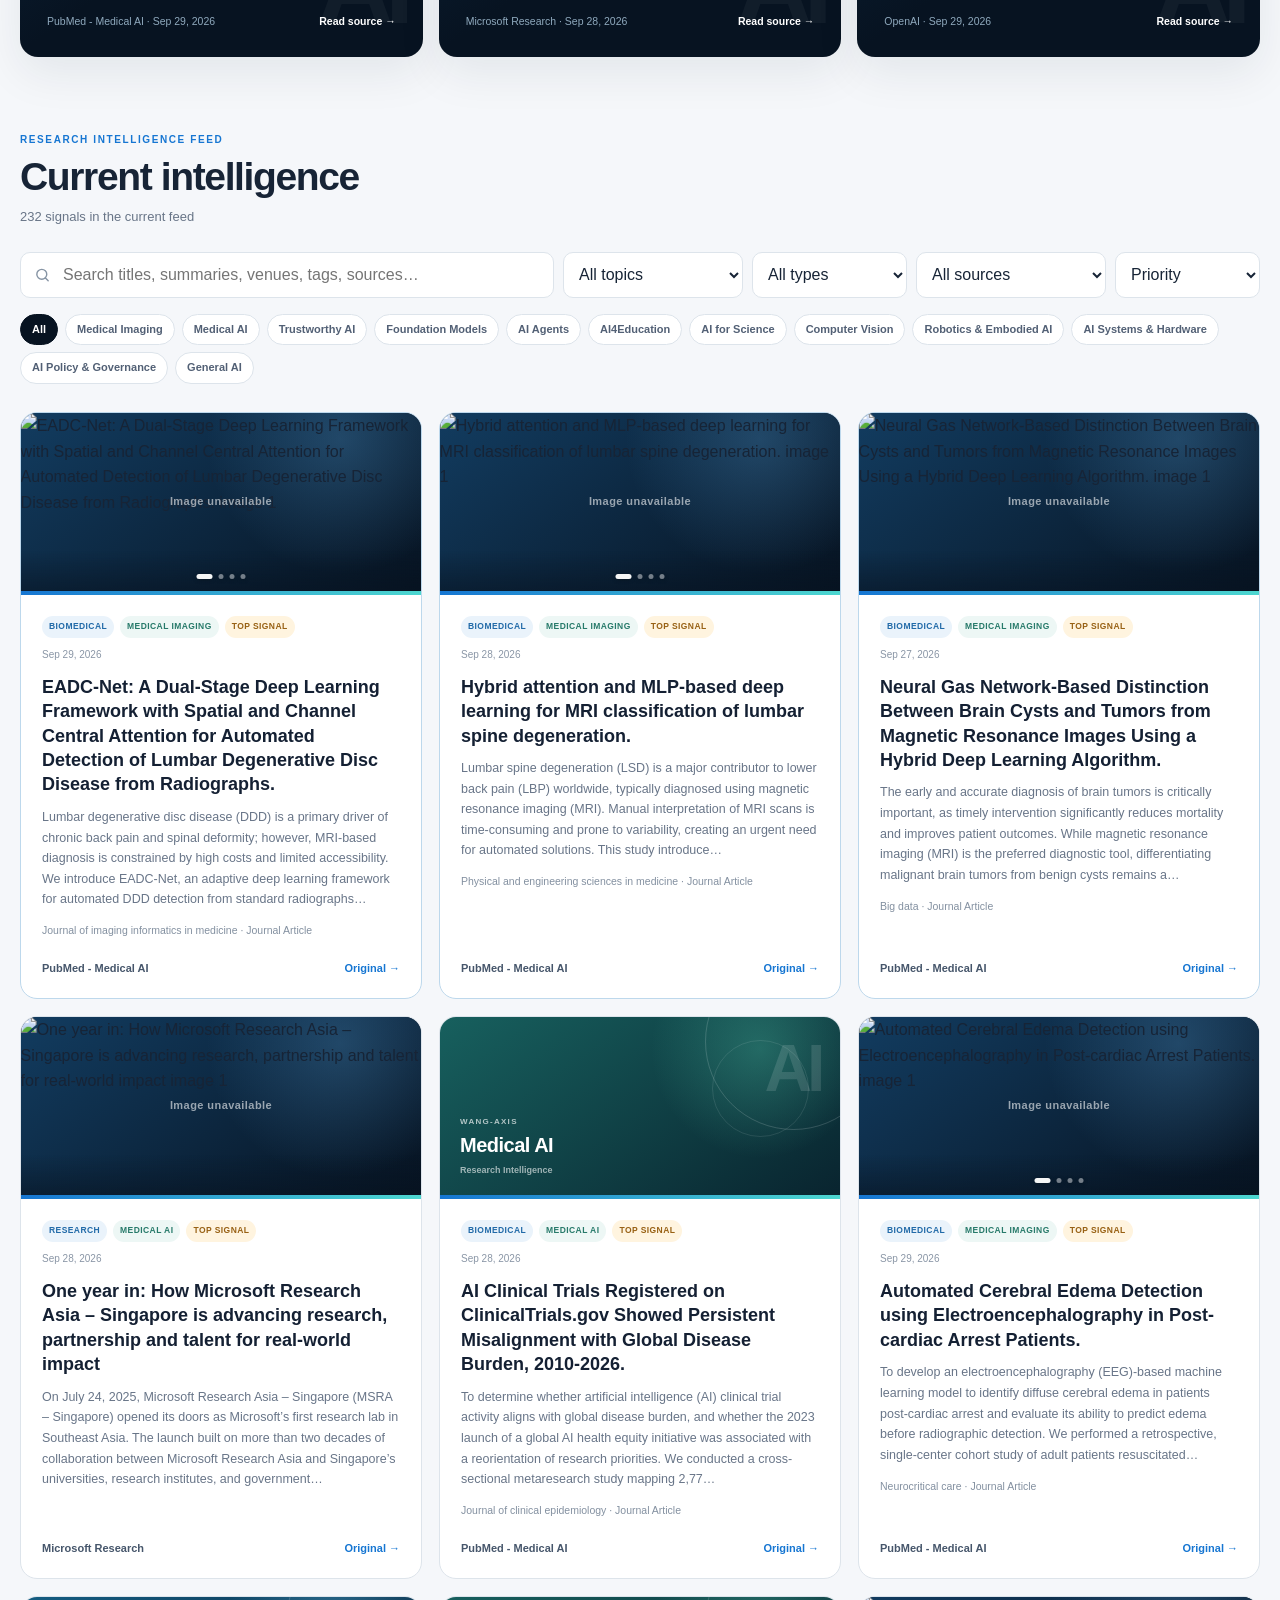
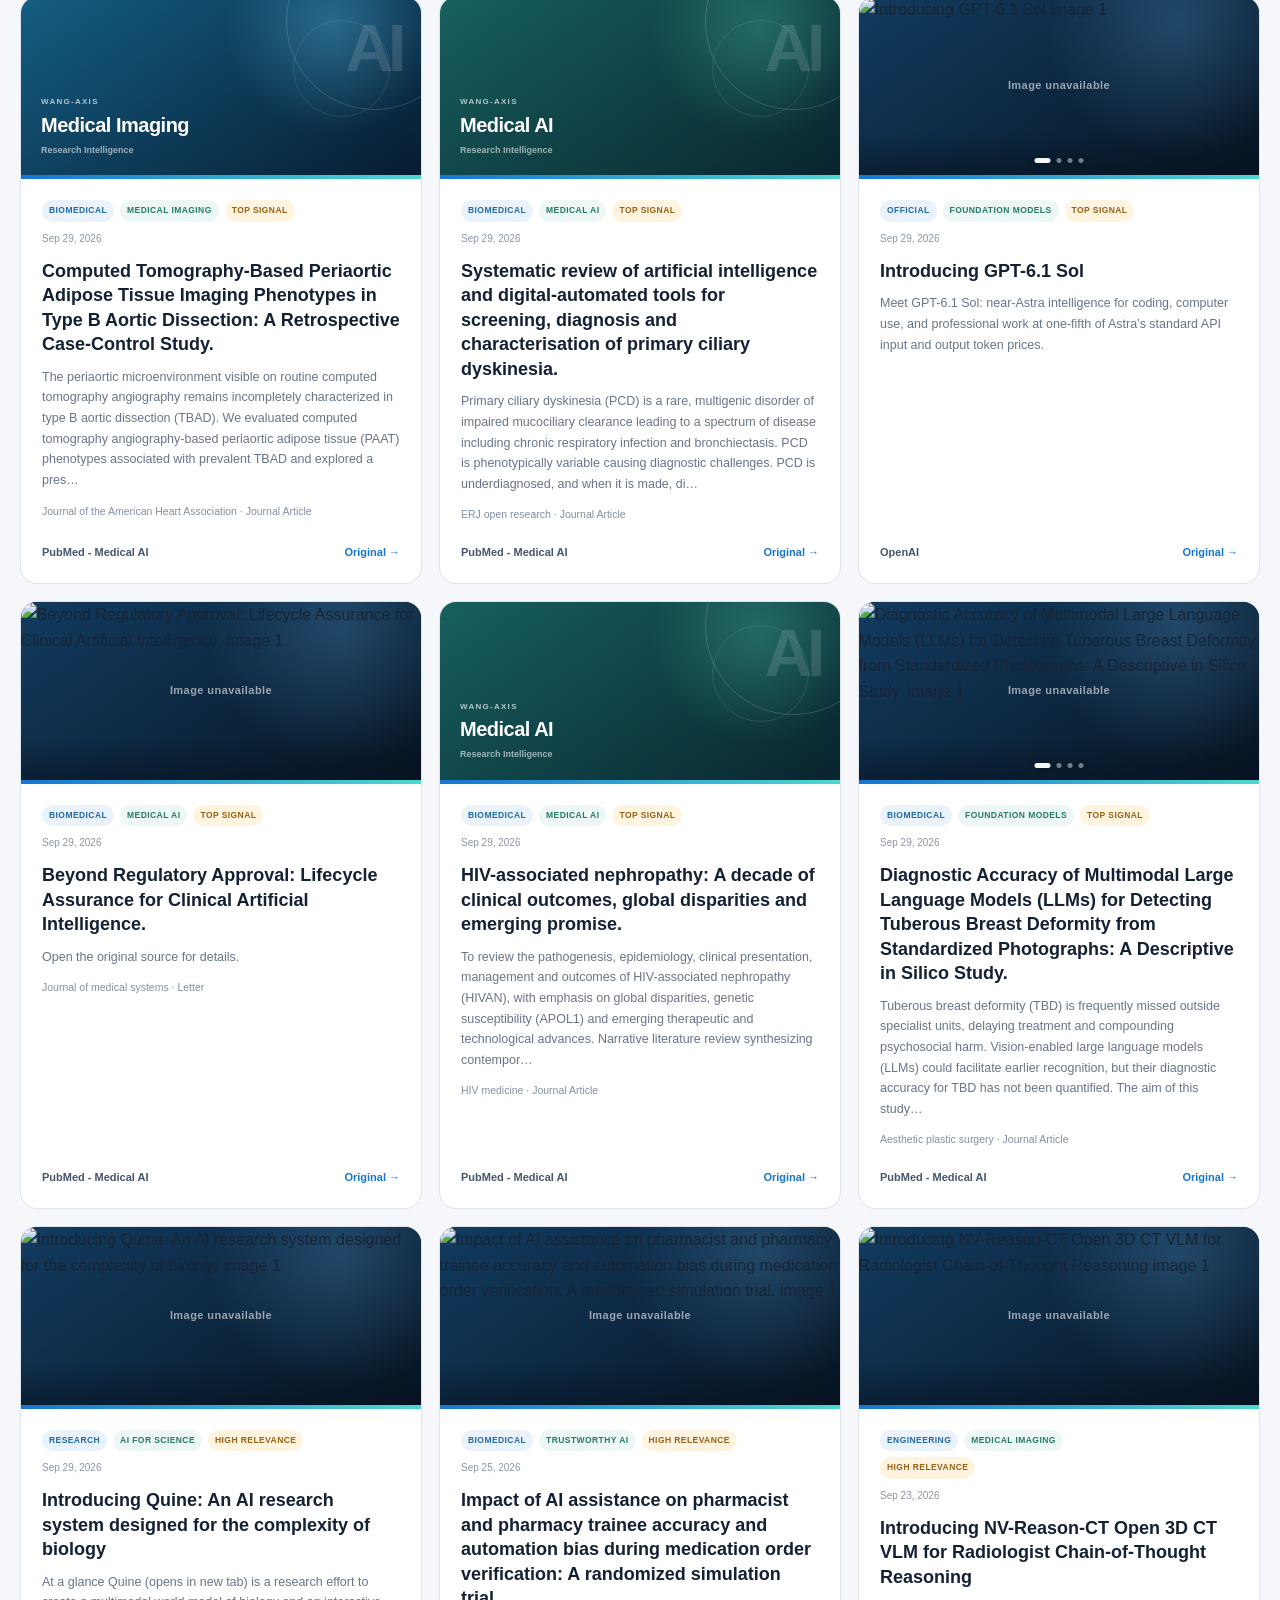
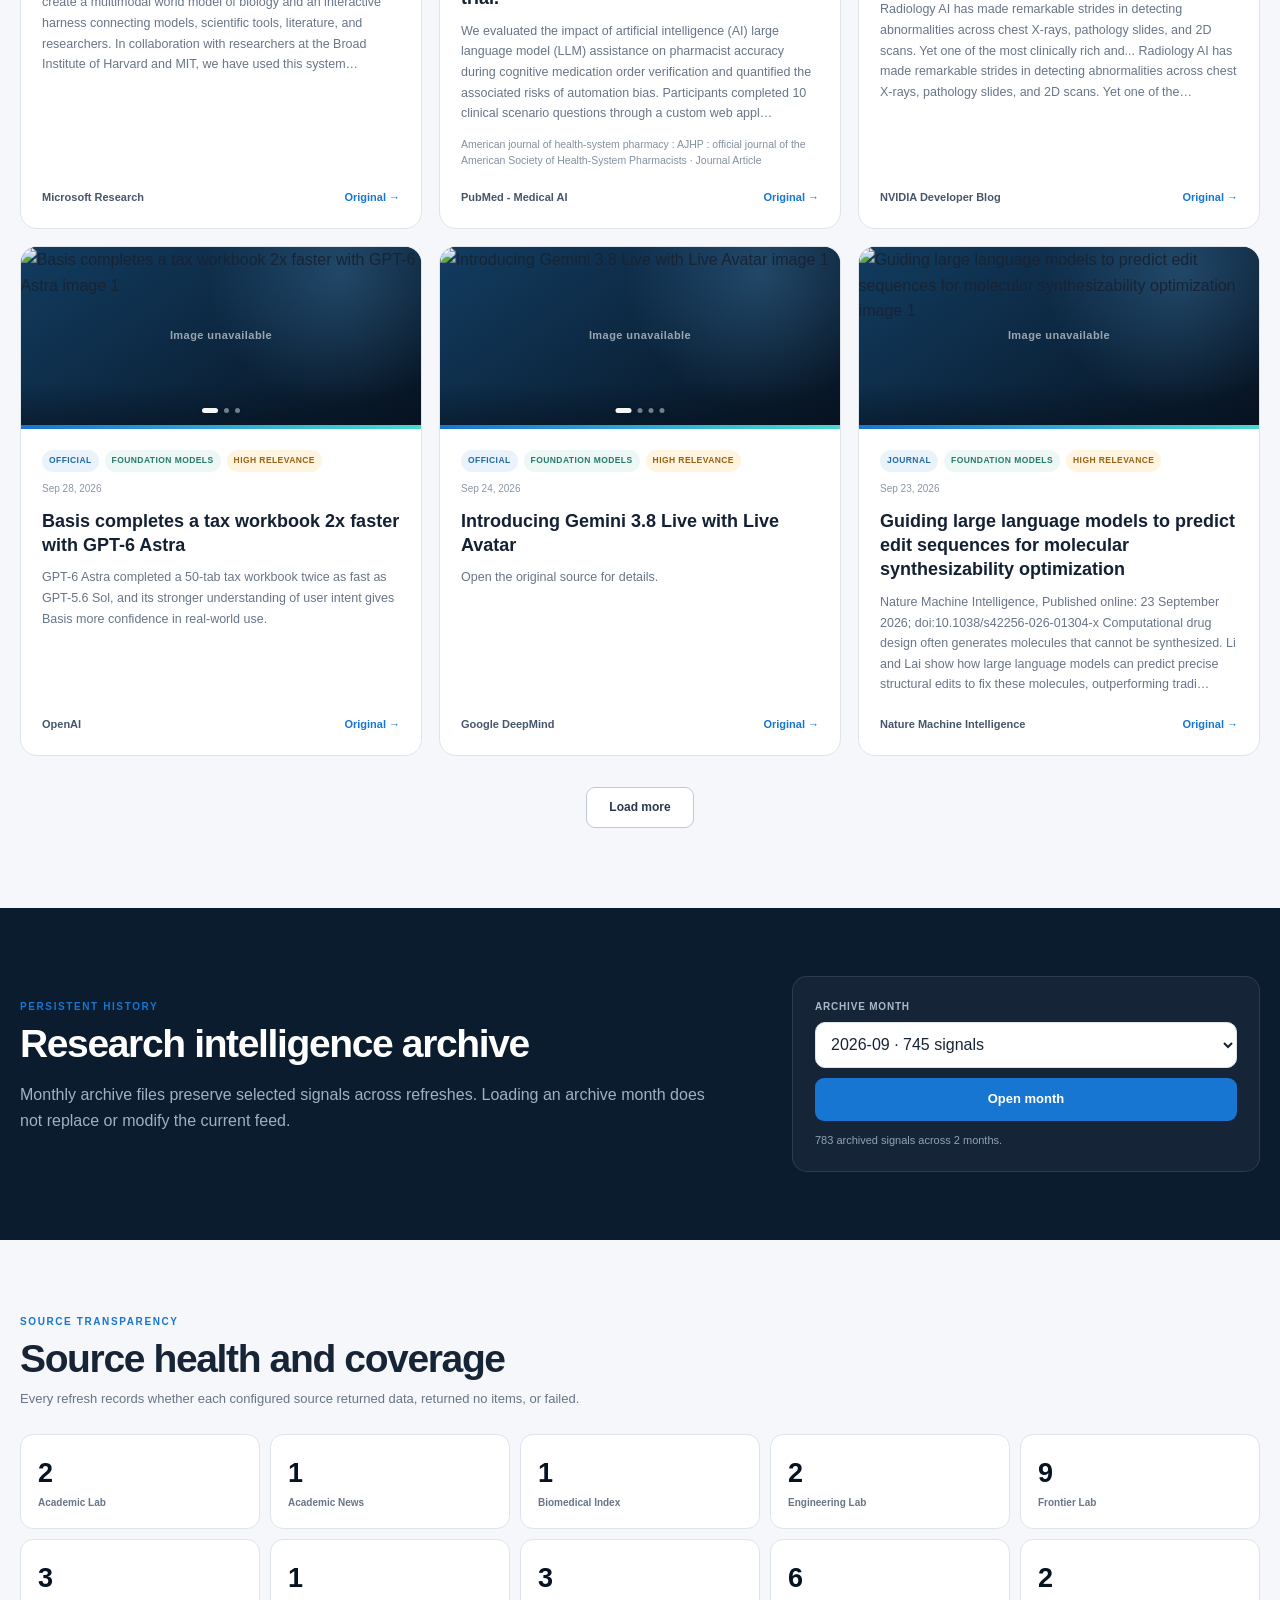
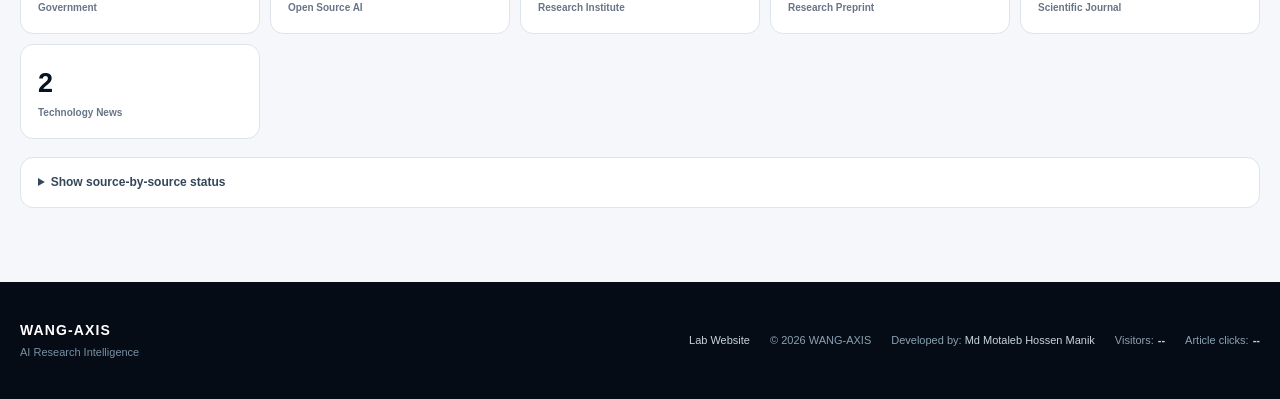
==== commit 43925dc1: "chore: publish public website bundle" ====
--- a/index.html
+++ b/index.html
@@ -185,7 +185,7 @@
 
 <footer class="footer">
     <div class="footer-inner">
-        <div><div class="footer-title">WANG-AXIS</div><div class="footer-subtitle">Artificial Intelligence & Imaging Research</div></div>
+        <div><div class="footer-title">WANG-AXIS</div><div class="footer-subtitle">AI Research Intelligence</div></div>
         <div class="footer-links">
             <a href="https://wang-axis.github.io/" target="_blank" rel="noopener noreferrer">Lab Website</a>
             
